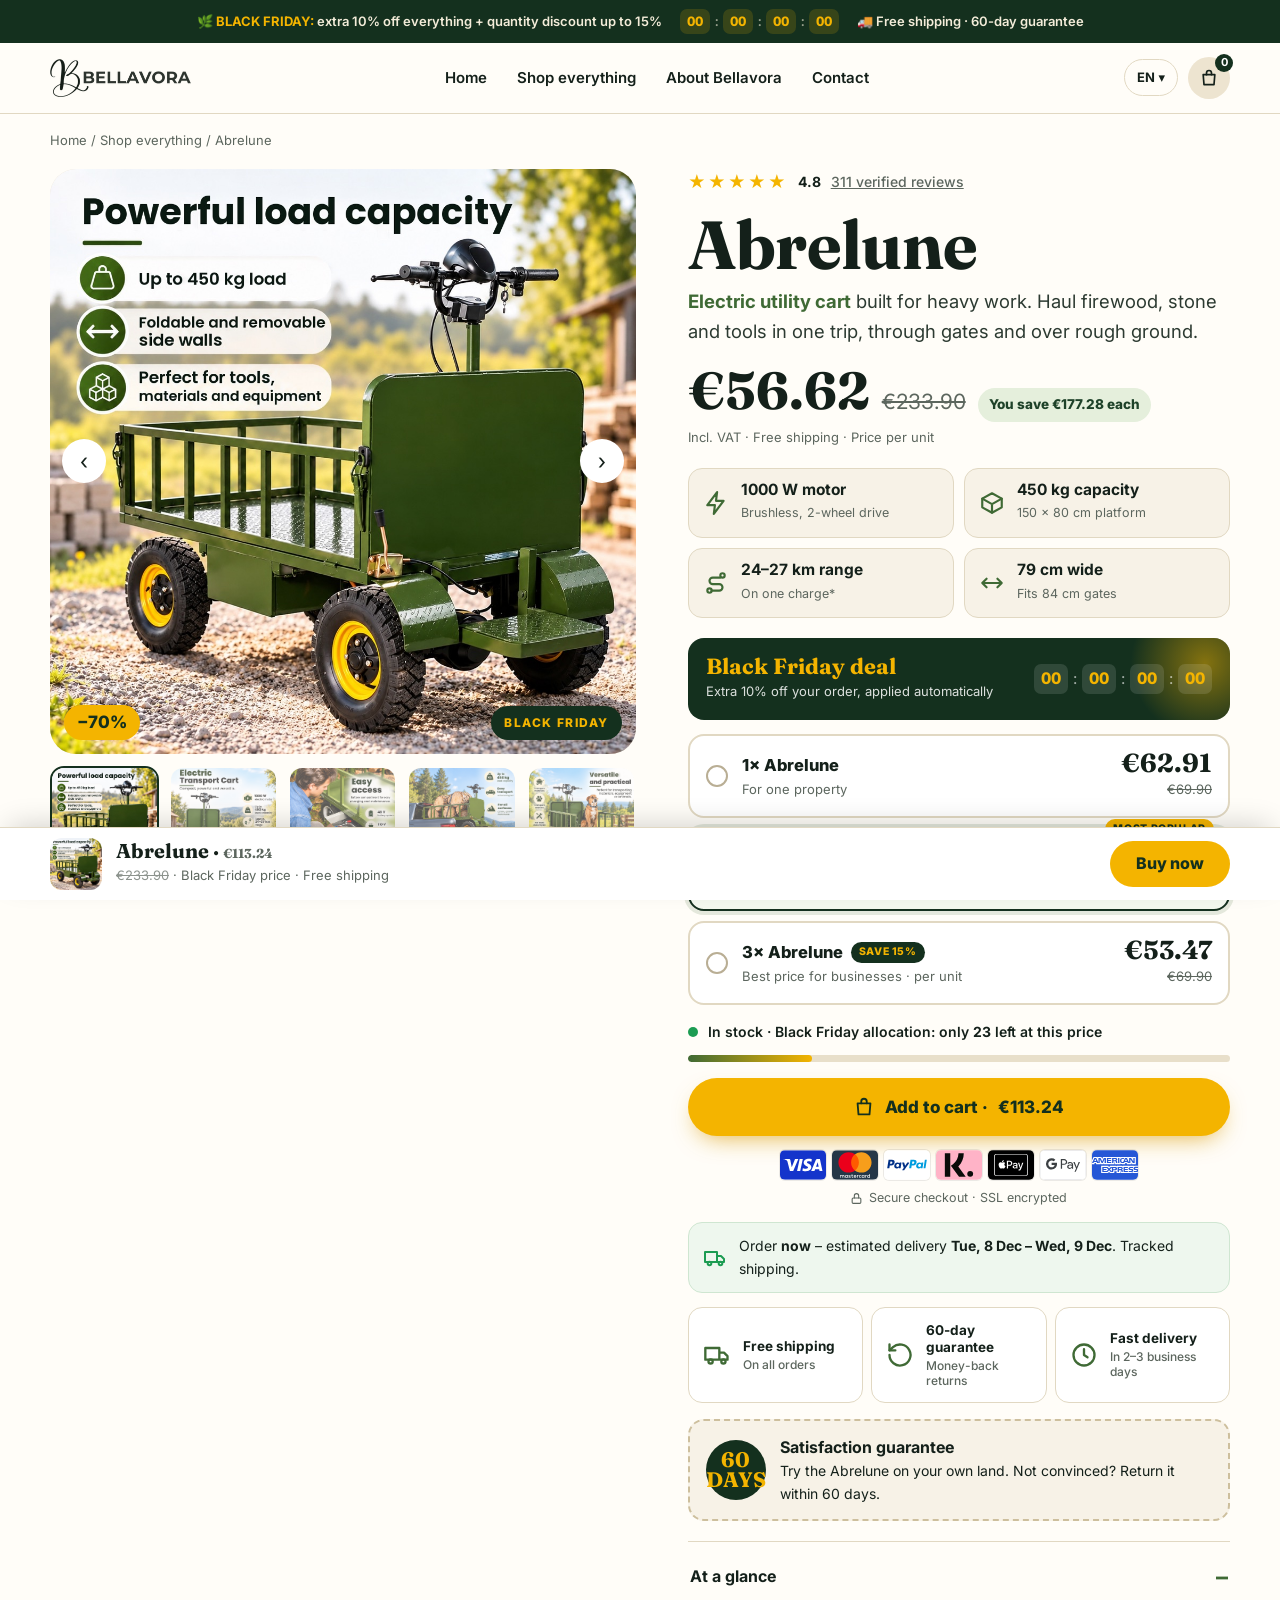
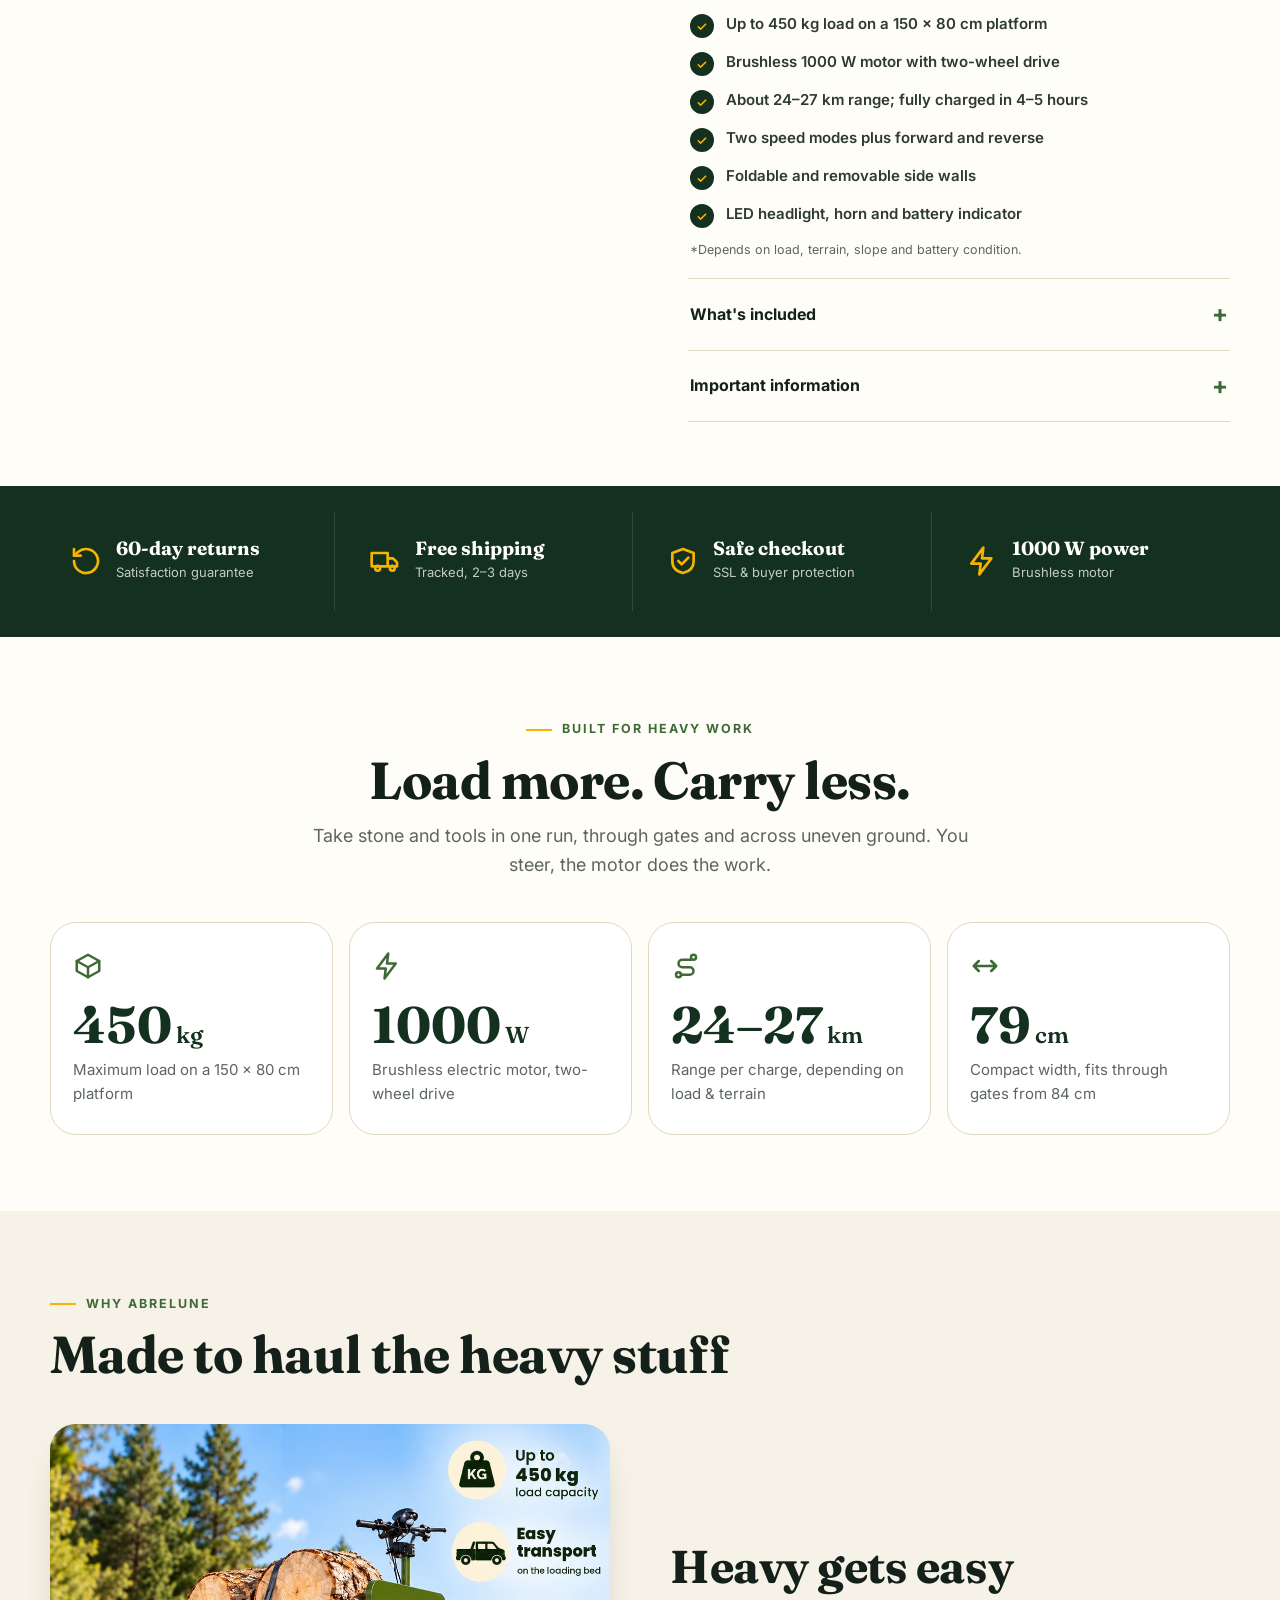
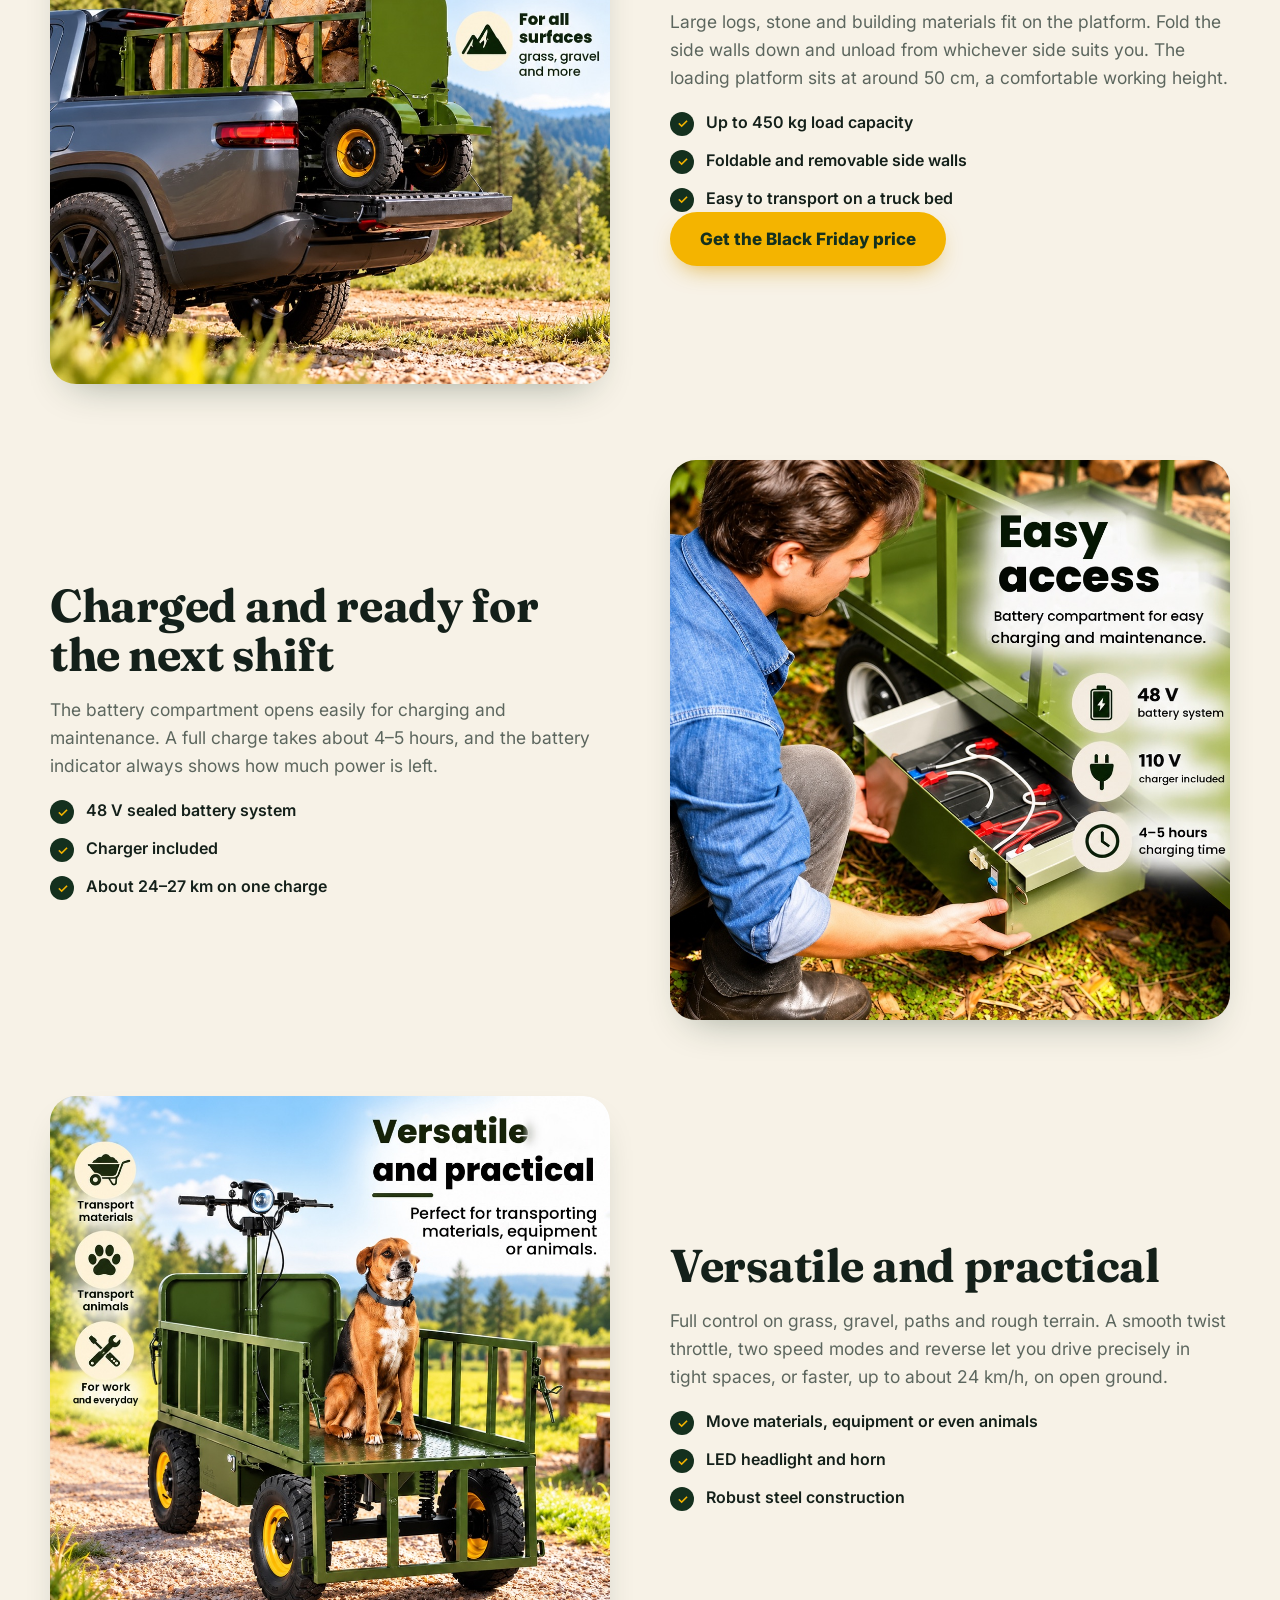
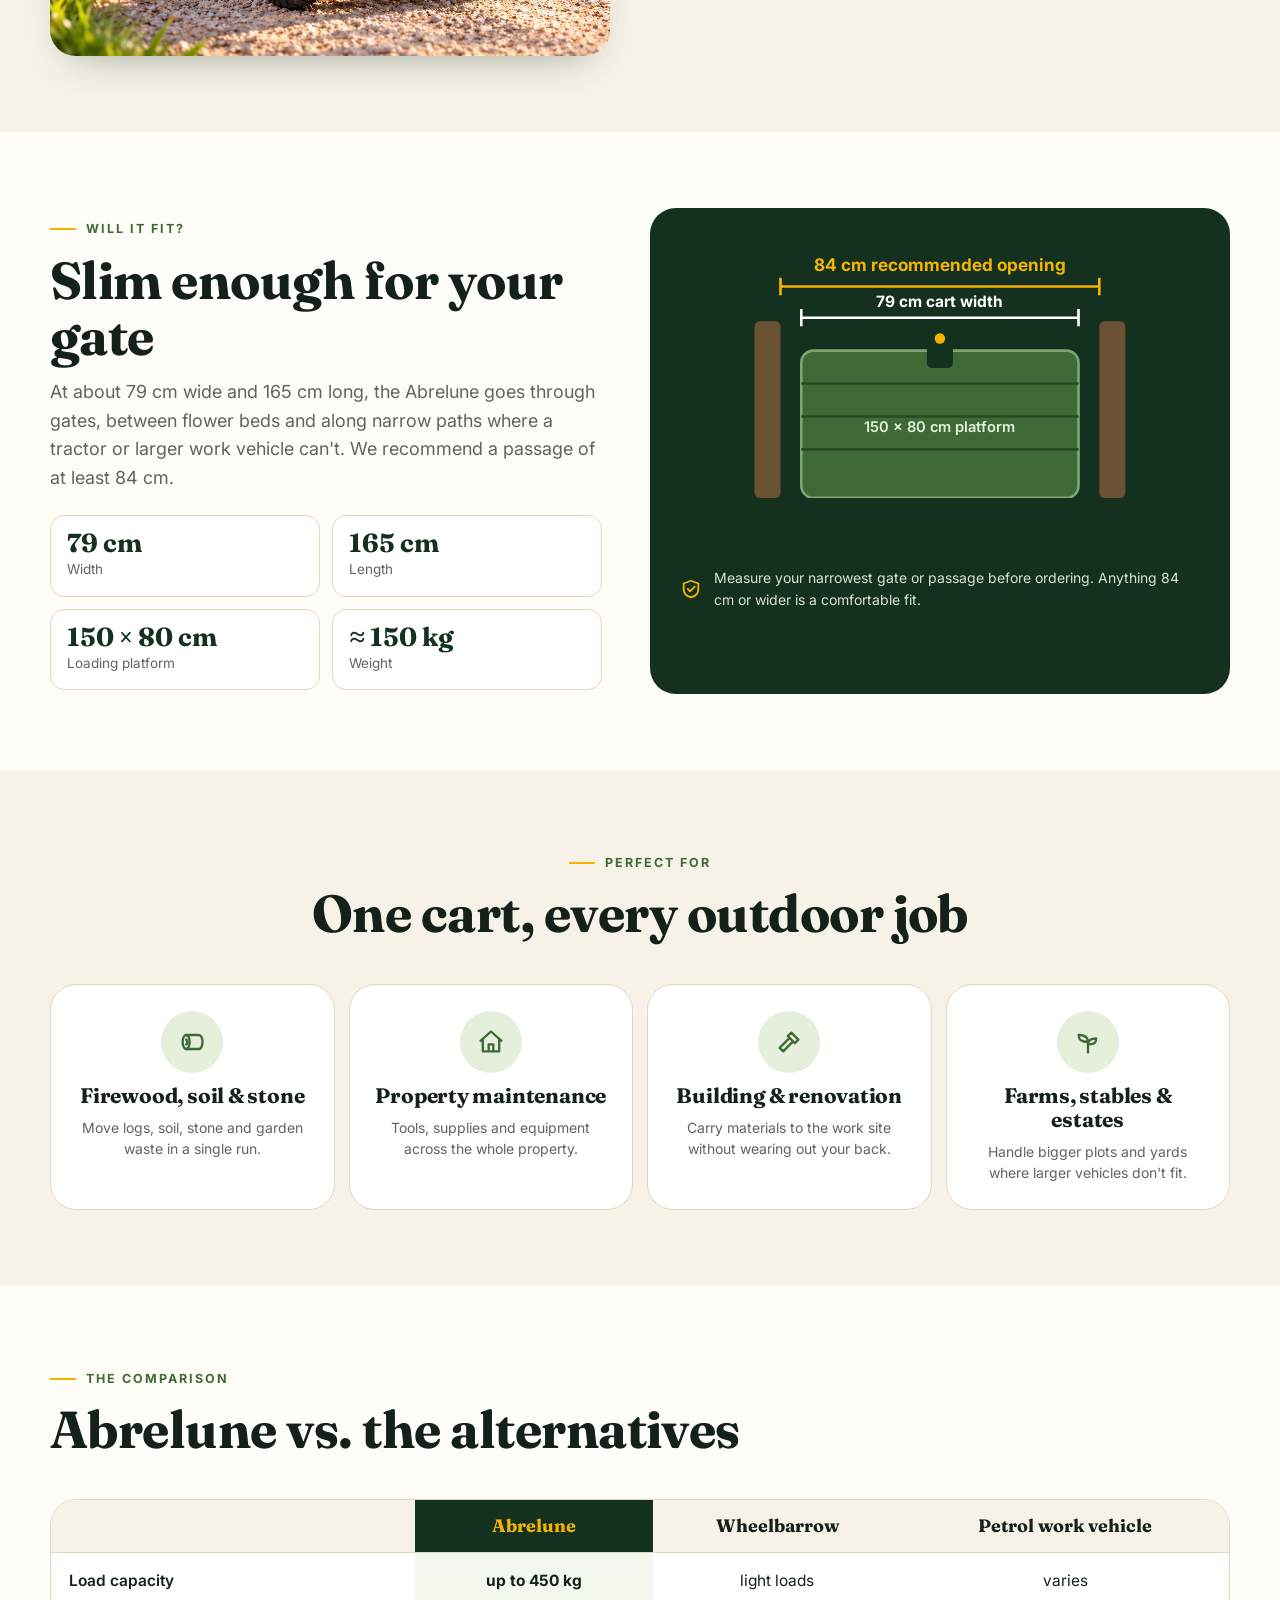
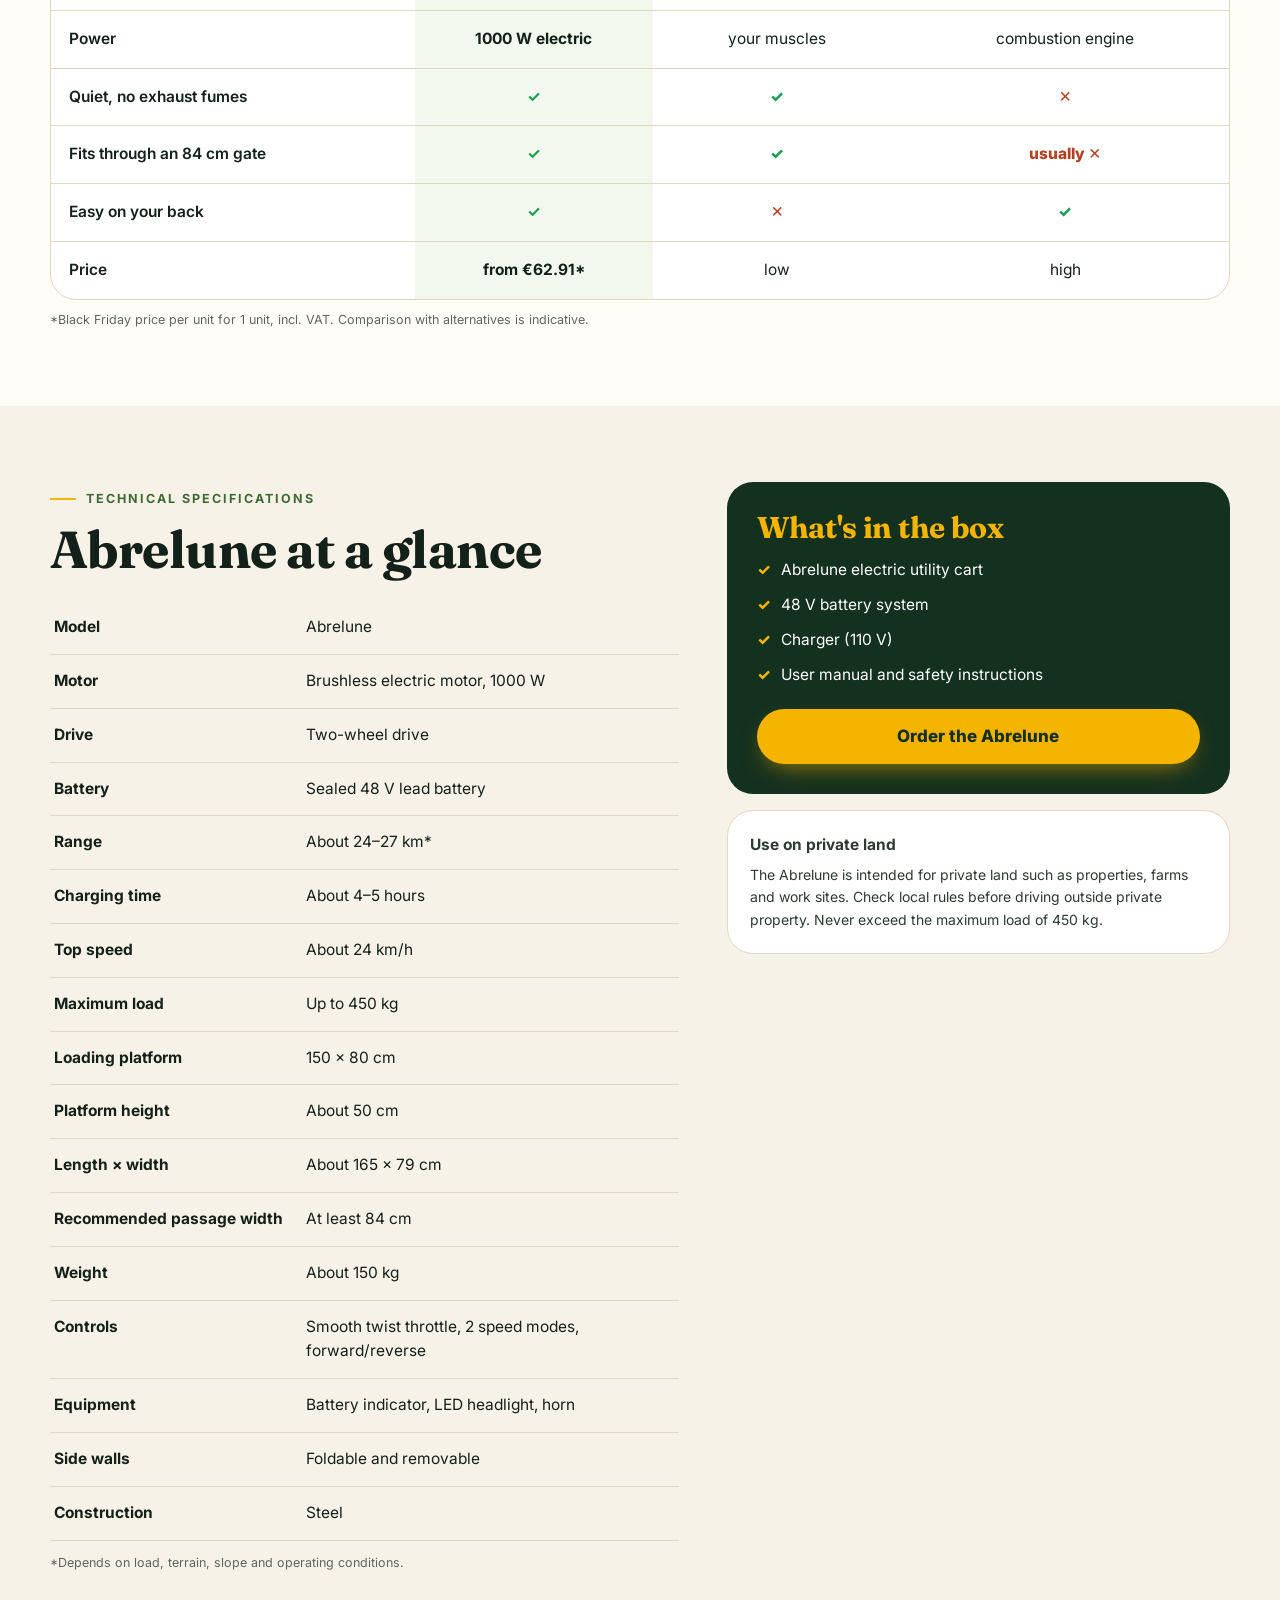
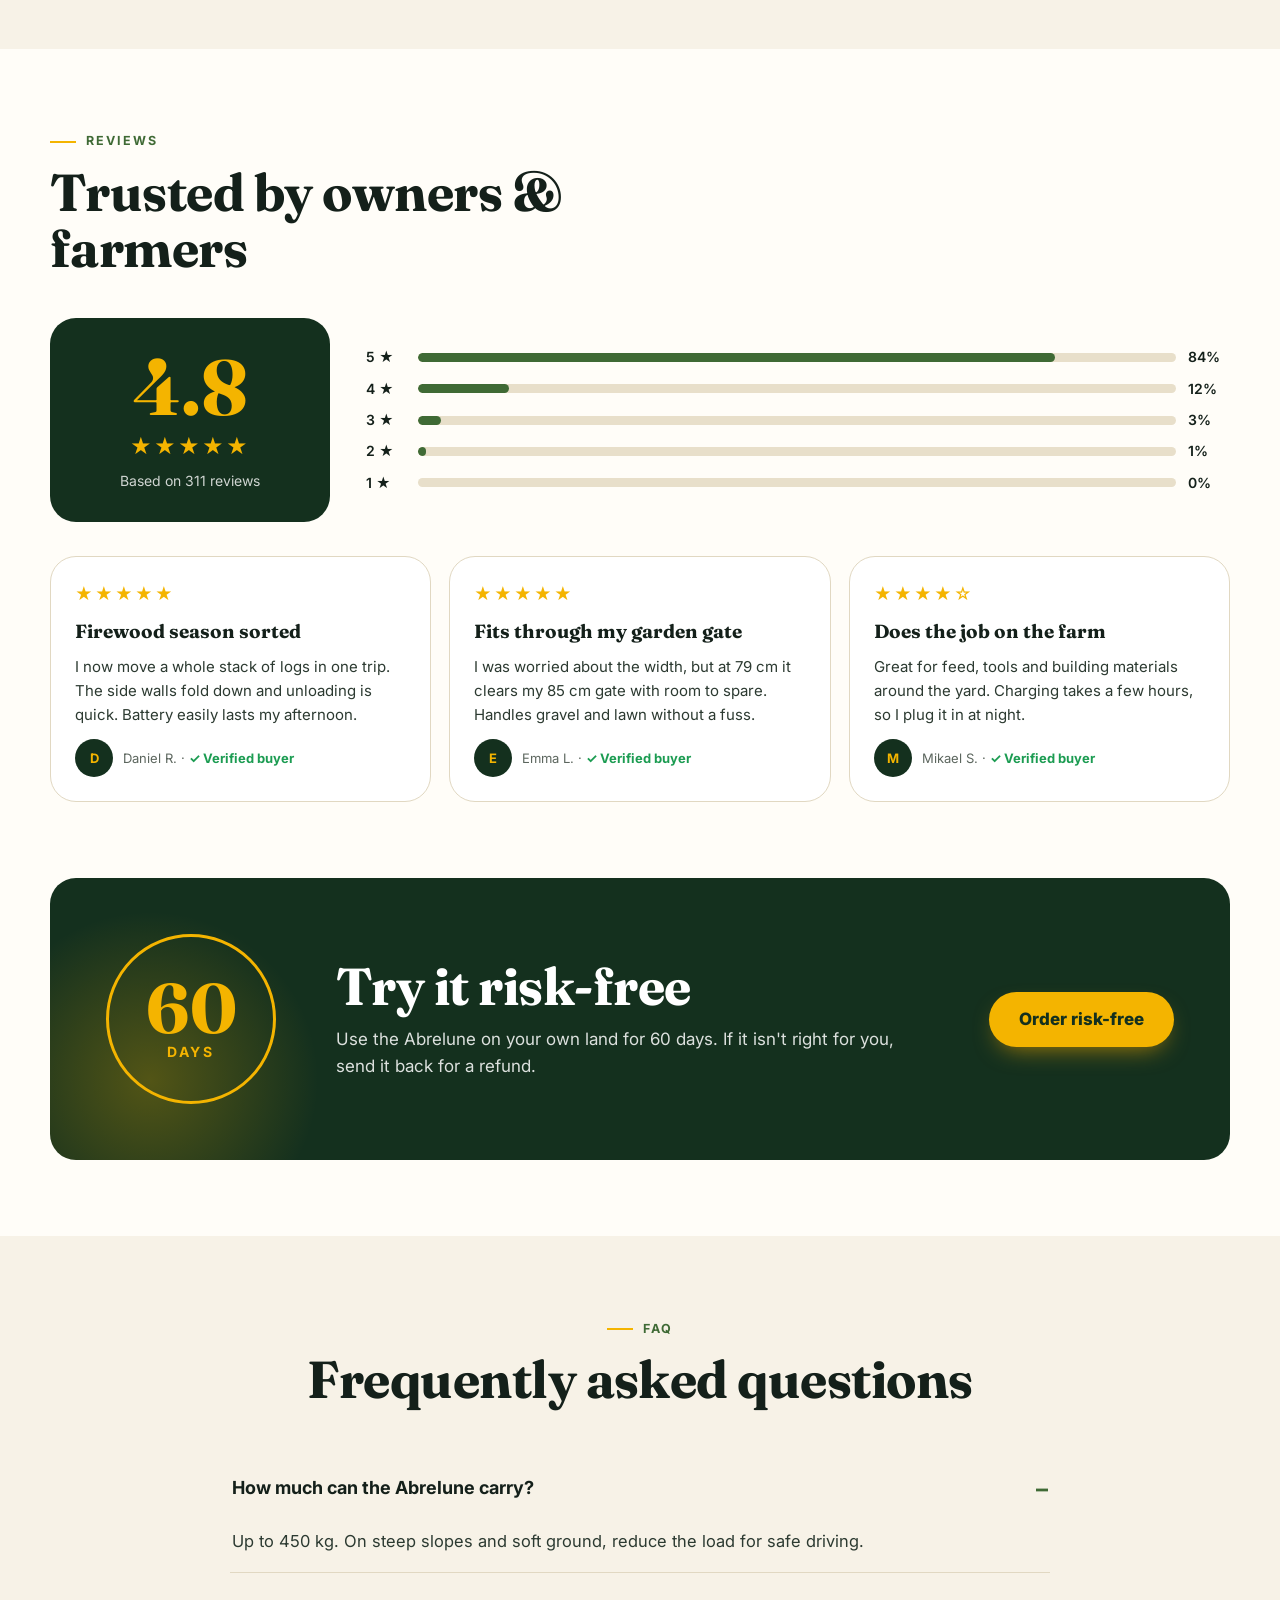
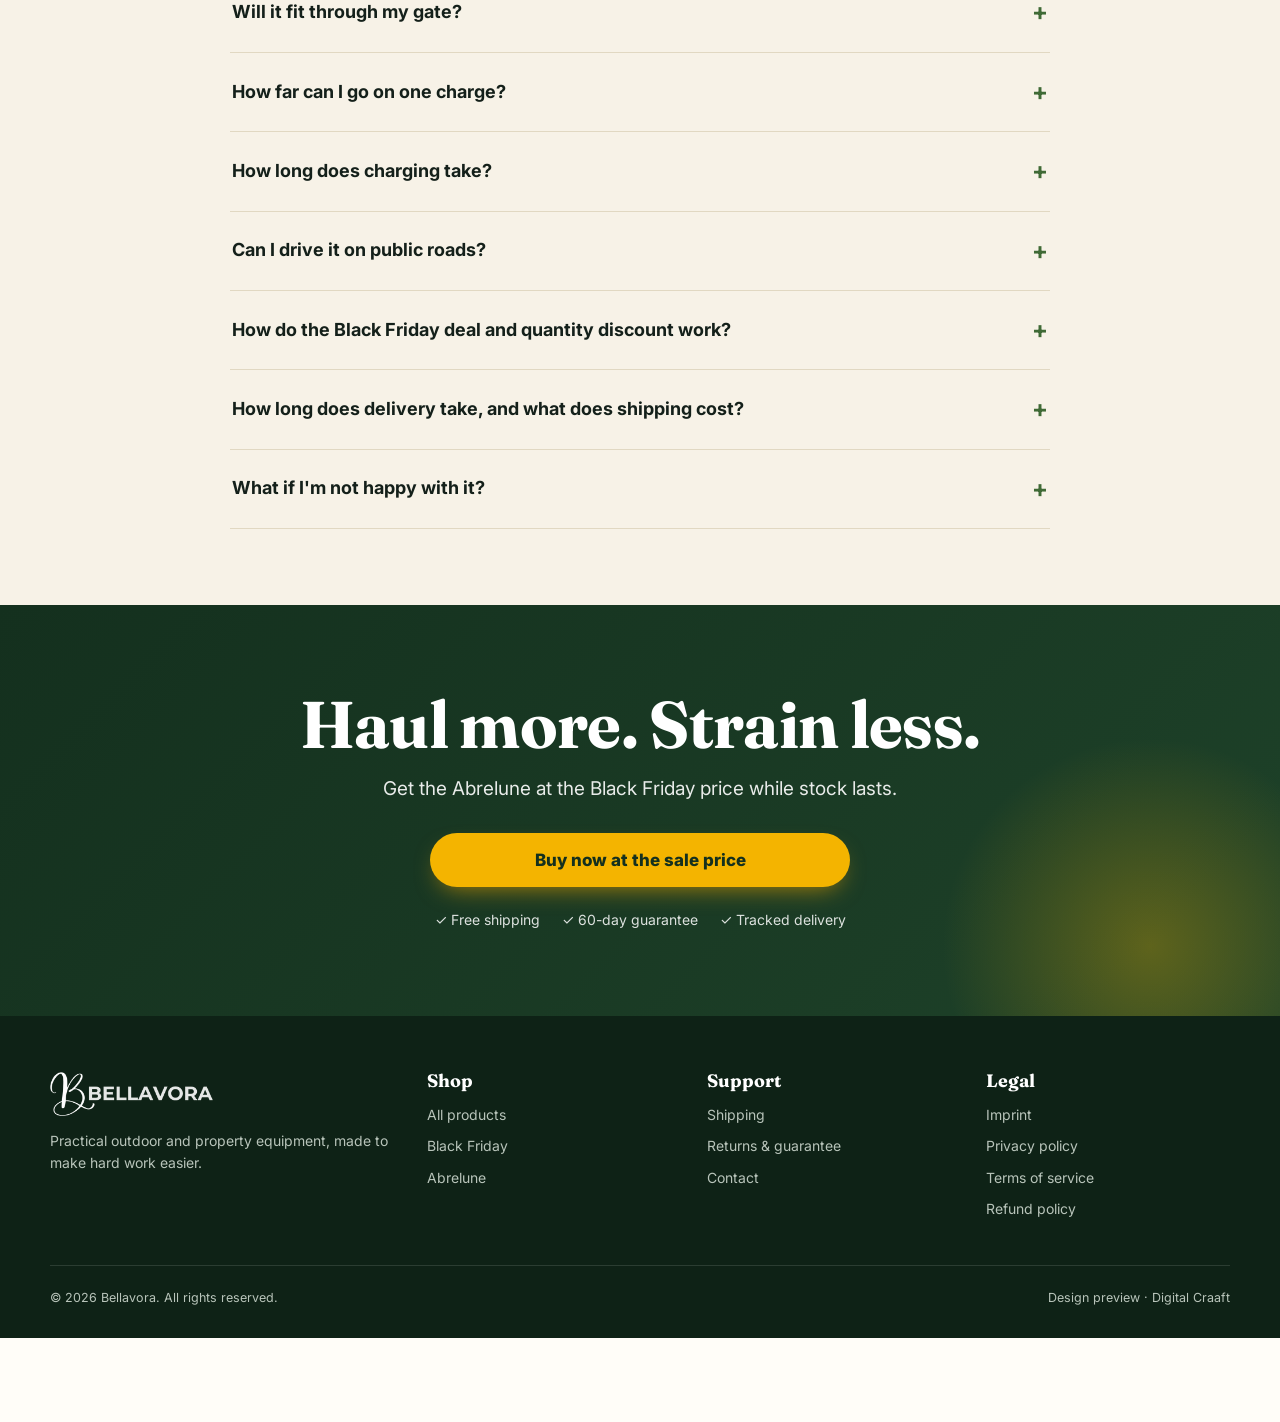
==== abrelune/index.html @ 0debe02e "Add Abrelune PDP (EN) with translated images Co-Authored-By: Claude Sonnet 5.5 <noreply@anthropic.co" ====
<!doctype html>
<html lang="en">
<head>
<meta charset="utf-8">
<meta name="viewport" content="width=device-width,initial-scale=1">
<title>Abrelune Electric Utility Cart · 450 kg Load, 1000 W Motor | Bellavora</title>
<meta name="description" content="Abrelune electric utility cart: carries up to 450 kg, 1000 W brushless motor, 24–27 km range, only 79 cm wide. Black Friday: up to 15% quantity discount + extra 10% off. Free shipping, 60-day guarantee.">
<link rel="canonical" href="https://bellavorait.com/en/products/abrelune">
<link rel="alternate" hreflang="en" href="https://bellavorait.com/en/products/abrelune">
<link rel="alternate" hreflang="sv" href="https://bellavorait.com/sv/products/abrelune">
<link rel="alternate" hreflang="x-default" href="https://bellavorait.com/en/products/abrelune">
<meta name="theme-color" content="#14301e">
<meta property="og:type" content="product">
<meta property="og:title" content="Abrelune Electric Utility Cart – 450 kg, 1000 W, 79 cm wide">
<meta property="og:description" content="Haul firewood, stone and tools without lifting a finger. Black Friday deal live now.">
<meta property="og:image" content="assets/abrelune-1.jpg">
<meta name="twitter:card" content="summary_large_image">
<link rel="preconnect" href="https://fonts.googleapis.com"><link rel="preconnect" href="https://fonts.gstatic.com" crossorigin>
<link href="https://fonts.googleapis.com/css2?family=Fraunces:opsz,wght@9..144,600;9..144,700;9..144,800&family=Inter:wght@400;500;600;700;800&display=swap" rel="stylesheet">
<link rel="stylesheet" href="styles.css">
<script type="application/ld+json">
{"@context":"https://schema.org","@graph":[
{"@type":"Product","name":"Abrelune Electric Utility Cart","description":"Compact electric utility cart for property maintenance, gardening and outdoor work. Carries up to 450 kg on a 150 × 80 cm platform, 1000 W brushless motor, about 24–27 km range.","image":["assets/abrelune-1.jpg","assets/abrelune-2.jpg","assets/abrelune-3.jpg","assets/abrelune-4.jpg","assets/abrelune-5.jpg"],"brand":{"@type":"Brand","name":"Bellavora"},"sku":"ABRELUNE-450","aggregateRating":{"@type":"AggregateRating","ratingValue":"4.8","reviewCount":"311"},"offers":{"@type":"Offer","url":"https://bellavorait.com/en/products/abrelune","priceCurrency":"EUR","price":"62.91","priceValidUntil":"2026-11-30","availability":"https://schema.org/InStock","itemCondition":"https://schema.org/NewCondition","shippingDetails":{"@type":"OfferShippingDetails","shippingRate":{"@type":"MonetaryAmount","value":"0","currency":"EUR"},"deliveryTime":{"@type":"ShippingDeliveryTime","transitTime":{"@type":"QuantitativeValue","minValue":2,"maxValue":3,"unitCode":"DAY"}}},"hasMerchantReturnPolicy":{"@type":"MerchantReturnPolicy","merchantReturnDays":60,"returnPolicyCategory":"https://schema.org/MerchantReturnFiniteReturnWindow"}}},
{"@type":"BreadcrumbList","itemListElement":[{"@type":"ListItem","position":1,"name":"Home","item":"https://bellavorait.com/en"},{"@type":"ListItem","position":2,"name":"Shop everything","item":"https://bellavorait.com/en/collections/all"},{"@type":"ListItem","position":3,"name":"Abrelune"}]},
{"@type":"FAQPage","mainEntity":[
{"@type":"Question","name":"How much can the Abrelune carry?","acceptedAnswer":{"@type":"Answer","text":"Up to 450 kg. On steep slopes and soft ground, reduce the load for safe driving."}},
{"@type":"Question","name":"Will it fit through my gate?","acceptedAnswer":{"@type":"Answer","text":"The Abrelune is about 79 cm wide. We recommend a passage width of at least 84 cm."}},
{"@type":"Question","name":"How far can I go on one charge?","acceptedAnswer":{"@type":"Answer","text":"About 24–27 km, depending on load, terrain, slope and battery condition."}},
{"@type":"Question","name":"How long does charging take?","acceptedAnswer":{"@type":"Answer","text":"A full charge takes about 4–5 hours."}},
{"@type":"Question","name":"Can I drive it on public roads?","acceptedAnswer":{"@type":"Answer","text":"The Abrelune is intended for private land such as properties, farms and work sites. With a top speed of about 24 km/h, special vehicle-classification rules may apply. Always check local rules before driving outside private property."}}
]}]}
</script>
</head>
<body>

<svg width="0" height="0" style="position:absolute" aria-hidden="true">
  <symbol id="i-bolt" viewBox="0 0 24 24" fill="none" stroke="currentColor" stroke-width="2" stroke-linecap="round" stroke-linejoin="round"><path d="M13 2L4 14h7l-1 8 9-12h-7z"/></symbol>
  <symbol id="i-box" viewBox="0 0 24 24" fill="none" stroke="currentColor" stroke-width="2" stroke-linecap="round" stroke-linejoin="round"><path d="M21 8l-9-5-9 5v8l9 5 9-5z"/><path d="M3 8l9 5 9-5M12 13v8"/></symbol>
  <symbol id="i-route" viewBox="0 0 24 24" fill="none" stroke="currentColor" stroke-width="2" stroke-linecap="round" stroke-linejoin="round"><circle cx="6" cy="19" r="2"/><circle cx="18" cy="5" r="2"/><path d="M8 19h7a3 3 0 0 0 0-6H9a3 3 0 0 1 0-6h7"/></symbol>
  <symbol id="i-width" viewBox="0 0 24 24" fill="none" stroke="currentColor" stroke-width="2" stroke-linecap="round" stroke-linejoin="round"><path d="M3 12h18M7 8l-4 4 4 4M17 8l4 4-4 4"/></symbol>
  <symbol id="i-battery" viewBox="0 0 24 24" fill="none" stroke="currentColor" stroke-width="2" stroke-linecap="round" stroke-linejoin="round"><rect x="3" y="7" width="16" height="10" rx="2"/><path d="M22 11v2M11 9l-2 3h4l-2 3"/></symbol>
  <symbol id="i-truck" viewBox="0 0 24 24" fill="none" stroke="currentColor" stroke-width="2" stroke-linecap="round" stroke-linejoin="round"><path d="M2 6h12v10H2zM14 10h4l3 3v3h-7z"/><circle cx="6.5" cy="17.5" r="1.8"/><circle cx="17.5" cy="17.5" r="1.8"/></symbol>
  <symbol id="i-return" viewBox="0 0 24 24" fill="none" stroke="currentColor" stroke-width="2" stroke-linecap="round" stroke-linejoin="round"><path d="M3 12a9 9 0 1 0 3-6.7L3 8"/><path d="M3 3v5h5"/></symbol>
  <symbol id="i-clock" viewBox="0 0 24 24" fill="none" stroke="currentColor" stroke-width="2" stroke-linecap="round" stroke-linejoin="round"><circle cx="12" cy="12" r="9"/><path d="M12 7v5l3 2"/></symbol>
  <symbol id="i-lock" viewBox="0 0 24 24" fill="none" stroke="currentColor" stroke-width="2" stroke-linecap="round" stroke-linejoin="round"><rect x="4" y="11" width="16" height="10" rx="2"/><path d="M8 11V7a4 4 0 0 1 8 0v4"/></symbol>
  <symbol id="i-shield" viewBox="0 0 24 24" fill="none" stroke="currentColor" stroke-width="2" stroke-linecap="round" stroke-linejoin="round"><path d="M12 3l8 3v6c0 5-3.5 8-8 9-4.5-1-8-4-8-9V6z"/><path d="M8.5 12l2.5 2.5L16 9.5"/></symbol>
  <symbol id="i-bag" viewBox="0 0 24 24" fill="none" stroke="currentColor" stroke-width="2" stroke-linecap="round" stroke-linejoin="round"><path d="M5 8h14l-1 12H6z"/><path d="M9 8V6a3 3 0 0 1 6 0v2"/></symbol>
  <symbol id="i-log" viewBox="0 0 24 24" fill="none" stroke="currentColor" stroke-width="2" stroke-linecap="round" stroke-linejoin="round"><ellipse cx="7" cy="12" rx="3" ry="6"/><path d="M7 6h11a3 6 0 0 1 0 12H7"/><path d="M7 10a1 2 0 0 1 0 4"/></symbol>
  <symbol id="i-hammer" viewBox="0 0 24 24" fill="none" stroke="currentColor" stroke-width="2" stroke-linecap="round" stroke-linejoin="round"><path d="M14 4l6 6-3 3-6-6zM12.5 8.5L4 17l3 3 8.5-8.5"/></symbol>
  <symbol id="i-home" viewBox="0 0 24 24" fill="none" stroke="currentColor" stroke-width="2" stroke-linecap="round" stroke-linejoin="round"><path d="M3 11l9-8 9 8"/><path d="M5 10v10h14V10M10 20v-6h4v6"/></symbol>
  <symbol id="i-sprout" viewBox="0 0 24 24" fill="none" stroke="currentColor" stroke-width="2" stroke-linecap="round" stroke-linejoin="round"><path d="M12 21v-9"/><path d="M12 12C12 8 9 6 4 6c0 4 2 6 8 6zM12 14c0-3 2-5 7-5 0 4-2 5-7 5z"/></symbol>
  <symbol id="i-paw" viewBox="0 0 24 24" fill="none" stroke="currentColor" stroke-width="2" stroke-linecap="round" stroke-linejoin="round"><circle cx="6" cy="10" r="1.7"/><circle cx="10" cy="6" r="1.7"/><circle cx="15" cy="6" r="1.7"/><circle cx="19" cy="10" r="1.7"/><path d="M12 12c-3 0-5 3-5 5 0 2 2 2 5 1 3 1 5 1 5-1 0-2-2-5-5-5z"/></symbol>
  <symbol id="i-gauge" viewBox="0 0 24 24" fill="none" stroke="currentColor" stroke-width="2" stroke-linecap="round" stroke-linejoin="round"><path d="M4 18a9 9 0 1 1 16 0"/><path d="M12 13l4-4"/></symbol>
</svg>

<div class="announce">
  <div class="wrap">
    <span>🌿 <b>BLACK FRIDAY:</b> extra 10% off everything + quantity discount up to 15%</span>
    <span class="cd" data-countdown><span data-d>00</span><i>:</i><span data-h>00</span><i>:</i><span data-m>00</span><i>:</i><span data-s>00</span></span>
    <span>🚚 Free shipping · 60-day guarantee</span>
  </div>
</div>

<header class="top">
  <div class="wrap">
    <a class="logo" href="#" aria-label="Bellavora home"><img src="assets/logo-dark.png" alt="Bellavora" width="140" height="38"></a>
    <nav class="main" aria-label="Main navigation"><a href="#">Home</a><a href="#">Shop everything</a><a href="#">About Bellavora</a><a href="#">Contact</a></nav>
    <div class="hdr-r">
      <span class="lang">EN ▾</span>
      <button class="cart" data-open-cart aria-label="Open cart"><svg width="20" height="20"><use href="#i-bag"/></svg><i data-cart-count>0</i></button>
    </div>
  </div>
</header>

<main>
<div class="wrap">
  <nav class="crumbs" aria-label="Breadcrumb"><a href="#">Home</a> / <a href="#">Shop everything</a> / Abrelune</nav>

  <section class="pdp" id="product">
    <!-- GALLERY -->
    <div class="gallery">
      <div class="g-main">
        <span class="badge-sale">−70%</span>
        <span class="badge-bf">BLACK FRIDAY</span>
        <button class="g-nav g-prev" aria-label="Previous image">‹</button>
        <button class="g-nav g-next" aria-label="Next image">›</button>
        <div class="g-track" id="gTrack">
          <img src="assets/abrelune-1.jpg" alt="Abrelune electric utility cart with foldable side walls, up to 450 kg load" width="1100" height="1100" fetchpriority="high">
          <img src="assets/abrelune-2.jpg" alt="Abrelune electric transport cart: 1000 W motor, 450 kg capacity, 24–27 km range" width="1100" height="1100" loading="lazy">
          <img src="assets/abrelune-3.jpg" alt="Easy-access battery compartment: 48 V system, 110 V charger included, 4–5 hours charging" width="1100" height="1100" loading="lazy">
          <img src="assets/abrelune-4.jpg" alt="Abrelune loaded with logs on a pickup truck bed for easy transport" width="1100" height="1100" loading="lazy">
          <img src="assets/abrelune-5.jpg" alt="Versatile and practical: transport materials, animals, work and everyday use" width="1100" height="1100" loading="lazy">
        </div>
      </div>
      <div class="g-dots" id="gDots"><i class="on"></i><i></i><i></i><i></i><i></i></div>
      <div class="g-thumbs" id="gThumbs">
        <button class="on" aria-label="Image 1"><img src="assets/abrelune-1.jpg" alt=""></button>
        <button aria-label="Image 2"><img src="assets/abrelune-2.jpg" alt=""></button>
        <button aria-label="Image 3"><img src="assets/abrelune-3.jpg" alt=""></button>
        <button aria-label="Image 4"><img src="assets/abrelune-4.jpg" alt=""></button>
        <button aria-label="Image 5"><img src="assets/abrelune-5.jpg" alt=""></button>
      </div>
    </div>

    <!-- BUY BOX -->
    <div class="buy">
      <div class="buy-head">
        <div class="rate"><span class="stars" aria-hidden="true">★★★★★</span><strong>4.8</strong><a href="#reviews">311 verified reviews</a></div>
      </div>
      <div class="buy-title">
        <h1>Abrelune</h1>
        <p class="sub"><b>Electric utility cart</b> built for heavy work. Haul firewood, stone and tools in one trip, through gates and over rough ground.</p>
      </div>
      <div class="buy-body">
        <div class="price-row">
          <span class="price" data-price>€62.91</span>
          <span class="was">€233.90</span>
          <span class="save" data-save>You save €171.00 each</span>
        </div>
        <p class="vat">Incl. VAT · Free shipping · Price per unit</p>

        <div class="chips">
          <div class="chip"><svg><use href="#i-bolt"/></svg><span><b>1000 W motor</b><small>Brushless, 2-wheel drive</small></span></div>
          <div class="chip"><svg><use href="#i-box"/></svg><span><b>450 kg capacity</b><small>150 × 80 cm platform</small></span></div>
          <div class="chip"><svg><use href="#i-route"/></svg><span><b>24–27 km range</b><small>On one charge*</small></span></div>
          <div class="chip"><svg><use href="#i-width"/></svg><span><b>79 cm wide</b><small>Fits 84 cm gates</small></span></div>
        </div>

        <div class="bf-box">
          <div><strong>Black Friday deal</strong><small>Extra 10% off your order, applied automatically</small></div>
          <span class="cd" data-countdown><span data-d>00</span><i>:</i><span data-h>00</span><i>:</i><span data-m>00</span><i>:</i><span data-s>00</span></span>
        </div>

        <div class="tiers" id="tiers" role="radiogroup" aria-label="Choose quantity">
          <label class="tier" data-qty="1"><input type="radio" name="q" value="1"><span class="dot"></span>
            <span><span class="t1">1× Abrelune</span><span class="t2">For one property</span></span>
            <span class="tp"><b data-tp>€62.91</b><s data-ts>€69.90</s></span></label>
          <label class="tier on" data-qty="2"><input type="radio" name="q" value="2" checked><span class="dot"></span>
            <span class="tier-pop pill">Most popular</span>
            <span><span class="t1">2× Abrelune <span class="pill dark">Save 10%</span></span><span class="t2">Farm, estate or shared use · per unit</span></span>
            <span class="tp"><b data-tp>€56.62</b><s data-ts>€69.90</s></span></label>
          <label class="tier" data-qty="3"><input type="radio" name="q" value="3"><span class="dot"></span>
            <span><span class="t1">3× Abrelune <span class="pill dark">Save 15%</span></span><span class="t2">Best price for businesses · per unit</span></span>
            <span class="tp"><b data-tp>€53.47</b><s data-ts>€69.90</s></span></label>
        </div>

        <div class="stock"><i></i><span>In stock · Black Friday allocation: only <b>23</b> left at this price</span></div>
        <div class="bar"><span></span></div>

        <button class="btn btn-block" data-add><svg width="22" height="22"><use href="#i-bag"/></svg> Add to cart · <span data-total>€113.24</span></button>
        <div class="pay" aria-label="Payment methods">
          <img src="assets/pay/visa.svg" alt="Visa" width="46" height="30"><img src="assets/pay/mastercard.svg" alt="Mastercard" width="46" height="30"><img src="assets/pay/paypal.svg" alt="PayPal" width="46" height="30"><img src="assets/pay/klarna.svg" alt="Klarna" width="46" height="30"><img src="assets/pay/applepay.svg" alt="Apple Pay" width="46" height="30"><img src="assets/pay/googlepay.svg" alt="Google Pay" width="46" height="30"><img src="assets/pay/amex.svg" alt="American Express" width="46" height="30">
        </div>
        <p class="secure"><svg width="13" height="13"><use href="#i-lock"/></svg> Secure checkout · SSL encrypted</p>

        <div class="deliv"><svg width="24" height="24"><use href="#i-truck"/></svg>
          <span>Order <b>now</b> – estimated delivery <b data-eta>in 2–3 business days</b>. Tracked shipping.</span></div>

        <div class="ship">
          <div><svg><use href="#i-truck"/></svg><span>Free shipping<small>On all orders</small></span></div>
          <div><svg><use href="#i-return"/></svg><span>60-day guarantee<small>Money-back returns</small></span></div>
          <div><svg><use href="#i-clock"/></svg><span>Fast delivery<small>In 2–3 business days</small></span></div>
        </div>

        <div class="guar"><div class="seal">60<br>DAYS</div>
          <p><b>Satisfaction guarantee</b>Try the Abrelune on your own land. Not convinced? Return it within 60 days.</p></div>

        <div class="acc-wrap">
          <details class="acc" open><summary>At a glance</summary><div class="acc-b"><ul class="ticks" style="font-weight:500">
            <li>Up to 450 kg load on a 150 × 80 cm platform</li>
            <li>Brushless 1000 W motor with two-wheel drive</li>
            <li>About 24–27 km range; fully charged in 4–5 hours</li>
            <li>Two speed modes plus forward and reverse</li>
            <li>Foldable and removable side walls</li>
            <li>LED headlight, horn and battery indicator</li></ul>
            <p style="font-size:12.5px;color:var(--mute);margin-top:12px">*Depends on load, terrain, slope and battery condition.</p></div></details>
          <details class="acc"><summary>What's included</summary><div class="acc-b">Abrelune electric utility cart, 48 V battery system, charger (110 V), user manual and safety instructions.</div></details>
          <details class="acc"><summary>Important information</summary><div class="acc-b">Range, speed and load capacity are affected by terrain, slope, battery condition and operating conditions. Never exceed the stated maximum load and always drive safely.</div></details>
        </div>
      </div>
    </div>
  </section>
</div>

<section class="strip" aria-label="Benefits">
  <div class="wrap">
    <div><svg><use href="#i-return"/></svg><p><b>60-day returns</b><span>Satisfaction guarantee</span></p></div>
    <div><svg><use href="#i-truck"/></svg><p><b>Free shipping</b><span>Tracked, 2–3 days</span></p></div>
    <div><svg><use href="#i-shield"/></svg><p><b>Safe checkout</b><span>SSL &amp; buyer protection</span></p></div>
    <div><svg><use href="#i-bolt"/></svg><p><b>1000 W power</b><span>Brushless motor</span></p></div>
  </div>
</section>

<!-- STATS -->
<section class="sec">
  <div class="wrap">
    <div class="sec-head center rv-in"><span class="eyebrow">Built for heavy work</span><h2>Load more. Carry less.</h2>
      <p>Take stone and tools in one run, through gates and across uneven ground. You steer, the motor does the work.</p></div>
    <div class="stats rv-in">
      <div class="stat"><svg><use href="#i-box"/></svg><b>450<small>kg</small></b><span>Maximum load on a 150 × 80 cm platform</span></div>
      <div class="stat"><svg><use href="#i-bolt"/></svg><b>1000<small>W</small></b><span>Brushless electric motor, two-wheel drive</span></div>
      <div class="stat"><svg><use href="#i-route"/></svg><b>24–27<small>km</small></b><span>Range per charge, depending on load &amp; terrain</span></div>
      <div class="stat"><svg><use href="#i-width"/></svg><b>79<small>cm</small></b><span>Compact width, fits through gates from 84 cm</span></div>
    </div>
  </div>
</section>

<!-- FEATURES -->
<section class="sec cream" id="details">
  <div class="wrap">
    <div class="sec-head rv-in"><span class="eyebrow">Why Abrelune</span><h2>Made to haul the heavy stuff</h2></div>

    <div class="feat rv-in">
      <div class="f-img"><img src="assets/abrelune-4.jpg" alt="Abrelune carrying heavy logs, loaded on a pickup" loading="lazy" width="1100" height="1100"></div>
      <div><h3>Heavy gets easy</h3>
        <p>Large logs, stone and building materials fit on the platform. Fold the side walls down and unload from whichever side suits you. The loading platform sits at around 50 cm, a comfortable working height.</p>
        <ul class="ticks"><li>Up to 450 kg load capacity</li><li>Foldable and removable side walls</li><li>Easy to transport on a truck bed</li></ul>
        <a class="btn" href="#product">Get the Black Friday price</a></div>
    </div>

    <div class="feat rev rv-in">
      <div class="f-img"><img src="assets/abrelune-3.jpg" alt="Easy-access battery compartment on the Abrelune" loading="lazy" width="1100" height="1100"></div>
      <div><h3>Charged and ready for the next shift</h3>
        <p>The battery compartment opens easily for charging and maintenance. A full charge takes about 4–5 hours, and the battery indicator always shows how much power is left.</p>
        <ul class="ticks"><li>48 V sealed battery system</li><li>Charger included</li><li>About 24–27 km on one charge</li></ul></div>
    </div>

    <div class="feat rv-in">
      <div class="f-img"><img src="assets/abrelune-5.jpg" alt="Abrelune carrying a dog across a gravel path on a farm" loading="lazy" width="1100" height="1100"></div>
      <div><h3>Versatile and practical</h3>
        <p>Full control on grass, gravel, paths and rough terrain. A smooth twist throttle, two speed modes and reverse let you drive precisely in tight spaces, or faster, up to about 24 km/h, on open ground.</p>
        <ul class="ticks"><li>Move materials, equipment or even animals</li><li>LED headlight and horn</li><li>Robust steel construction</li></ul></div>
    </div>
  </div>
</section>

<!-- GATE FIT -->
<section class="sec">
  <div class="wrap">
    <div class="fit">
      <div class="rv-in"><span class="eyebrow">Will it fit?</span><h2>Slim enough for your gate</h2>
        <p style="color:var(--mute);font-size:18px;margin-top:14px">At about 79 cm wide and 165 cm long, the Abrelune goes through gates, between flower beds and along narrow paths where a tractor or larger work vehicle can't. We recommend a passage of at least 84 cm.</p>
        <div class="dims"><div><b>79 cm</b><span>Width</span></div><div><b>165 cm</b><span>Length</span></div><div><b>150 × 80 cm</b><span>Loading platform</span></div><div><b>≈ 150 kg</b><span>Weight</span></div></div></div>
      <div class="fit-card rv-in">
        <svg viewBox="0 0 600 300" role="img" aria-label="Top view: a 79 cm wide cart passing through an 84 cm gate opening">
          <rect x="86" y="96" width="30" height="204" rx="6" fill="#6b5233"/><rect x="484" y="96" width="30" height="204" rx="6" fill="#6b5233"/>
          <rect x="140" y="130" width="320" height="170" rx="14" fill="#3f6a35" stroke="#7fa670" stroke-width="3"/>
          <g stroke="#2a4a24" stroke-width="3"><path d="M140 168h320M140 206h320M140 244h320"/></g>
          <rect x="285" y="104" width="30" height="46" rx="6" fill="#14301e"/><circle cx="300" cy="116" r="6" fill="#f4b400"/>
          <path d="M116 56h368" stroke="#f4b400" stroke-width="3"/><path d="M116 46v20M484 46v20" stroke="#f4b400" stroke-width="3"/>
          <text x="300" y="38" text-anchor="middle" fill="#f4b400" font-family="Inter,sans-serif" font-weight="700" font-size="20">84 cm recommended opening</text>
          <path d="M140 92h320" stroke="#fff" stroke-width="3"/><path d="M140 82v20M460 82v20" stroke="#fff" stroke-width="3"/>
          <text x="300" y="80" text-anchor="middle" fill="#fff" font-family="Inter,sans-serif" font-weight="700" font-size="18">79 cm cart width</text>
          <text x="300" y="224" text-anchor="middle" fill="#e5efdc" font-family="Inter,sans-serif" font-weight="600" font-size="17">150 × 80 cm platform</text>
        </svg>
        <div class="fit-note"><svg><use href="#i-shield"/></svg><span>Measure your narrowest gate or passage before ordering. Anything 84 cm or wider is a comfortable fit.</span></div>
      </div>
    </div>
  </div>
</section>

<!-- USE CASES -->
<section class="sec cream">
  <div class="wrap">
    <div class="sec-head center rv-in"><span class="eyebrow">Perfect for</span><h2>One cart, every outdoor job</h2></div>
    <div class="cases rv-in">
      <div class="case"><span class="ic"><svg width="28" height="28"><use href="#i-log"/></svg></span><h3>Firewood, soil &amp; stone</h3><p>Move logs, soil, stone and garden waste in a single run.</p></div>
      <div class="case"><span class="ic"><svg width="28" height="28"><use href="#i-home"/></svg></span><h3>Property maintenance</h3><p>Tools, supplies and equipment across the whole property.</p></div>
      <div class="case"><span class="ic"><svg width="28" height="28"><use href="#i-hammer"/></svg></span><h3>Building &amp; renovation</h3><p>Carry materials to the work site without wearing out your back.</p></div>
      <div class="case"><span class="ic"><svg width="28" height="28"><use href="#i-sprout"/></svg></span><h3>Farms, stables &amp; estates</h3><p>Handle bigger plots and yards where larger vehicles don't fit.</p></div>
    </div>
  </div>
</section>

<!-- COMPARISON -->
<section class="sec">
  <div class="wrap">
    <div class="sec-head rv-in"><span class="eyebrow">The comparison</span><h2>Abrelune vs. the alternatives</h2></div>
    <div class="cmp-wrap rv-in">
    <table class="cmp">
      <thead><tr><th></th><th class="us">Abrelune</th><th>Wheelbarrow</th><th>Petrol work vehicle</th></tr></thead>
      <tbody>
        <tr><td>Load capacity</td><td class="us">up to 450 kg</td><td>light loads</td><td>varies</td></tr>
        <tr><td>Power</td><td class="us">1000 W electric</td><td>your muscles</td><td>combustion engine</td></tr>
        <tr><td>Quiet, no exhaust fumes</td><td class="us y">✓</td><td class="y">✓</td><td class="n">✕</td></tr>
        <tr><td>Fits through an 84 cm gate</td><td class="us y">✓</td><td class="y">✓</td><td class="n">usually ✕</td></tr>
        <tr><td>Easy on your back</td><td class="us y">✓</td><td class="n">✕</td><td class="y">✓</td></tr>
        <tr><td>Price</td><td class="us">from €62.91*</td><td>low</td><td>high</td></tr>
      </tbody>
    </table></div>
    <p style="font-size:12.5px;color:var(--mute);margin-top:10px">*Black Friday price per unit for 1 unit, incl. VAT. Comparison with alternatives is indicative.</p>
  </div>
</section>

<!-- SPECS -->
<section class="sec cream" id="specs">
  <div class="wrap">
    <div class="specs">
      <div class="rv-in"><span class="eyebrow">Technical specifications</span><h2 style="margin-bottom:24px">Abrelune at a glance</h2>
        <table class="spec-t">
          <tr><td>Model</td><td>Abrelune</td></tr>
          <tr><td>Motor</td><td>Brushless electric motor, 1000 W</td></tr>
          <tr><td>Drive</td><td>Two-wheel drive</td></tr>
          <tr><td>Battery</td><td>Sealed 48 V lead battery</td></tr>
          <tr><td>Range</td><td>About 24–27 km*</td></tr>
          <tr><td>Charging time</td><td>About 4–5 hours</td></tr>
          <tr><td>Top speed</td><td>About 24 km/h</td></tr>
          <tr><td>Maximum load</td><td>Up to 450 kg</td></tr>
          <tr><td>Loading platform</td><td>150 × 80 cm</td></tr>
          <tr><td>Platform height</td><td>About 50 cm</td></tr>
          <tr><td>Length × width</td><td>About 165 × 79 cm</td></tr>
          <tr><td>Recommended passage width</td><td>At least 84 cm</td></tr>
          <tr><td>Weight</td><td>About 150 kg</td></tr>
          <tr><td>Controls</td><td>Smooth twist throttle, 2 speed modes, forward/reverse</td></tr>
          <tr><td>Equipment</td><td>Battery indicator, LED headlight, horn</td></tr>
          <tr><td>Side walls</td><td>Foldable and removable</td></tr>
          <tr><td>Construction</td><td>Steel</td></tr>
        </table>
        <p style="font-size:12.5px;color:var(--mute);margin-top:12px">*Depends on load, terrain, slope and operating conditions.</p></div>
      <div class="side rv-in">
        <div class="box"><h3>What's in the box</h3>
          <ul><li>Abrelune electric utility cart</li><li>48 V battery system</li><li>Charger (110 V)</li><li>User manual and safety instructions</li></ul>
          <a class="btn btn-block" href="#product">Order the Abrelune</a></div>
        <div class="note"><b>Use on private land</b>The Abrelune is intended for private land such as properties, farms and work sites. Check local rules before driving outside private property. Never exceed the maximum load of 450 kg.</div>
      </div>
    </div>
  </div>
</section>

<!-- REVIEWS (placeholder copy – replace with real reviews) -->
<section class="sec" id="reviews">
  <div class="wrap">
    <div class="sec-head rv-in"><span class="eyebrow">Reviews</span><h2>Trusted by owners &amp; farmers</h2></div>
    <div class="rev-top rv-in">
      <div class="score"><b>4.8</b><div class="stars">★★★★★</div><p>Based on 311 reviews</p></div>
      <div class="dist">
        <div>5 ★<i><span style="width:84%"></span></i>84%</div>
        <div>4 ★<i><span style="width:12%"></span></i>12%</div>
        <div>3 ★<i><span style="width:3%"></span></i>3%</div>
        <div>2 ★<i><span style="width:1%"></span></i>1%</div>
        <div>1 ★<i><span style="width:0%"></span></i>0%</div>
      </div>
    </div>
    <div class="reviews rv-in">
      <article class="rv"><div class="stars">★★★★★</div><h4>Firewood season sorted</h4><p>I now move a whole stack of logs in one trip. The side walls fold down and unloading is quick. Battery easily lasts my afternoon.</p><div class="who"><span class="av">D</span><span>Daniel R. · <span class="ver">✓ Verified buyer</span></span></div></article>
      <article class="rv"><div class="stars">★★★★★</div><h4>Fits through my garden gate</h4><p>I was worried about the width, but at 79 cm it clears my 85 cm gate with room to spare. Handles gravel and lawn without a fuss.</p><div class="who"><span class="av">E</span><span>Emma L. · <span class="ver">✓ Verified buyer</span></span></div></article>
      <article class="rv"><div class="stars">★★★★☆</div><h4>Does the job on the farm</h4><p>Great for feed, tools and building materials around the yard. Charging takes a few hours, so I plug it in at night.</p><div class="who"><span class="av">M</span><span>Mikael S. · <span class="ver">✓ Verified buyer</span></span></div></article>
    </div>
  </div>
</section>

<!-- GUARANTEE -->
<section class="sec" style="padding-top:0">
  <div class="wrap">
    <div class="gbig rv-in">
      <div class="seal"><div>60<small>DAYS</small></div></div>
      <div><h2>Try it risk-free</h2><p>Use the Abrelune on your own land for 60 days. If it isn't right for you, send it back for a refund.</p></div>
      <a class="btn" href="#product">Order risk-free</a>
    </div>
  </div>
</section>

<!-- FAQ -->
<section class="sec cream" id="faq">
  <div class="wrap faq">
    <div class="sec-head center rv-in"><span class="eyebrow">FAQ</span><h2>Frequently asked questions</h2></div>
    <div class="rv-in">
      <details class="acc" open><summary>How much can the Abrelune carry?</summary><div class="acc-b">Up to 450 kg. On steep slopes and soft ground, reduce the load for safe driving.</div></details>
      <details class="acc"><summary>Will it fit through my gate?</summary><div class="acc-b">The Abrelune is about 79 cm wide. We recommend a passage width of at least 84 cm.</div></details>
      <details class="acc"><summary>How far can I go on one charge?</summary><div class="acc-b">About 24–27 km, depending on load, terrain, slope and battery condition.</div></details>
      <details class="acc"><summary>How long does charging take?</summary><div class="acc-b">A full charge takes about 4–5 hours. The battery indicator shows the remaining power at all times.</div></details>
      <details class="acc"><summary>Can I drive it on public roads?</summary><div class="acc-b">The Abrelune is intended for private land such as properties, farms and work sites. With a top speed of about 24 km/h, special vehicle-classification rules may apply. Always check local rules before driving outside private property.</div></details>
      <details class="acc"><summary>How do the Black Friday deal and quantity discount work?</summary><div class="acc-b">Until the sale ends you get an extra 10% off automatically. Buy 2 and save a further 10% per unit; buy 3 and save 15% per unit. Everything is applied in your cart.</div></details>
      <details class="acc"><summary>How long does delivery take, and what does shipping cost?</summary><div class="acc-b">Shipping is free. Delivery takes 2–3 business days with tracking.</div></details>
      <details class="acc"><summary>What if I'm not happy with it?</summary><div class="acc-b">You have 60 days to return it under our satisfaction guarantee.</div></details>
    </div>
  </div>
</section>

<section class="final">
  <div class="wrap">
    <h2>Haul more. Strain less.</h2>
    <p>Get the Abrelune at the Black Friday price while stock lasts.</p>
    <a class="btn btn-block" href="#product">Buy now at the sale price</a>
    <div class="mini"><span>✓ Free shipping</span><span>✓ 60-day guarantee</span><span>✓ Tracked delivery</span></div>
  </div>
</section>
</main>

<footer>
  <div class="wrap">
    <div class="f-grid">
      <div><img class="f-logo" src="assets/logo-light.png" alt="Bellavora" width="160" height="44"><p>Practical outdoor and property equipment, made to make hard work easier.</p></div>
      <div><h5>Shop</h5><a href="#">All products</a><a href="#">Black Friday</a><a href="#">Abrelune</a></div>
      <div><h5>Support</h5><a href="#">Shipping</a><a href="#">Returns &amp; guarantee</a><a href="#">Contact</a></div>
      <div><h5>Legal</h5><a href="#">Imprint</a><a href="#">Privacy policy</a><a href="#">Terms of service</a><a href="#">Refund policy</a></div>
    </div>
    <div class="f-bot"><span>© 2026 Bellavora. All rights reserved.</span><span>Design preview · Digital Craaft</span></div>
  </div>
</footer>

<div class="sticky" id="sticky">
  <div class="wrap">
    <img src="assets/abrelune-1.jpg" alt="">
    <div class="si"><b>Abrelune · <span data-total>€113.24</span></b><span><s style="opacity:.7">€233.90</s> · Black Friday price · Free shipping</span></div>
    <a class="btn" href="#product">Buy now</a>
  </div>
</div>

<div class="toast" id="toast" role="status" aria-live="polite">
  <span class="ic"><svg width="20" height="20"><use href="#i-bag"/></svg></span>
  <span><b data-t1>Daniel from Stockholm</b><small data-t2>just bought the Abrelune · 4 min ago</small></span>
</div>

<div class="drawer-bg" data-close-cart></div>
<aside class="drawer" aria-label="Cart">
  <header><b>Your cart</b><button data-close-cart aria-label="Close" style="font-size:28px">×</button></header>
  <div class="body">
    <div class="free"><b>🎉 Free shipping unlocked</b><div class="bar"><span></span></div></div>
    <div class="line-i"><img src="assets/abrelune-1.jpg" alt="Abrelune"><div><b>Abrelune electric utility cart</b><small data-cl-qty>2 ×</small><br><small>Black Friday price</small></div></div>
  </div>
  <div class="foot">
    <div class="sum"><span>Subtotal</span><span data-c-sub>€139.80</span></div>
    <div class="sum g"><span>Quantity discount</span><span data-c-qd>−€13.98</span></div>
    <div class="sum g"><span>Black Friday −10%</span><span data-c-bf>−€12.58</span></div>
    <div class="sum t"><span>Total</span><span data-total>€113.24</span></div>
    <a class="btn btn-block" href="#">Checkout</a>
  </div>
</aside>

<script src="script.js"></script>
</body>
</html>
---- abrelune/styles.css ----
/* Bellavora — Abrelune PDP (EN) · design system */
:root{
  --forest:#14301e; --forest-2:#1e4229; --moss:#3f6a35; --leaf:#e5efdc;
  --cream:#f7f2e7; --sand:#ede4d0; --line:#e1d8c2; --paper:#fffdf8;
  --mustard:#f4b400; --mustard-d:#d99a00; --ink:#14201a; --mute:#5c665e;
  --ok:#1c9c52; --star:#f4b400; --bad:#b3401f;
  --r:16px; --r-lg:26px; --shadow:0 18px 40px -22px rgba(20,48,30,.45);
  --f-d:'Fraunces',Georgia,serif; --f-b:'Inter',system-ui,-apple-system,Segoe UI,sans-serif;
}
*{box-sizing:border-box;margin:0;padding:0}
html{scroll-behavior:smooth;-webkit-text-size-adjust:100%}
body{font-family:var(--f-b);color:var(--ink);background:var(--paper);line-height:1.6;font-size:16px;-webkit-font-smoothing:antialiased;padding-bottom:84px;overflow-x:hidden}
img{max-width:100%;display:block}svg{display:block}
a{color:inherit}button{font:inherit;cursor:pointer;border:0;background:none;color:inherit}
.wrap{width:100%;max-width:1220px;margin:0 auto;padding:0 20px}
h1,h2,h3{font-family:var(--f-d);font-weight:700;line-height:1.08;letter-spacing:-.01em}
h2{font-size:clamp(32px,4.6vw,52px)}
.eyebrow{display:inline-flex;align-items:center;gap:10px;font:700 12.5px/1 var(--f-b);letter-spacing:.16em;text-transform:uppercase;color:var(--moss);margin-bottom:16px}
.eyebrow::before{content:"";width:26px;height:2px;background:var(--mustard)}
.sec{padding:76px 0}
.sec-head{max-width:700px;margin-bottom:42px}
.sec-head p{color:var(--mute);margin-top:14px;font-size:18px}
.center{text-align:center;margin-left:auto;margin-right:auto}.center .eyebrow{justify-content:center}
.btn{display:inline-flex;align-items:center;justify-content:center;gap:10px;background:var(--mustard);color:var(--forest);font:800 17px/1.1 var(--f-b);padding:18px 30px;border-radius:999px;text-decoration:none;transition:.2s;box-shadow:0 10px 24px -10px rgba(217,154,0,.8)}
.btn:hover{transform:translateY(-2px);background:#ffc21a}
.btn:active{transform:translateY(1px)}
.btn-block{width:100%}
.btn-dark{background:var(--forest);color:#fff;box-shadow:0 10px 24px -12px rgba(20,48,30,.7)}.btn-dark:hover{background:var(--forest-2)}
.btn-line{background:transparent;color:var(--forest);box-shadow:inset 0 0 0 2px var(--forest)}.btn-line:hover{background:var(--forest);color:#fff}

/* announcement */
.announce{background:var(--forest);color:#f3ecd9;font-size:13px;font-weight:600}
.announce .wrap{display:flex;gap:6px 18px;justify-content:center;align-items:center;padding:9px 20px;flex-wrap:wrap;text-align:center}
.announce b{color:var(--mustard)}
.cd{display:inline-flex;gap:5px;align-items:center;font-variant-numeric:tabular-nums}
.cd span{background:rgba(244,180,0,.16);color:var(--mustard);border-radius:7px;padding:2px 7px;font-weight:800;min-width:30px;text-align:center}
.cd i{font-style:normal;opacity:.6}

/* header */
header.top{position:sticky;top:0;z-index:50;background:rgba(255,253,248,.94);backdrop-filter:blur(10px);border-bottom:1px solid var(--line)}
header.top .wrap{display:flex;align-items:center;justify-content:space-between;height:70px;gap:20px}
.logo img{height:38px;width:auto}
nav.main{display:flex;gap:30px;font-weight:600;font-size:15px}
nav.main a{text-decoration:none}nav.main a:hover{color:var(--moss)}
.hdr-r{display:flex;gap:10px;align-items:center}
.lang{font-size:13px;font-weight:700;border:1px solid var(--line);padding:7px 12px;border-radius:99px}
.cart{position:relative;width:42px;height:42px;border-radius:50%;display:grid;place-items:center;background:var(--sand)}
.cart i{position:absolute;top:-3px;right:-3px;background:var(--forest);color:#fff;font:700 11px/1 var(--f-b);width:18px;height:18px;border-radius:50%;display:grid;place-items:center;font-style:normal}
.crumbs{font-size:13px;color:var(--mute);padding:16px 0 8px}.crumbs a{text-decoration:none}.crumbs a:hover{color:var(--moss)}

/* PDP */
.pdp{display:grid;grid-template-columns:minmax(0,1.08fr) minmax(0,1fr);gap:52px;padding:10px 0 64px;align-items:start}
.gallery{position:sticky;top:92px}
.g-main{position:relative;border-radius:var(--r-lg);overflow:hidden;background:var(--sand);aspect-ratio:1/1}
.g-track{display:flex;height:100%;overflow-x:auto;scroll-snap-type:x mandatory;scrollbar-width:none}
.g-track::-webkit-scrollbar{display:none}
.g-track img{flex:0 0 100%;width:100%;height:100%;object-fit:cover;scroll-snap-align:center}
.badge-sale{position:absolute;bottom:14px;left:14px;background:var(--mustard);color:var(--forest);font:800 17px/1 var(--f-b);padding:9px 13px;border-radius:999px;z-index:2}
.badge-bf{position:absolute;bottom:14px;right:14px;background:var(--forest);color:var(--mustard);font:800 12px/1 var(--f-b);letter-spacing:.12em;padding:11px 13px;border-radius:999px;z-index:2}
.g-nav{position:absolute;top:50%;transform:translateY(-50%);width:44px;height:44px;border-radius:50%;background:#fff;box-shadow:var(--shadow);display:grid;place-items:center;z-index:2;font-size:22px}
.g-prev{left:12px}.g-next{right:12px}
.g-thumbs{display:grid;grid-template-columns:repeat(5,minmax(0,1fr));gap:10px;margin-top:12px}
.g-thumbs button{aspect-ratio:1;border-radius:14px;overflow:hidden;border:2px solid transparent;opacity:.65;transition:.2s}
.g-thumbs button.on{border-color:var(--forest);opacity:1}
.g-thumbs img{width:100%;height:100%;object-fit:cover}
.g-dots{display:none;justify-content:center;gap:6px;margin-top:10px}
.g-dots i{width:7px;height:7px;border-radius:50%;background:#cdc4ad}.g-dots i.on{background:var(--forest);width:20px;border-radius:5px}

.rate{display:flex;align-items:center;gap:10px;font-size:14px;font-weight:600;flex-wrap:wrap}
.stars{color:var(--star);letter-spacing:2px;font-size:17px}
.rate a{color:var(--mute);font-weight:500}
.buy h1{font-size:clamp(46px,6vw,68px);margin:12px 0 6px}
.sub{font-size:18.5px;color:#2c3a31;margin-bottom:18px}.sub b{color:var(--moss)}
.price-row{display:flex;align-items:baseline;gap:12px;flex-wrap:wrap}
.price{font:700 52px/1 var(--f-d)}
.was{font-size:21px;color:var(--mute);text-decoration:line-through}
.save{background:var(--leaf);color:var(--forest-2);font-weight:800;font-size:13.5px;padding:6px 11px;border-radius:999px}
.vat{font-size:13px;color:var(--mute);margin-top:5px}
.chips{display:grid;grid-template-columns:repeat(2,minmax(0,1fr));gap:10px;margin:20px 0}
.chip{display:flex;gap:12px;align-items:center;background:var(--cream);border:1px solid var(--line);border-radius:14px;padding:12px 14px}
.chip svg{flex:0 0 26px;width:26px;height:26px;color:var(--moss)}
.chip b{display:block;font-size:15.5px;line-height:1.2}.chip small{font-size:12.5px;color:var(--mute)}

.bf-box{border-radius:var(--r);background:var(--forest);color:#fff;padding:16px 18px;margin:20px 0 14px;position:relative;overflow:hidden;display:flex;gap:12px;align-items:center;justify-content:space-between;flex-wrap:wrap}
.bf-box::after{content:"";position:absolute;right:-50px;top:-50px;width:150px;height:150px;border-radius:50%;background:radial-gradient(rgba(244,180,0,.5),transparent 70%)}
.bf-box strong{font:700 22px/1.1 var(--f-d);color:var(--mustard);display:block}
.bf-box small{opacity:.85;font-size:13px}
.bf-box>*{position:relative;z-index:1}
.bf-box .cd span{background:rgba(255,255,255,.12)}
.tiers{display:grid;gap:10px;margin-bottom:16px}
.tier{position:relative;display:grid;grid-template-columns:24px minmax(0,1fr) auto;gap:12px;align-items:center;border:2px solid var(--line);border-radius:var(--r);padding:14px 16px;cursor:pointer;transition:.2s;background:#fff}
.tier input{position:absolute;opacity:0}
.tier .dot{width:22px;height:22px;border-radius:50%;border:2px solid #b9ae94;display:grid;place-items:center}
.tier.on{border-color:var(--forest);background:#f3f8ee;box-shadow:0 0 0 4px rgba(63,106,53,.14)}
.tier.on .dot{border-color:var(--forest)}.tier.on .dot::after{content:"";width:10px;height:10px;border-radius:50%;background:var(--forest)}
.t1{font-weight:800;font-size:16.5px;display:flex;gap:8px;align-items:center;flex-wrap:wrap}
.t2{font-size:13px;color:var(--mute);display:block}
.tp{text-align:right}.tp b{font:700 26px/1 var(--f-d);display:block}.tp s{font-size:13px;color:var(--mute)}
.pill{font:800 10.5px/1 var(--f-b);letter-spacing:.06em;text-transform:uppercase;padding:5px 8px;border-radius:999px;background:var(--mustard);color:var(--forest)}
.pill.dark{background:var(--forest);color:var(--mustard)}
.tier-pop{position:absolute;top:-11px;right:14px}
.stock{display:flex;align-items:center;gap:10px;font-size:14px;font-weight:600;margin:4px 0 12px}
.stock i{flex:0 0 10px;width:10px;height:10px;border-radius:50%;background:var(--ok);animation:pulse 1.8s infinite}
@keyframes pulse{0%{box-shadow:0 0 0 0 rgba(28,156,82,.6)}70%{box-shadow:0 0 0 9px rgba(28,156,82,0)}100%{box-shadow:0 0 0 0 rgba(28,156,82,0)}}
.bar{height:7px;background:#e8dfca;border-radius:6px;overflow:hidden;margin:0 0 16px}
.bar span{display:block;height:100%;width:23%;background:linear-gradient(90deg,var(--moss),var(--mustard));border-radius:6px}
.pay{display:flex;gap:6px;align-items:center;justify-content:center;flex-wrap:nowrap;margin-top:14px}
.pay img{width:46px;height:30px;border-radius:5px;flex:0 1 auto;box-shadow:0 0 0 1px rgba(0,0,0,.08)}
.secure{font-size:12.5px;color:var(--mute);text-align:center;margin-top:8px;display:flex;gap:6px;justify-content:center;align-items:center}
.deliv{display:flex;gap:12px;align-items:center;background:#eef7ee;border:1px solid #cfe6d1;border-radius:14px;padding:12px 14px;font-size:14px;margin:14px 0}
.deliv svg{color:var(--ok);flex:0 0 24px}
.ship{display:grid;grid-template-columns:repeat(3,minmax(0,1fr));gap:8px;margin:14px 0}
.ship div{display:flex;align-items:center;gap:12px;border:1px solid var(--line);border-radius:14px;padding:14px;font-size:13.5px;font-weight:700;line-height:1.25;background:#fff}
.ship svg{flex:0 0 28px;width:28px;height:28px;color:var(--moss)}
.ship small{display:block;font-weight:500;font-size:12px;color:var(--mute);margin-top:2px}
.guar{display:flex;gap:14px;align-items:center;border:2px dashed #cdbf9d;border-radius:var(--r);padding:14px 16px;margin-top:16px;background:var(--cream)}
.guar .seal{flex:0 0 60px;height:60px;border-radius:50%;background:var(--forest);color:var(--mustard);display:grid;place-items:center;font:700 21px/.95 var(--f-d);text-align:center}
.guar p{font-size:14px}.guar b{display:block;font-size:16px}
.acc-wrap{margin-top:20px;border-top:1px solid var(--line)}
details.acc{border-bottom:1px solid var(--line)}
details.acc summary{list-style:none;cursor:pointer;display:flex;justify-content:space-between;align-items:center;font-weight:700;padding:16px 2px}
details.acc summary::-webkit-details-marker{display:none}
details.acc summary::after{content:"+";font-size:24px;color:var(--moss);transition:.2s}
details.acc[open] summary::after{content:"–"}
.acc-b{padding:0 2px 18px;color:#2c3a31;font-size:15px}

/* trust strip */
.strip{background:var(--forest);color:#fff}
.strip .wrap{display:grid;grid-template-columns:repeat(4,minmax(0,1fr))}
.strip div{padding:26px 20px;display:flex;gap:14px;align-items:center;border-right:1px solid rgba(255,255,255,.12)}
.strip div:last-child{border:0}
.strip svg{flex:0 0 32px;width:32px;height:32px;color:var(--mustard)}
.strip b{display:block;font:700 19px/1.1 var(--f-d)}.strip span{font-size:13px;opacity:.75}

/* stats */
.stats{display:grid;grid-template-columns:repeat(4,minmax(0,1fr));gap:16px}
.stat{background:#fff;border:1px solid var(--line);border-radius:var(--r-lg);padding:28px 22px;text-align:left}
.stat svg{width:30px;height:30px;color:var(--moss);margin-bottom:18px}
.stat b{display:block;font:700 clamp(36px,4vw,52px)/1 var(--f-d);color:var(--forest)}
.stat b small{font-size:.45em;font-weight:600;margin-left:4px}
.stat span{display:block;margin-top:8px;color:var(--mute);font-size:15px}

/* feature blocks */
.cream{background:var(--cream)}
.feat{display:grid;grid-template-columns:minmax(0,1fr) minmax(0,1fr);gap:60px;align-items:center;margin-bottom:76px}
.feat:last-child{margin-bottom:0}
.feat.rev .f-img{order:2}
.f-img{border-radius:var(--r-lg);overflow:hidden;box-shadow:var(--shadow);aspect-ratio:1/1;background:var(--sand)}
.f-img img{width:100%;height:100%;object-fit:cover}
.feat h3{font-size:clamp(32px,4vw,46px);margin-bottom:16px}
.feat p{color:var(--mute);font-size:17.5px;margin-bottom:18px}
.ticks{list-style:none;display:grid;gap:12px}
.ticks li{display:flex;gap:12px;font-weight:600}
.ticks li::before{content:"✓";flex:0 0 24px;height:24px;border-radius:50%;background:var(--forest);color:var(--mustard);font-size:13px;display:grid;place-items:center;margin-top:2px}

/* gate fit */
.fit{display:grid;grid-template-columns:minmax(0,1fr) minmax(0,1.05fr);gap:48px;align-items:center}
.fit-card{background:var(--forest);border-radius:var(--r-lg);padding:30px;color:#fff}
.fit-card svg{width:100%;height:auto}
.fit-note{display:flex;gap:12px;align-items:center;margin-top:16px;font-size:14px;color:#d9e6cf}
.fit-note svg{flex:0 0 22px;width:22px;color:var(--mustard)}
.dims{display:grid;grid-template-columns:repeat(2,minmax(0,1fr));gap:12px;margin-top:22px}
.dims div{background:#fff;border:1px solid var(--line);border-radius:14px;padding:14px 16px}
.dims b{display:block;font:700 26px/1 var(--f-d);color:var(--forest)}.dims span{font-size:13.5px;color:var(--mute)}

/* use cases */
.cases{display:grid;grid-template-columns:repeat(4,minmax(0,1fr));gap:14px}
.case{background:#fff;border:1px solid var(--line);border-radius:var(--r-lg);padding:26px 20px;display:flex;flex-direction:column;align-items:center;text-align:center;gap:10px;transition:.25s}
.case:hover{transform:translateY(-4px);box-shadow:var(--shadow);border-color:var(--moss)}
.case .ic{width:62px;height:62px;border-radius:50%;background:var(--leaf);color:var(--moss);display:grid;place-items:center;transition:.25s}
.case:hover .ic{background:var(--forest);color:var(--mustard)}
.case h3{font:700 21px/1.15 var(--f-d)}.case p{font-size:14px;color:var(--mute);line-height:1.5}

/* compare */
.cmp-wrap{overflow-x:auto;border-radius:var(--r-lg);border:1px solid var(--line);background:#fff}
.cmp{width:100%;border-collapse:collapse;font-size:15.5px;min-width:0}
.cmp th,.cmp td{padding:16px 18px;text-align:center;border-bottom:1px solid var(--line)}
.cmp th:first-child,.cmp td:first-child{text-align:left;font-weight:600}
.cmp thead th{background:var(--cream);font:700 18px/1.1 var(--f-d)}
.cmp thead th.us{background:var(--forest);color:var(--mustard)}
.cmp td.us{background:#f3f8ee;font-weight:700}
.cmp tr:last-child td{border-bottom:0}
.y{color:var(--ok);font-weight:800}.n{color:var(--bad);font-weight:800}

/* specs */
.specs{display:grid;grid-template-columns:minmax(0,1fr) minmax(0,.8fr);gap:48px;align-items:start}
.spec-t{width:100%;border-collapse:collapse}
.spec-t td{padding:14px 4px;border-bottom:1px solid var(--line);font-size:15.5px;vertical-align:top}
.spec-t td:first-child{font-weight:700;width:40%}
.side{position:sticky;top:96px;display:grid;gap:16px}
.box{background:var(--forest);color:#fff;border-radius:var(--r-lg);padding:30px}
.box h3{font-size:30px;color:var(--mustard);margin-bottom:14px}
.box ul{list-style:none;display:grid;gap:10px;margin-bottom:22px}
.box li{display:flex;gap:10px;font-size:15.5px}
.box li::before{content:"✓";color:var(--mustard);font-weight:800}
.note{background:#fff;border:1px solid var(--line);border-radius:var(--r-lg);padding:22px;font-size:14px;color:#2c3a31}
.note b{display:block;margin-bottom:6px;font-size:15.5px}

/* reviews */
.rev-top{display:grid;grid-template-columns:280px minmax(0,1fr);gap:36px;margin-bottom:34px;align-items:center}
.score{background:var(--forest);color:#fff;border-radius:var(--r-lg);padding:30px;text-align:center}
.score b{font:700 78px/1 var(--f-d);color:var(--mustard)}.score .stars{font-size:21px;margin-top:4px}
.score p{font-size:14px;opacity:.8;margin-top:6px}
.dist{display:grid;gap:9px}
.dist div{display:grid;grid-template-columns:40px minmax(0,1fr) 42px;gap:12px;align-items:center;font-size:14px;font-weight:600}
.dist i{height:9px;background:#e8dfca;border-radius:6px;overflow:hidden}.dist i span{display:block;height:100%;background:var(--moss);border-radius:6px}
.reviews{display:grid;grid-template-columns:repeat(3,minmax(0,1fr));gap:18px}
.rv{background:#fff;border:1px solid var(--line);border-radius:var(--r-lg);padding:24px;display:flex;flex-direction:column;gap:12px}
.rv h4{font:700 19px/1.2 var(--f-d)}.rv p{font-size:15px;color:#2c3a31;flex:1}
.who{display:flex;align-items:center;gap:10px;font-size:13px;color:var(--mute)}
.av{width:38px;height:38px;border-radius:50%;background:var(--forest);color:var(--mustard);display:grid;place-items:center;font-weight:700;flex:0 0 38px}
.ver{color:var(--ok);font-weight:700}

/* guarantee */
.gbig{background:var(--forest);color:#fff;border-radius:var(--r-lg);padding:56px;display:grid;grid-template-columns:190px minmax(0,1fr) auto;gap:40px;align-items:center;position:relative;overflow:hidden}
.gbig::before{content:"";position:absolute;left:-70px;bottom:-90px;width:340px;height:340px;border-radius:50%;background:radial-gradient(rgba(244,180,0,.28),transparent 70%)}
.gbig>*{position:relative}
.gbig .seal{width:170px;height:170px;border-radius:50%;border:3px solid var(--mustard);display:grid;place-items:center;text-align:center;color:var(--mustard);font:700 70px/.85 var(--f-d)}
.gbig .seal small{display:block;font:700 14px/1 var(--f-b);letter-spacing:.2em;margin-top:6px}
.gbig h2{margin-bottom:12px}.gbig p{opacity:.85;font-size:17px;max-width:560px}

/* faq */
.faq{max-width:860px;margin:0 auto}
.faq details.acc summary{font-size:18px;padding:20px 2px}.faq .acc-b{font-size:16.5px}

/* final */
.final{background:linear-gradient(135deg,var(--forest),var(--forest-2));color:#fff;text-align:center;padding:84px 0;position:relative;overflow:hidden}
.final::before{content:"";position:absolute;inset:auto -80px -140px auto;width:420px;height:420px;border-radius:50%;background:radial-gradient(rgba(244,180,0,.3),transparent 70%)}
.final .wrap{position:relative}
.final h2{font-size:clamp(38px,6vw,66px);margin-bottom:14px}
.final p{max-width:620px;margin:0 auto 28px;font-size:19px;opacity:.9}
.final .btn{max-width:420px}
.final .mini{margin-top:22px;font-size:14px;opacity:.85;display:flex;gap:10px 22px;justify-content:center;flex-wrap:wrap}

/* footer */
footer{background:#0e2216;color:#b8c4ba;padding:56px 0 30px;font-size:14px}
.f-grid{display:grid;grid-template-columns:1.4fr 1fr 1fr 1fr;gap:36px;margin-bottom:36px}
footer h5{color:#fff;font:700 18px/1 var(--f-d);margin-bottom:14px}
footer a{display:block;text-decoration:none;margin-bottom:9px}footer a:hover{color:var(--mustard)}
.f-logo{height:44px;width:auto;margin-bottom:14px}
.f-bot{border-top:1px solid rgba(255,255,255,.12);padding-top:22px;display:flex;justify-content:space-between;gap:12px;flex-wrap:wrap;font-size:12.5px}

/* sticky bar */
.sticky{position:fixed;left:0;right:0;bottom:0;z-index:60;background:#fff;border-top:1px solid var(--line);box-shadow:0 -10px 30px -10px rgba(0,0,0,.2);transform:translateY(110%);transition:.3s}
.sticky.show{transform:none}
.sticky .wrap{display:flex;align-items:center;gap:14px;padding:10px 20px}
.sticky img{width:52px;height:52px;border-radius:12px;object-fit:cover}
.si{flex:1;min-width:0}.si b{display:block;font:700 20px/1.1 var(--f-d)}.si span{font-size:13px;color:var(--mute)}
.sticky .btn{padding:14px 26px;font-size:16px;box-shadow:none}

/* toast */
.toast{position:fixed;left:16px;bottom:96px;z-index:55;background:#fff;border:1px solid var(--line);box-shadow:var(--shadow);border-radius:16px;padding:11px 14px;display:flex;gap:11px;align-items:center;font-size:13px;max-width:310px;transform:translateX(-130%);transition:.5s}
.toast.show{transform:none}
.toast .ic{width:38px;height:38px;border-radius:50%;background:var(--leaf);color:var(--moss);display:grid;place-items:center;flex:0 0 38px}
.toast b{display:block}.toast small{color:var(--mute)}

/* drawer */
.drawer-bg{position:fixed;inset:0;background:rgba(0,0,0,.5);z-index:80;opacity:0;pointer-events:none;transition:.3s}
.drawer{position:fixed;top:0;right:0;bottom:0;width:min(440px,100%);background:#fff;z-index:90;transform:translateX(105%);transition:.35s;display:flex;flex-direction:column}
body.cart-open .drawer{transform:none}body.cart-open .drawer-bg{opacity:1;pointer-events:auto}
.drawer>header{display:flex;justify-content:space-between;align-items:center;padding:18px 22px;border-bottom:1px solid var(--line)}
.drawer>header b{font:700 24px/1 var(--f-d)}
.drawer .body{padding:22px;flex:1;overflow:auto}
.drawer .free{background:var(--cream);border-radius:12px;padding:12px 14px;font-size:14px;margin-bottom:18px}
.drawer .free .bar{margin:8px 0 0}.drawer .free .bar span{width:100%}
.line-i{display:flex;gap:14px}.line-i img{width:84px;height:84px;border-radius:12px;object-fit:cover}
.line-i b{display:block}.line-i small{color:var(--mute)}
.drawer .foot{padding:20px 22px;border-top:1px solid var(--line)}
.sum{display:flex;justify-content:space-between;font-size:15px;margin-bottom:6px}
.sum.t{font-weight:800;font-size:20px;margin:10px 0 14px}.sum.g{color:var(--ok);font-weight:700}

.rv-in{opacity:0;transform:translateY(24px);transition:.7s cubic-bezier(.2,.7,.2,1)}
.rv-in.in{opacity:1;transform:none}

/* ===== tablet / mobile ===== */
.buy-head{display:block}
@media(max-width:1020px){
  nav.main{display:none}
  .pdp{grid-template-columns:minmax(0,1fr);gap:20px}.gallery{position:static;order:2}
  .buy{display:contents}.buy-head{order:1}.buy-title{order:3}.buy-title .sub{margin-bottom:0}.buy-body{order:4}
  .strip .wrap{grid-template-columns:repeat(2,minmax(0,1fr))}
  .strip div:nth-child(2){border-right:0}.strip div:nth-child(-n+2){border-bottom:1px solid rgba(255,255,255,.12)}
  .stats,.cases{grid-template-columns:repeat(2,minmax(0,1fr))}
  .feat,.fit,.specs{grid-template-columns:minmax(0,1fr);gap:28px}
  .feat{gap:16px;margin-bottom:56px}
  .feat>div:not(.f-img){display:contents}
  .feat h3{order:1;margin-bottom:4px}
  .feat .f-img,.feat.rev .f-img{order:2;margin-bottom:8px}
  .feat>div:not(.f-img)>:not(h3){order:3}
  .feat>div:not(.f-img)>.btn{justify-self:start;margin-top:10px}
  .side{position:static}
  .rev-top{grid-template-columns:minmax(0,1fr)}.reviews{grid-template-columns:minmax(0,1fr)}
  .gbig{grid-template-columns:minmax(0,1fr);text-align:center;padding:40px 24px;justify-items:center}
  .f-grid{grid-template-columns:repeat(2,minmax(0,1fr))}
}
@media(max-width:640px){
  .sec{padding:54px 0}.wrap{padding:0 16px}
  .announce .wrap{font-size:12px;gap:4px 10px}.announce .wrap>span:last-child{display:none}
  .g-thumbs{display:none}.g-dots{display:flex}.g-nav{display:none}
  .g-main{border-radius:0;margin:0 -16px;aspect-ratio:1/1}
  .price{font-size:44px}
  .chips{gap:8px}.chip{padding:11px 11px;gap:10px}.chip svg{flex-basis:22px;width:22px;height:22px}.chip b{font-size:14.5px}.chip small{font-size:12px}
  .ship{grid-template-columns:minmax(0,1fr);gap:0;border:1px solid var(--line);border-radius:14px;overflow:hidden}
  .ship div{border:0;border-radius:0;font-size:14.5px;padding:13px 14px}.ship div+div{border-top:1px solid var(--line)}
  .ship svg{flex-basis:26px;width:26px;height:26px}
  .pay{gap:4px}.pay img{width:calc((100% - 24px)/7);max-width:46px;height:auto;aspect-ratio:780/500}
  .strip div{padding:18px 12px;gap:10px}.strip svg{flex-basis:26px;width:26px;height:26px}.strip b{font-size:16px}.strip span{font-size:12px}
  .stat{padding:20px 16px}.stat svg{margin-bottom:12px}.stat span{font-size:13.5px}
  .case{padding:20px 12px}.case h3{font-size:18px}.case p{font-size:13px}.cases .case:last-child{grid-column:auto}
  .cmp{font-size:13px}.cmp th,.cmp td{padding:11px 7px}.cmp thead th{font-size:14px}
  .fit-card{padding:20px}
  .dims b{font-size:22px}
  .toast{bottom:92px;left:10px;right:10px;max-width:none}
  .sticky .si span{display:none}.sticky .btn{padding:13px 18px;font-size:15px}
  .gbig .seal{width:140px;height:140px;font-size:56px}
  .box{padding:24px}
}
@media(prefers-reduced-motion:reduce){*{animation:none!important;transition:none!important}}
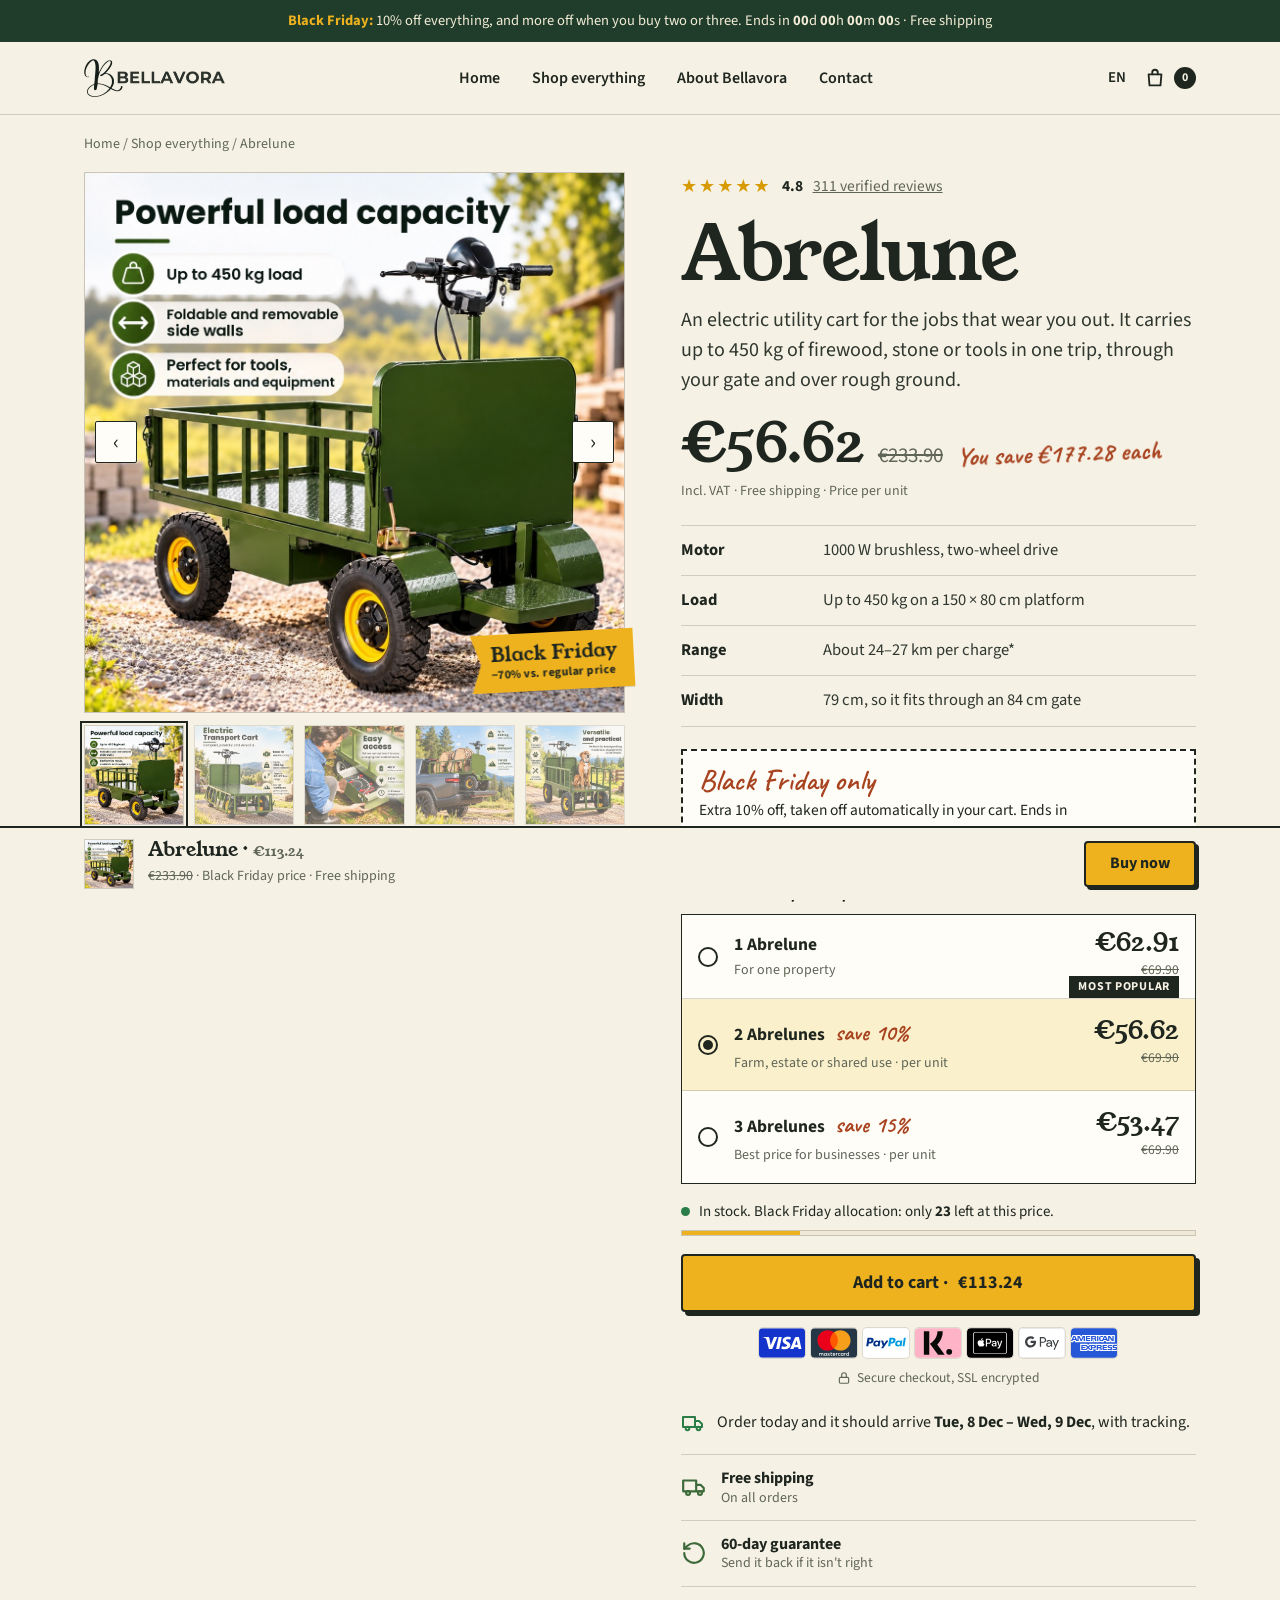
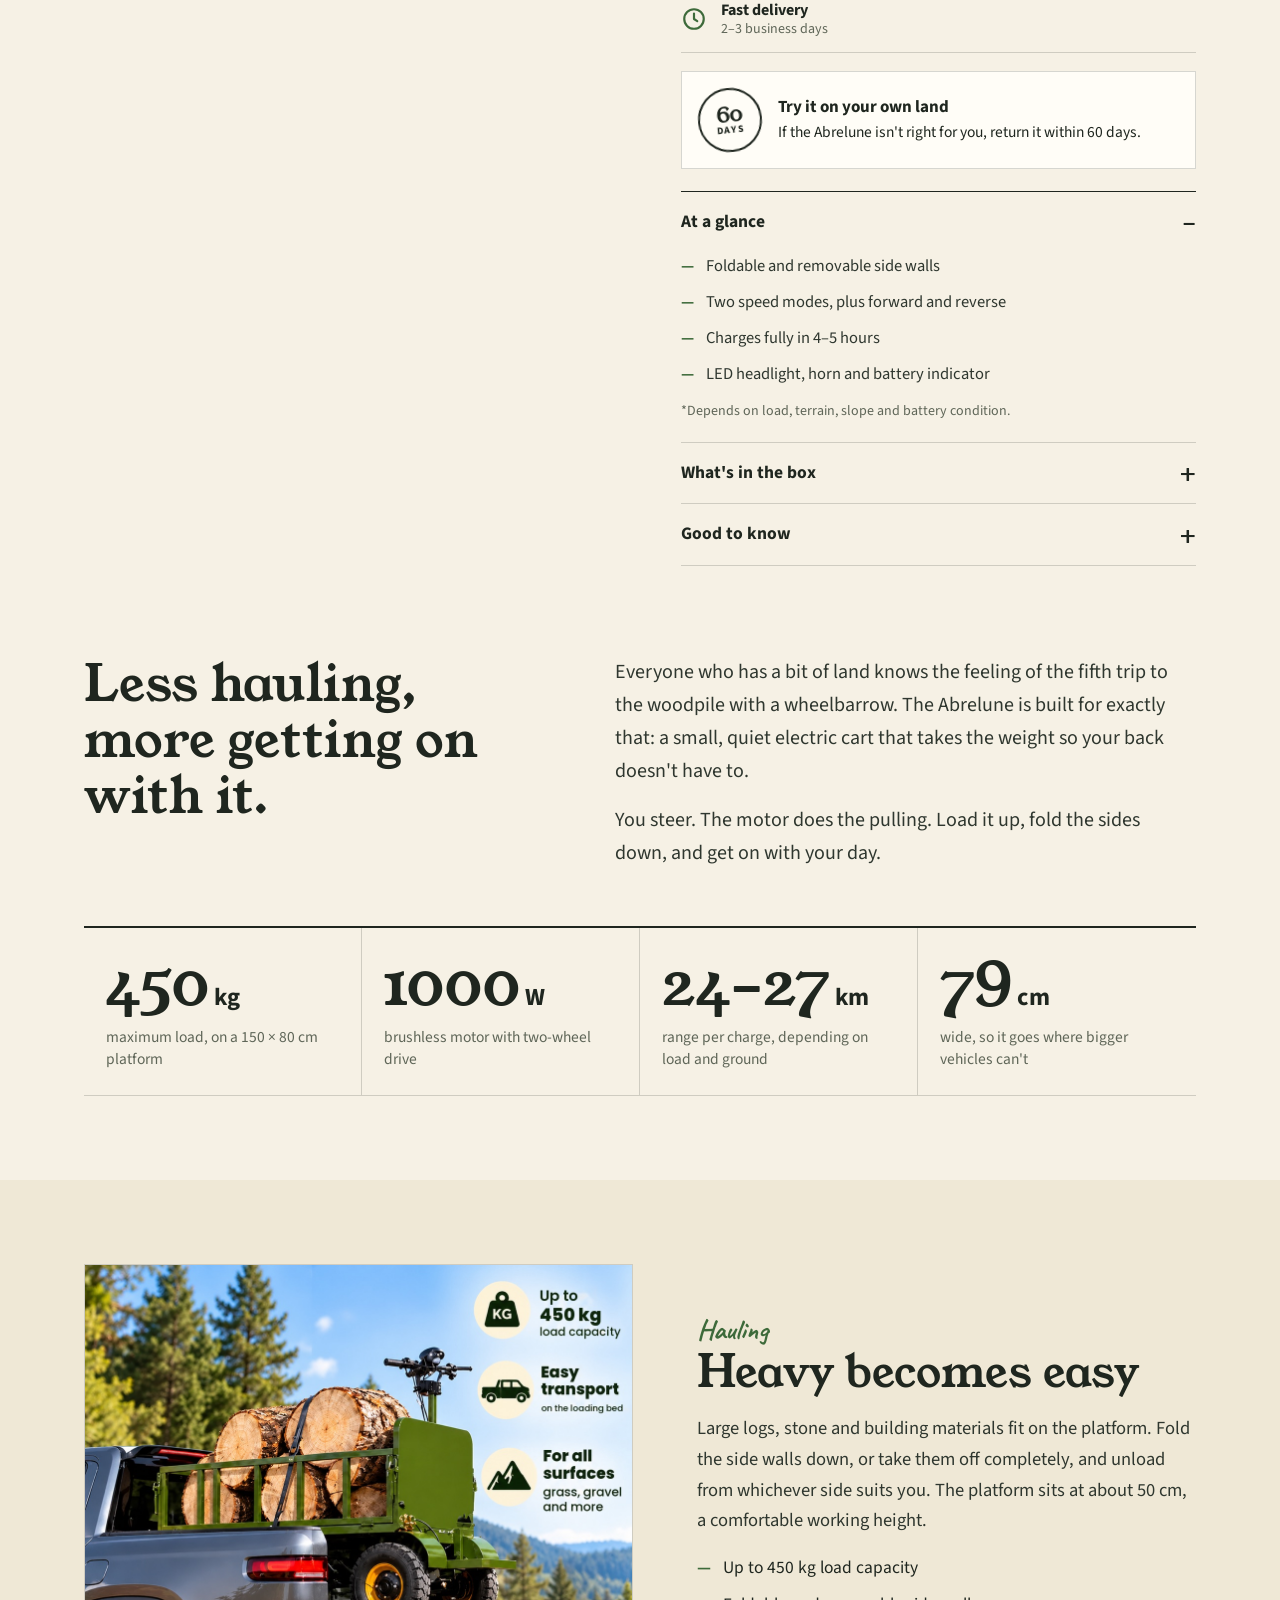
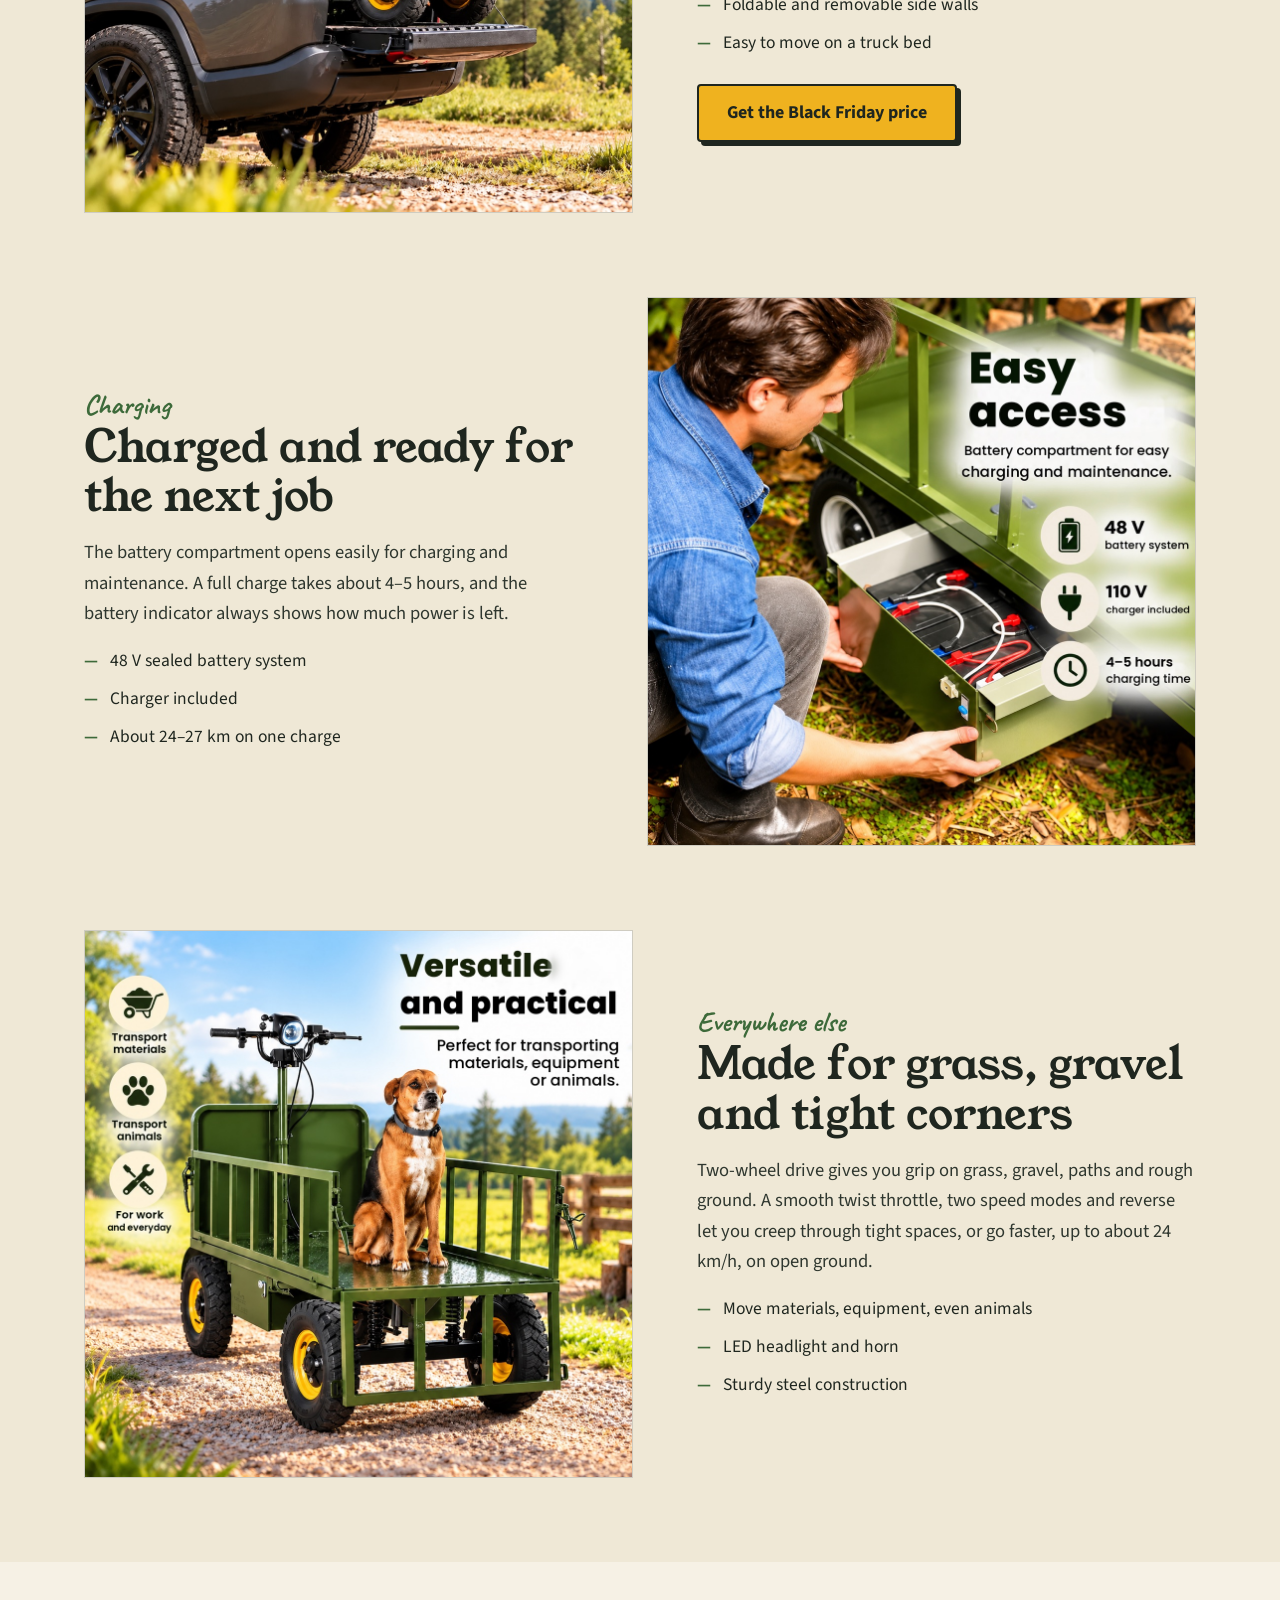
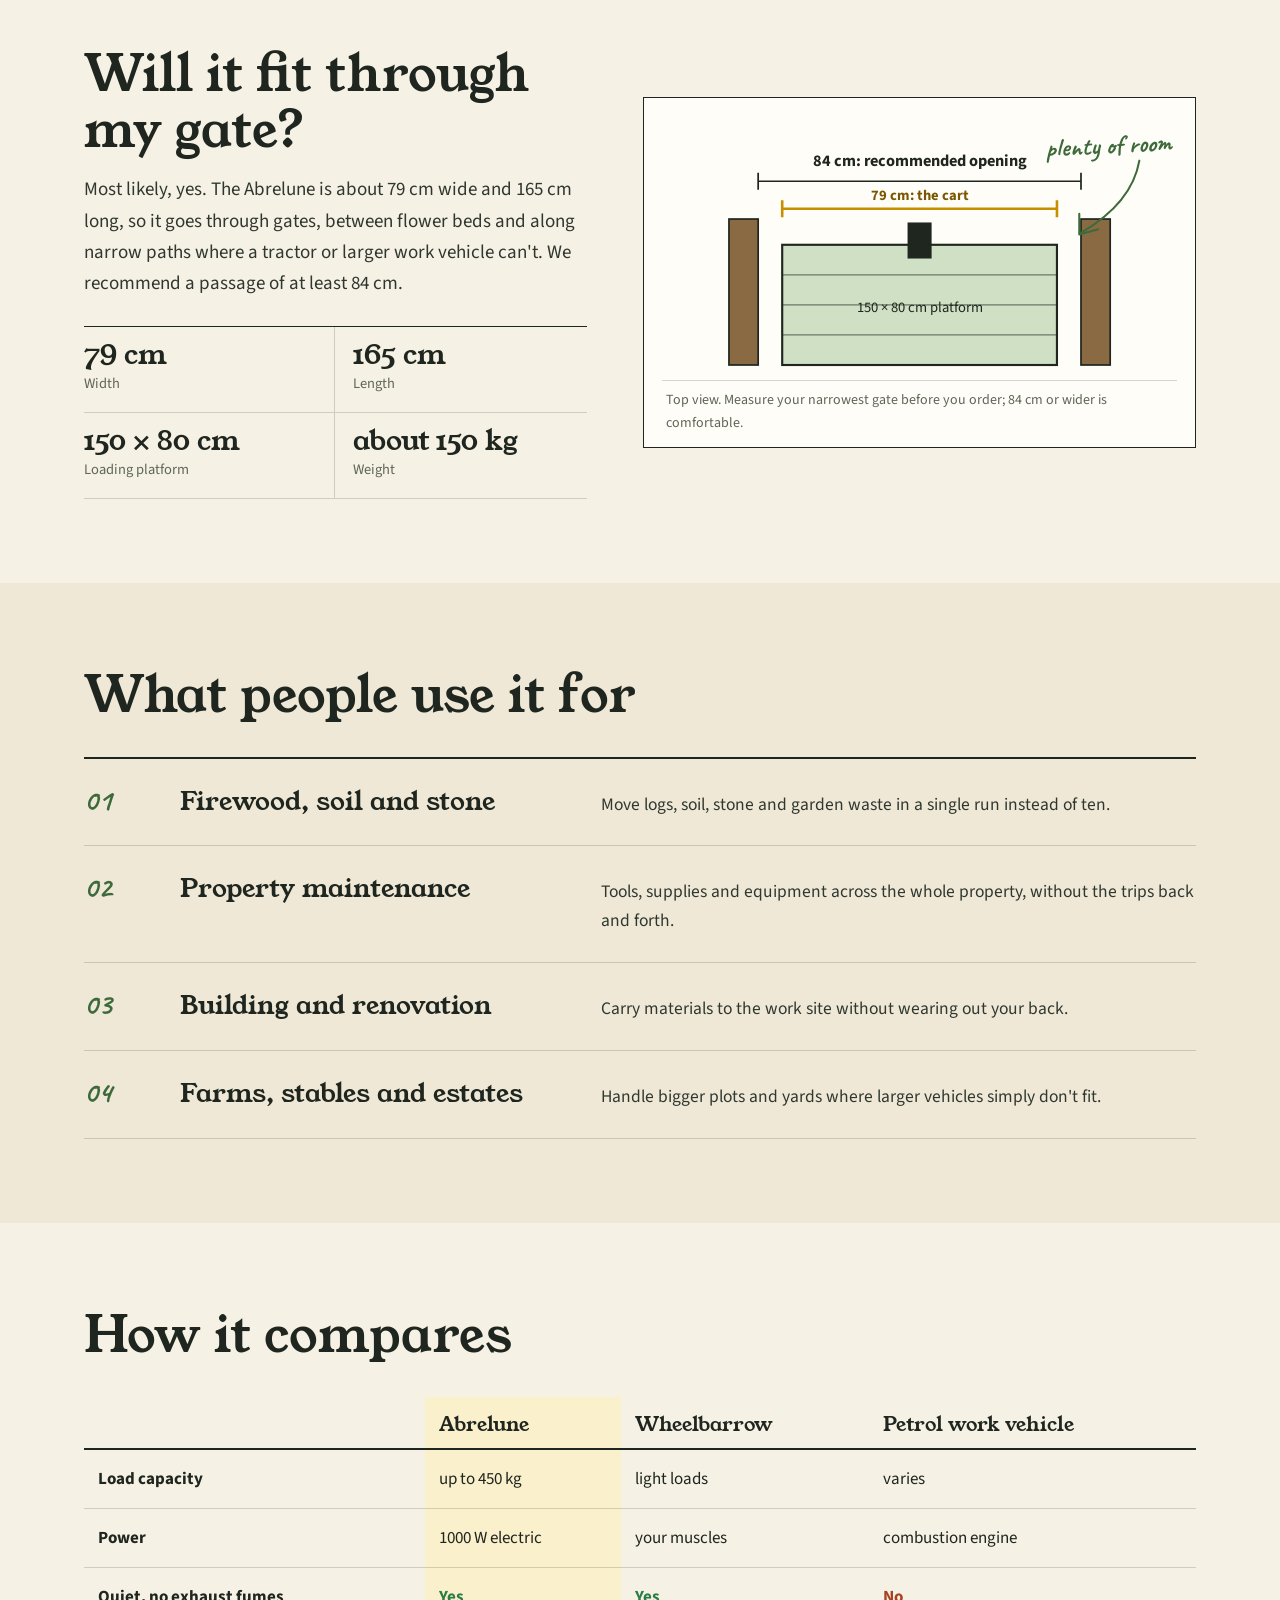
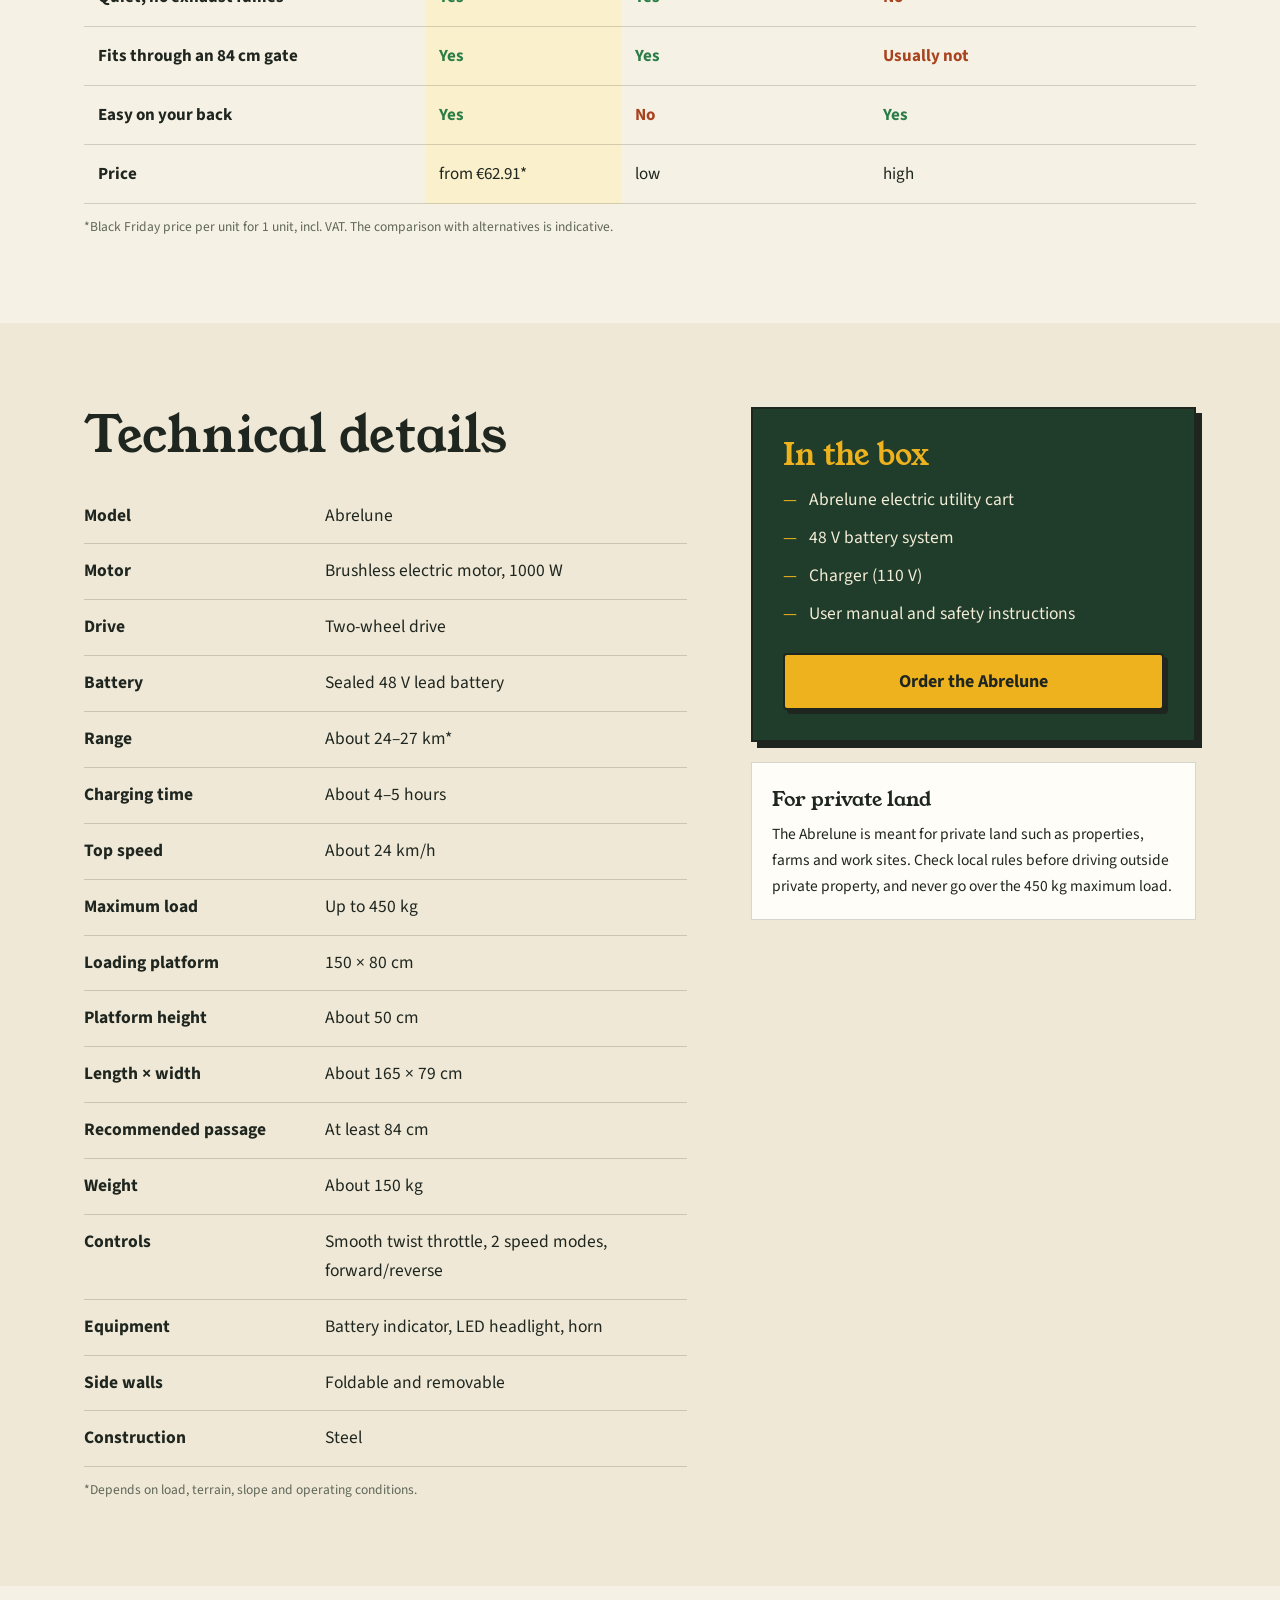
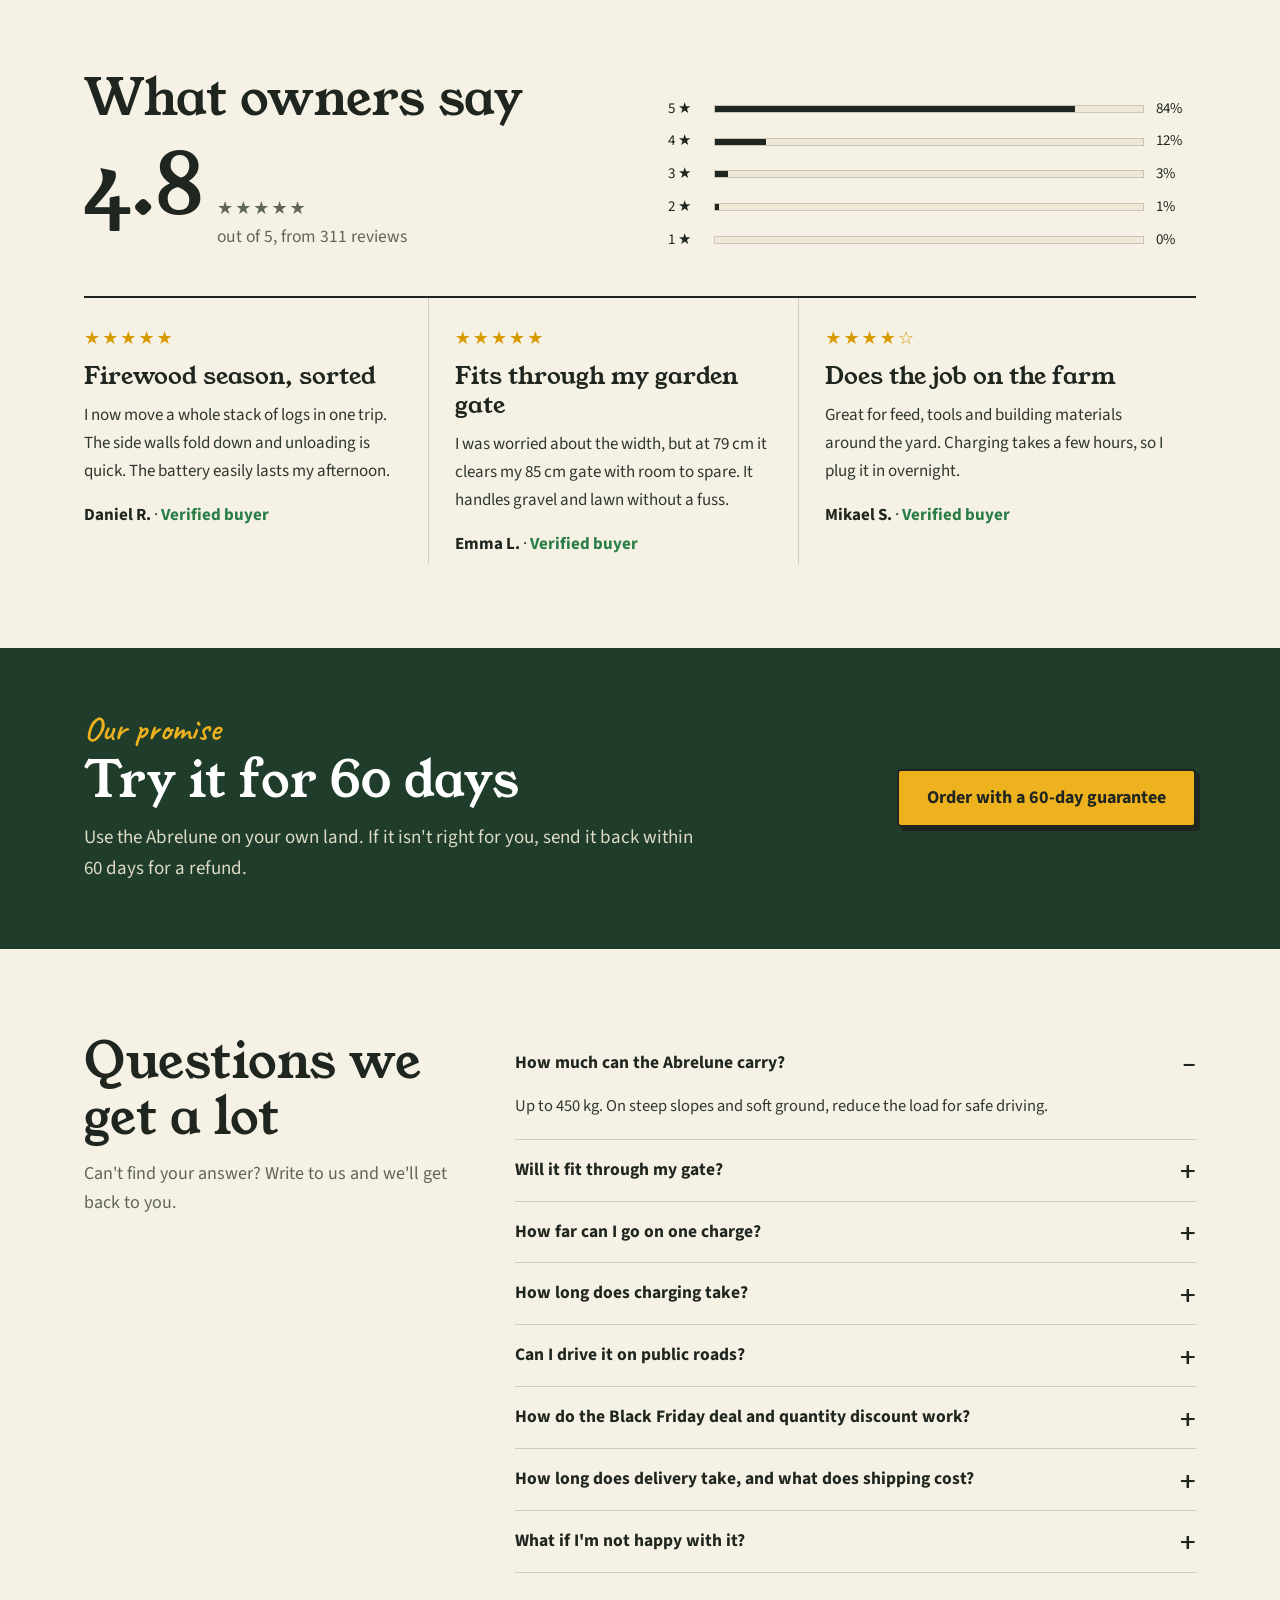
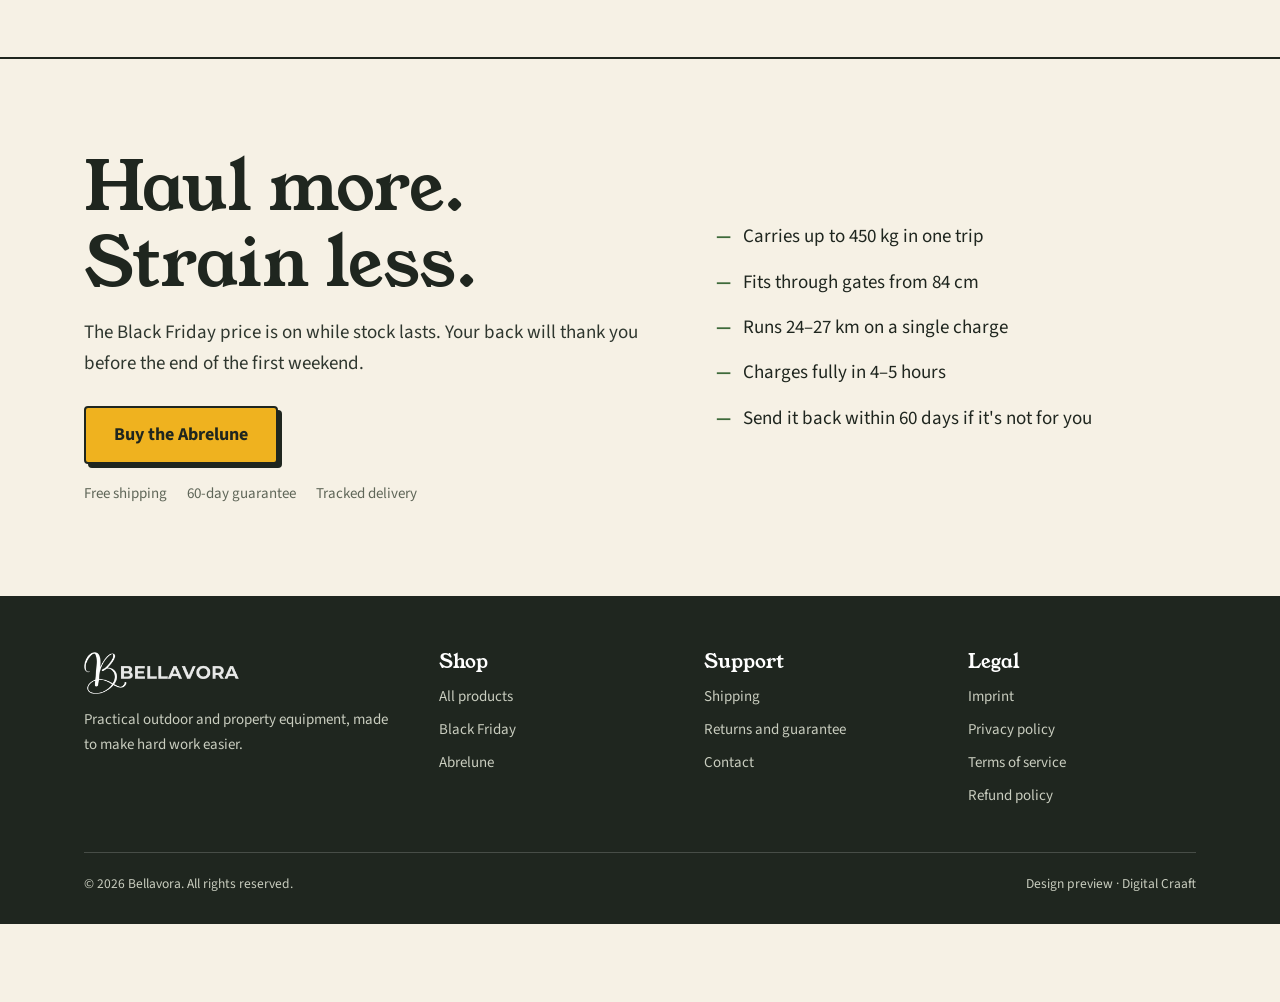
==== commit f6437d56: "Abrelune: redesign with editorial, hand-made feel (Young Serif, Source Sans 3, Caveat) Co-Authored-B" ====
--- a/abrelune/index.html
+++ b/abrelune/index.html
@@ -9,14 +9,14 @@
 <link rel="alternate" hreflang="en" href="https://bellavorait.com/en/products/abrelune">
 <link rel="alternate" hreflang="sv" href="https://bellavorait.com/sv/products/abrelune">
 <link rel="alternate" hreflang="x-default" href="https://bellavorait.com/en/products/abrelune">
-<meta name="theme-color" content="#14301e">
+<meta name="theme-color" content="#1f3d2a">
 <meta property="og:type" content="product">
 <meta property="og:title" content="Abrelune Electric Utility Cart – 450 kg, 1000 W, 79 cm wide">
 <meta property="og:description" content="Haul firewood, stone and tools without lifting a finger. Black Friday deal live now.">
 <meta property="og:image" content="assets/abrelune-1.jpg">
 <meta name="twitter:card" content="summary_large_image">
 <link rel="preconnect" href="https://fonts.googleapis.com"><link rel="preconnect" href="https://fonts.gstatic.com" crossorigin>
-<link href="https://fonts.googleapis.com/css2?family=Fraunces:opsz,wght@9..144,600;9..144,700;9..144,800&family=Inter:wght@400;500;600;700;800&display=swap" rel="stylesheet">
+<link href="https://fonts.googleapis.com/css2?family=Caveat:wght@600;700&family=Source+Sans+3:wght@400;600;700&family=Young+Serif&display=swap" rel="stylesheet">
 <link rel="stylesheet" href="styles.css">
 <script type="application/ld+json">
 {"@context":"https://schema.org","@graph":[
@@ -54,11 +54,7 @@
 </svg>
 
 <div class="announce">
-  <div class="wrap">
-    <span>🌿 <b>BLACK FRIDAY:</b> extra 10% off everything + quantity discount up to 15%</span>
-    <span class="cd" data-countdown><span data-d>00</span><i>:</i><span data-h>00</span><i>:</i><span data-m>00</span><i>:</i><span data-s>00</span></span>
-    <span>🚚 Free shipping · 60-day guarantee</span>
-  </div>
+  <b>Black Friday:</b> 10% off everything, and more off when you buy two or three. Ends in <span class="cd" data-countdown><span data-d>00</span>d <span data-h>00</span>h <span data-m>00</span>m <span data-s>00</span>s</span> · Free shipping
 </div>
 
 <header class="top">
@@ -66,8 +62,8 @@
     <a class="logo" href="#" aria-label="Bellavora home"><img src="assets/logo-dark.png" alt="Bellavora" width="140" height="38"></a>
     <nav class="main" aria-label="Main navigation"><a href="#">Home</a><a href="#">Shop everything</a><a href="#">About Bellavora</a><a href="#">Contact</a></nav>
     <div class="hdr-r">
-      <span class="lang">EN ▾</span>
-      <button class="cart" data-open-cart aria-label="Open cart"><svg width="20" height="20"><use href="#i-bag"/></svg><i data-cart-count>0</i></button>
+      <span>EN</span>
+      <button class="cart" data-open-cart aria-label="Open cart"><svg width="22" height="22"><use href="#i-bag"/></svg><i data-cart-count>0</i></button>
     </div>
   </div>
 </header>
@@ -77,11 +73,9 @@
   <nav class="crumbs" aria-label="Breadcrumb"><a href="#">Home</a> / <a href="#">Shop everything</a> / Abrelune</nav>
 
   <section class="pdp" id="product">
-    <!-- GALLERY -->
     <div class="gallery">
       <div class="g-main">
-        <span class="badge-sale">−70%</span>
-        <span class="badge-bf">BLACK FRIDAY</span>
+        <div class="tag">Black Friday<small>−70% vs. regular price</small></div>
         <button class="g-nav g-prev" aria-label="Previous image">‹</button>
         <button class="g-nav g-next" aria-label="Next image">›</button>
         <div class="g-track" id="gTrack">
@@ -102,14 +96,13 @@
       </div>
     </div>
 
-    <!-- BUY BOX -->
     <div class="buy">
       <div class="buy-head">
         <div class="rate"><span class="stars" aria-hidden="true">★★★★★</span><strong>4.8</strong><a href="#reviews">311 verified reviews</a></div>
       </div>
       <div class="buy-title">
         <h1>Abrelune</h1>
-        <p class="sub"><b>Electric utility cart</b> built for heavy work. Haul firewood, stone and tools in one trip, through gates and over rough ground.</p>
+        <p class="sub">An electric utility cart for the jobs that wear you out. It carries up to 450 kg of firewood, stone or tools in one trip, through your gate and over rough ground.</p>
       </div>
       <div class="buy-body">
         <div class="price-row">
@@ -119,117 +112,109 @@
         </div>
         <p class="vat">Incl. VAT · Free shipping · Price per unit</p>
 
-        <div class="chips">
-          <div class="chip"><svg><use href="#i-bolt"/></svg><span><b>1000 W motor</b><small>Brushless, 2-wheel drive</small></span></div>
-          <div class="chip"><svg><use href="#i-box"/></svg><span><b>450 kg capacity</b><small>150 × 80 cm platform</small></span></div>
-          <div class="chip"><svg><use href="#i-route"/></svg><span><b>24–27 km range</b><small>On one charge*</small></span></div>
-          <div class="chip"><svg><use href="#i-width"/></svg><span><b>79 cm wide</b><small>Fits 84 cm gates</small></span></div>
-        </div>
-
-        <div class="bf-box">
-          <div><strong>Black Friday deal</strong><small>Extra 10% off your order, applied automatically</small></div>
-          <span class="cd" data-countdown><span data-d>00</span><i>:</i><span data-h>00</span><i>:</i><span data-m>00</span><i>:</i><span data-s>00</span></span>
-        </div>
-
+        <dl class="facts">
+          <div><dt>Motor</dt><dd>1000 W brushless, two-wheel drive</dd></div>
+          <div><dt>Load</dt><dd>Up to 450 kg on a 150 × 80 cm platform</dd></div>
+          <div><dt>Range</dt><dd>About 24–27 km per charge*</dd></div>
+          <div><dt>Width</dt><dd>79 cm, so it fits through an 84 cm gate</dd></div>
+        </dl>
+
+        <div class="bf-note">
+          <span class="hand">Black Friday only</span>
+          <p>Extra 10% off, taken off automatically in your cart. Ends in <span class="cd" data-countdown><span data-d>00</span>d <span data-h>00</span>h <span data-m>00</span>m <span data-s>00</span>s</span>.</p>
+        </div>
+
+        <p class="q-label">How many do you need?</p>
         <div class="tiers" id="tiers" role="radiogroup" aria-label="Choose quantity">
           <label class="tier" data-qty="1"><input type="radio" name="q" value="1"><span class="dot"></span>
-            <span><span class="t1">1× Abrelune</span><span class="t2">For one property</span></span>
+            <span><span class="t1">1 Abrelune</span><span class="t2">For one property</span></span>
             <span class="tp"><b data-tp>€62.91</b><s data-ts>€69.90</s></span></label>
           <label class="tier on" data-qty="2"><input type="radio" name="q" value="2" checked><span class="dot"></span>
-            <span class="tier-pop pill">Most popular</span>
-            <span><span class="t1">2× Abrelune <span class="pill dark">Save 10%</span></span><span class="t2">Farm, estate or shared use · per unit</span></span>
+            <span class="pop">Most popular</span>
+            <span><span class="t1">2 Abrelunes <em>save 10%</em></span><span class="t2">Farm, estate or shared use · per unit</span></span>
             <span class="tp"><b data-tp>€56.62</b><s data-ts>€69.90</s></span></label>
           <label class="tier" data-qty="3"><input type="radio" name="q" value="3"><span class="dot"></span>
-            <span><span class="t1">3× Abrelune <span class="pill dark">Save 15%</span></span><span class="t2">Best price for businesses · per unit</span></span>
+            <span><span class="t1">3 Abrelunes <em>save 15%</em></span><span class="t2">Best price for businesses · per unit</span></span>
             <span class="tp"><b data-tp>€53.47</b><s data-ts>€69.90</s></span></label>
         </div>
 
-        <div class="stock"><i></i><span>In stock · Black Friday allocation: only <b>23</b> left at this price</span></div>
+        <p class="stock"><i></i><span>In stock. Black Friday allocation: only <b>23</b> left at this price.</span></p>
         <div class="bar"><span></span></div>
 
-        <button class="btn btn-block" data-add><svg width="22" height="22"><use href="#i-bag"/></svg> Add to cart · <span data-total>€113.24</span></button>
+        <button class="btn btn-block" data-add>Add to cart · <span data-total>€113.24</span></button>
         <div class="pay" aria-label="Payment methods">
           <img src="assets/pay/visa.svg" alt="Visa" width="46" height="30"><img src="assets/pay/mastercard.svg" alt="Mastercard" width="46" height="30"><img src="assets/pay/paypal.svg" alt="PayPal" width="46" height="30"><img src="assets/pay/klarna.svg" alt="Klarna" width="46" height="30"><img src="assets/pay/applepay.svg" alt="Apple Pay" width="46" height="30"><img src="assets/pay/googlepay.svg" alt="Google Pay" width="46" height="30"><img src="assets/pay/amex.svg" alt="American Express" width="46" height="30">
         </div>
-        <p class="secure"><svg width="13" height="13"><use href="#i-lock"/></svg> Secure checkout · SSL encrypted</p>
-
-        <div class="deliv"><svg width="24" height="24"><use href="#i-truck"/></svg>
-          <span>Order <b>now</b> – estimated delivery <b data-eta>in 2–3 business days</b>. Tracked shipping.</span></div>
+        <p class="secure"><svg width="14" height="14"><use href="#i-lock"/></svg> Secure checkout, SSL encrypted</p>
+
+        <p class="deliv"><svg width="24" height="24"><use href="#i-truck"/></svg><span>Order today and it should arrive <b data-eta>in 2–3 business days</b>, with tracking.</span></p>
 
         <div class="ship">
           <div><svg><use href="#i-truck"/></svg><span>Free shipping<small>On all orders</small></span></div>
-          <div><svg><use href="#i-return"/></svg><span>60-day guarantee<small>Money-back returns</small></span></div>
-          <div><svg><use href="#i-clock"/></svg><span>Fast delivery<small>In 2–3 business days</small></span></div>
-        </div>
-
-        <div class="guar"><div class="seal">60<br>DAYS</div>
-          <p><b>Satisfaction guarantee</b>Try the Abrelune on your own land. Not convinced? Return it within 60 days.</p></div>
+          <div><svg><use href="#i-return"/></svg><span>60-day guarantee<small>Send it back if it isn't right</small></span></div>
+          <div><svg><use href="#i-clock"/></svg><span>Fast delivery<small>2–3 business days</small></span></div>
+        </div>
+
+        <div class="guar"><div class="seal"><span>60<small>DAYS</small></span></div>
+          <p><b>Try it on your own land</b>If the Abrelune isn't right for you, return it within 60 days.</p></div>
 
         <div class="acc-wrap">
-          <details class="acc" open><summary>At a glance</summary><div class="acc-b"><ul class="ticks" style="font-weight:500">
-            <li>Up to 450 kg load on a 150 × 80 cm platform</li>
-            <li>Brushless 1000 W motor with two-wheel drive</li>
-            <li>About 24–27 km range; fully charged in 4–5 hours</li>
-            <li>Two speed modes plus forward and reverse</li>
+          <details class="acc" open><summary>At a glance</summary><div class="acc-b"><ul class="dash">
             <li>Foldable and removable side walls</li>
+            <li>Two speed modes, plus forward and reverse</li>
+            <li>Charges fully in 4–5 hours</li>
             <li>LED headlight, horn and battery indicator</li></ul>
-            <p style="font-size:12.5px;color:var(--mute);margin-top:12px">*Depends on load, terrain, slope and battery condition.</p></div></details>
-          <details class="acc"><summary>What's included</summary><div class="acc-b">Abrelune electric utility cart, 48 V battery system, charger (110 V), user manual and safety instructions.</div></details>
-          <details class="acc"><summary>Important information</summary><div class="acc-b">Range, speed and load capacity are affected by terrain, slope, battery condition and operating conditions. Never exceed the stated maximum load and always drive safely.</div></details>
+            <p style="font-size:14px;color:var(--mute);margin-top:12px">*Depends on load, terrain, slope and battery condition.</p></div></details>
+          <details class="acc"><summary>What's in the box</summary><div class="acc-b">Abrelune electric utility cart, 48 V battery system, charger (110 V), user manual and safety instructions.</div></details>
+          <details class="acc"><summary>Good to know</summary><div class="acc-b">Range, speed and load capacity change with terrain, slope, battery condition and how you use it. Never go over the stated maximum load, and always drive safely.</div></details>
         </div>
       </div>
     </div>
   </section>
 </div>
 
-<section class="strip" aria-label="Benefits">
-  <div class="wrap">
-    <div><svg><use href="#i-return"/></svg><p><b>60-day returns</b><span>Satisfaction guarantee</span></p></div>
-    <div><svg><use href="#i-truck"/></svg><p><b>Free shipping</b><span>Tracked, 2–3 days</span></p></div>
-    <div><svg><use href="#i-shield"/></svg><p><b>Safe checkout</b><span>SSL &amp; buyer protection</span></p></div>
-    <div><svg><use href="#i-bolt"/></svg><p><b>1000 W power</b><span>Brushless motor</span></p></div>
-  </div>
-</section>
-
-<!-- STATS -->
-<section class="sec">
-  <div class="wrap">
-    <div class="sec-head center rv-in"><span class="eyebrow">Built for heavy work</span><h2>Load more. Carry less.</h2>
-      <p>Take stone and tools in one run, through gates and across uneven ground. You steer, the motor does the work.</p></div>
-    <div class="stats rv-in">
-      <div class="stat"><svg><use href="#i-box"/></svg><b>450<small>kg</small></b><span>Maximum load on a 150 × 80 cm platform</span></div>
-      <div class="stat"><svg><use href="#i-bolt"/></svg><b>1000<small>W</small></b><span>Brushless electric motor, two-wheel drive</span></div>
-      <div class="stat"><svg><use href="#i-route"/></svg><b>24–27<small>km</small></b><span>Range per charge, depending on load &amp; terrain</span></div>
-      <div class="stat"><svg><use href="#i-width"/></svg><b>79<small>cm</small></b><span>Compact width, fits through gates from 84 cm</span></div>
+<!-- INTRO + NUMBERS -->
+<section class="sec" style="padding-top:20px">
+  <div class="wrap">
+    <div class="intro rv-in">
+      <h2>Less hauling, more getting on with it.</h2>
+      <div>
+        <p>Everyone who has a bit of land knows the feeling of the fifth trip to the woodpile with a wheelbarrow. The Abrelune is built for exactly that: a small, quiet electric cart that takes the weight so your back doesn't have to.</p>
+        <p>You steer. The motor does the pulling. Load it up, fold the sides down, and get on with your day.</p>
+      </div>
+    </div>
+    <div class="nums rv-in">
+      <div class="num"><b>450<small>kg</small></b><span>maximum load, on a 150 × 80 cm platform</span></div>
+      <div class="num"><b>1000<small>W</small></b><span>brushless motor with two-wheel drive</span></div>
+      <div class="num"><b>24–27<small>km</small></b><span>range per charge, depending on load and ground</span></div>
+      <div class="num"><b>79<small>cm</small></b><span>wide, so it goes where bigger vehicles can't</span></div>
     </div>
   </div>
 </section>
 
 <!-- FEATURES -->
-<section class="sec cream" id="details">
-  <div class="wrap">
-    <div class="sec-head rv-in"><span class="eyebrow">Why Abrelune</span><h2>Made to haul the heavy stuff</h2></div>
-
+<section class="sec paper2" id="details">
+  <div class="wrap">
     <div class="feat rv-in">
-      <div class="f-img"><img src="assets/abrelune-4.jpg" alt="Abrelune carrying heavy logs, loaded on a pickup" loading="lazy" width="1100" height="1100"></div>
-      <div><h3>Heavy gets easy</h3>
-        <p>Large logs, stone and building materials fit on the platform. Fold the side walls down and unload from whichever side suits you. The loading platform sits at around 50 cm, a comfortable working height.</p>
-        <ul class="ticks"><li>Up to 450 kg load capacity</li><li>Foldable and removable side walls</li><li>Easy to transport on a truck bed</li></ul>
-        <a class="btn" href="#product">Get the Black Friday price</a></div>
+      <figure class="f-img"><img src="assets/abrelune-4.jpg" alt="Abrelune carrying heavy logs, loaded on a pickup" loading="lazy" width="1100" height="1100"></figure>
+      <div><span class="hand num-tag">Hauling</span><h3>Heavy becomes easy</h3>
+        <p>Large logs, stone and building materials fit on the platform. Fold the side walls down, or take them off completely, and unload from whichever side suits you. The platform sits at about 50 cm, a comfortable working height.</p>
+        <ul class="dash"><li>Up to 450 kg load capacity</li><li>Foldable and removable side walls</li><li>Easy to move on a truck bed</li></ul>
+        <p style="margin-top:26px"><a class="btn" href="#product">Get the Black Friday price</a></p></div>
     </div>
 
     <div class="feat rev rv-in">
-      <div class="f-img"><img src="assets/abrelune-3.jpg" alt="Easy-access battery compartment on the Abrelune" loading="lazy" width="1100" height="1100"></div>
-      <div><h3>Charged and ready for the next shift</h3>
+      <figure class="f-img"><img src="assets/abrelune-3.jpg" alt="Easy-access battery compartment on the Abrelune" loading="lazy" width="1100" height="1100"></figure>
+      <div><span class="hand num-tag">Charging</span><h3>Charged and ready for the next job</h3>
         <p>The battery compartment opens easily for charging and maintenance. A full charge takes about 4–5 hours, and the battery indicator always shows how much power is left.</p>
-        <ul class="ticks"><li>48 V sealed battery system</li><li>Charger included</li><li>About 24–27 km on one charge</li></ul></div>
+        <ul class="dash"><li>48 V sealed battery system</li><li>Charger included</li><li>About 24–27 km on one charge</li></ul></div>
     </div>
 
     <div class="feat rv-in">
-      <div class="f-img"><img src="assets/abrelune-5.jpg" alt="Abrelune carrying a dog across a gravel path on a farm" loading="lazy" width="1100" height="1100"></div>
-      <div><h3>Versatile and practical</h3>
-        <p>Full control on grass, gravel, paths and rough terrain. A smooth twist throttle, two speed modes and reverse let you drive precisely in tight spaces, or faster, up to about 24 km/h, on open ground.</p>
-        <ul class="ticks"><li>Move materials, equipment or even animals</li><li>LED headlight and horn</li><li>Robust steel construction</li></ul></div>
+      <figure class="f-img"><img src="assets/abrelune-5.jpg" alt="Abrelune carrying a dog across a gravel path on a farm" loading="lazy" width="1100" height="1100"></figure>
+      <div><span class="hand num-tag">Everywhere else</span><h3>Made for grass, gravel and tight corners</h3>
+        <p>Two-wheel drive gives you grip on grass, gravel, paths and rough ground. A smooth twist throttle, two speed modes and reverse let you creep through tight spaces, or go faster, up to about 24 km/h, on open ground.</p>
+        <ul class="dash"><li>Move materials, equipment, even animals</li><li>LED headlight and horn</li><li>Sturdy steel construction</li></ul></div>
     </div>
   </div>
 </section>
@@ -238,36 +223,38 @@
 <section class="sec">
   <div class="wrap">
     <div class="fit">
-      <div class="rv-in"><span class="eyebrow">Will it fit?</span><h2>Slim enough for your gate</h2>
-        <p style="color:var(--mute);font-size:18px;margin-top:14px">At about 79 cm wide and 165 cm long, the Abrelune goes through gates, between flower beds and along narrow paths where a tractor or larger work vehicle can't. We recommend a passage of at least 84 cm.</p>
-        <div class="dims"><div><b>79 cm</b><span>Width</span></div><div><b>165 cm</b><span>Length</span></div><div><b>150 × 80 cm</b><span>Loading platform</span></div><div><b>≈ 150 kg</b><span>Weight</span></div></div></div>
-      <div class="fit-card rv-in">
-        <svg viewBox="0 0 600 300" role="img" aria-label="Top view: a 79 cm wide cart passing through an 84 cm gate opening">
-          <rect x="86" y="96" width="30" height="204" rx="6" fill="#6b5233"/><rect x="484" y="96" width="30" height="204" rx="6" fill="#6b5233"/>
-          <rect x="140" y="130" width="320" height="170" rx="14" fill="#3f6a35" stroke="#7fa670" stroke-width="3"/>
-          <g stroke="#2a4a24" stroke-width="3"><path d="M140 168h320M140 206h320M140 244h320"/></g>
-          <rect x="285" y="104" width="30" height="46" rx="6" fill="#14301e"/><circle cx="300" cy="116" r="6" fill="#f4b400"/>
-          <path d="M116 56h368" stroke="#f4b400" stroke-width="3"/><path d="M116 46v20M484 46v20" stroke="#f4b400" stroke-width="3"/>
-          <text x="300" y="38" text-anchor="middle" fill="#f4b400" font-family="Inter,sans-serif" font-weight="700" font-size="20">84 cm recommended opening</text>
-          <path d="M140 92h320" stroke="#fff" stroke-width="3"/><path d="M140 82v20M460 82v20" stroke="#fff" stroke-width="3"/>
-          <text x="300" y="80" text-anchor="middle" fill="#fff" font-family="Inter,sans-serif" font-weight="700" font-size="18">79 cm cart width</text>
-          <text x="300" y="224" text-anchor="middle" fill="#e5efdc" font-family="Inter,sans-serif" font-weight="600" font-size="17">150 × 80 cm platform</text>
+      <div class="rv-in"><h2>Will it fit through my gate?</h2>
+        <p style="font-size:19px;color:#2f372f;margin-top:16px">Most likely, yes. The Abrelune is about 79 cm wide and 165 cm long, so it goes through gates, between flower beds and along narrow paths where a tractor or larger work vehicle can't. We recommend a passage of at least 84 cm.</p>
+        <div class="dims"><div><b>79 cm</b><span>Width</span></div><div><b>165 cm</b><span>Length</span></div><div><b>150 × 80 cm</b><span>Loading platform</span></div><div><b>about 150 kg</b><span>Weight</span></div></div></div>
+      <figure class="fit-fig rv-in">
+        <svg viewBox="0 0 600 300" role="img" aria-label="Top view: a 79 cm wide cart passing through an 84 cm gate opening" font-family="Source Sans 3, sans-serif">
+          <rect x="78" y="120" width="34" height="170" fill="#8a6a43" stroke="#1f261f" stroke-width="2"/><rect x="488" y="120" width="34" height="170" fill="#8a6a43" stroke="#1f261f" stroke-width="2"/>
+          <rect x="140" y="150" width="320" height="140" fill="#cfe0c5" stroke="#1f261f" stroke-width="2.5"/>
+          <g stroke="#1f261f" stroke-width="1.5" opacity=".55"><path d="M140 185h320M140 220h320M140 255h320"/></g>
+          <rect x="286" y="124" width="28" height="42" fill="#1f261f"/>
+          <path d="M112 76h376" stroke="#1f261f" stroke-width="2"/><path d="M112 66v20M488 66v20" stroke="#1f261f" stroke-width="2"/>
+          <text x="300" y="58" text-anchor="middle" fill="#1f261f" font-weight="700" font-size="19">84 cm: recommended opening</text>
+          <path d="M140 108h320" stroke="#c78f00" stroke-width="3"/><path d="M140 98v20M460 98v20" stroke="#c78f00" stroke-width="3"/>
+          <text x="300" y="98" text-anchor="middle" fill="#7a5600" font-weight="700" font-size="17">79 cm: the cart</text>
+          <text x="300" y="228" text-anchor="middle" fill="#1f261f" font-size="17">150 × 80 cm platform</text>
+          <text x="594" y="40" text-anchor="end" font-family="Caveat, cursive" font-weight="700" font-size="30" fill="#3d6a3a" transform="rotate(-3 594 40)">plenty of room</text>
+          <path d="M556 52c-6 34-30 62-68 84" fill="none" stroke="#3d6a3a" stroke-width="2.4" stroke-linecap="round"/><path d="M486 114l0 24 22-6" fill="none" stroke="#3d6a3a" stroke-width="2.4" stroke-linecap="round" stroke-linejoin="round"/>
         </svg>
-        <div class="fit-note"><svg><use href="#i-shield"/></svg><span>Measure your narrowest gate or passage before ordering. Anything 84 cm or wider is a comfortable fit.</span></div>
-      </div>
-    </div>
-  </div>
-</section>
-
-<!-- USE CASES -->
-<section class="sec cream">
-  <div class="wrap">
-    <div class="sec-head center rv-in"><span class="eyebrow">Perfect for</span><h2>One cart, every outdoor job</h2></div>
-    <div class="cases rv-in">
-      <div class="case"><span class="ic"><svg width="28" height="28"><use href="#i-log"/></svg></span><h3>Firewood, soil &amp; stone</h3><p>Move logs, soil, stone and garden waste in a single run.</p></div>
-      <div class="case"><span class="ic"><svg width="28" height="28"><use href="#i-home"/></svg></span><h3>Property maintenance</h3><p>Tools, supplies and equipment across the whole property.</p></div>
-      <div class="case"><span class="ic"><svg width="28" height="28"><use href="#i-hammer"/></svg></span><h3>Building &amp; renovation</h3><p>Carry materials to the work site without wearing out your back.</p></div>
-      <div class="case"><span class="ic"><svg width="28" height="28"><use href="#i-sprout"/></svg></span><h3>Farms, stables &amp; estates</h3><p>Handle bigger plots and yards where larger vehicles don't fit.</p></div>
+        <figcaption>Top view. Measure your narrowest gate before you order; 84 cm or wider is comfortable.</figcaption>
+      </figure>
+    </div>
+  </div>
+</section>
+
+<!-- USES -->
+<section class="sec paper2">
+  <div class="wrap">
+    <h2 class="rv-in" style="margin-bottom:34px;max-width:14em">What people use it for</h2>
+    <div class="uses rv-in">
+      <div class="use"><i>01</i><h3>Firewood, soil and stone</h3><p>Move logs, soil, stone and garden waste in a single run instead of ten.</p></div>
+      <div class="use"><i>02</i><h3>Property maintenance</h3><p>Tools, supplies and equipment across the whole property, without the trips back and forth.</p></div>
+      <div class="use"><i>03</i><h3>Building and renovation</h3><p>Carry materials to the work site without wearing out your back.</p></div>
+      <div class="use"><i>04</i><h3>Farms, stables and estates</h3><p>Handle bigger plots and yards where larger vehicles simply don't fit.</p></div>
     </div>
   </div>
 </section>
@@ -275,28 +262,28 @@
 <!-- COMPARISON -->
 <section class="sec">
   <div class="wrap">
-    <div class="sec-head rv-in"><span class="eyebrow">The comparison</span><h2>Abrelune vs. the alternatives</h2></div>
+    <h2 class="rv-in" style="margin-bottom:34px;max-width:14em">How it compares</h2>
     <div class="cmp-wrap rv-in">
     <table class="cmp">
       <thead><tr><th></th><th class="us">Abrelune</th><th>Wheelbarrow</th><th>Petrol work vehicle</th></tr></thead>
       <tbody>
         <tr><td>Load capacity</td><td class="us">up to 450 kg</td><td>light loads</td><td>varies</td></tr>
         <tr><td>Power</td><td class="us">1000 W electric</td><td>your muscles</td><td>combustion engine</td></tr>
-        <tr><td>Quiet, no exhaust fumes</td><td class="us y">✓</td><td class="y">✓</td><td class="n">✕</td></tr>
-        <tr><td>Fits through an 84 cm gate</td><td class="us y">✓</td><td class="y">✓</td><td class="n">usually ✕</td></tr>
-        <tr><td>Easy on your back</td><td class="us y">✓</td><td class="n">✕</td><td class="y">✓</td></tr>
+        <tr><td>Quiet, no exhaust fumes</td><td class="us y">Yes</td><td class="y">Yes</td><td class="n">No</td></tr>
+        <tr><td>Fits through an 84 cm gate</td><td class="us y">Yes</td><td class="y">Yes</td><td class="n">Usually not</td></tr>
+        <tr><td>Easy on your back</td><td class="us y">Yes</td><td class="n">No</td><td class="y">Yes</td></tr>
         <tr><td>Price</td><td class="us">from €62.91*</td><td>low</td><td>high</td></tr>
       </tbody>
     </table></div>
-    <p style="font-size:12.5px;color:var(--mute);margin-top:10px">*Black Friday price per unit for 1 unit, incl. VAT. Comparison with alternatives is indicative.</p>
+    <p style="font-size:13.5px;color:var(--mute);margin-top:12px">*Black Friday price per unit for 1 unit, incl. VAT. The comparison with alternatives is indicative.</p>
   </div>
 </section>
 
 <!-- SPECS -->
-<section class="sec cream" id="specs">
+<section class="sec paper2" id="specs">
   <div class="wrap">
     <div class="specs">
-      <div class="rv-in"><span class="eyebrow">Technical specifications</span><h2 style="margin-bottom:24px">Abrelune at a glance</h2>
+      <div class="rv-in"><h2 style="margin-bottom:26px">Technical details</h2>
         <table class="spec-t">
           <tr><td>Model</td><td>Abrelune</td></tr>
           <tr><td>Motor</td><td>Brushless electric motor, 1000 W</td></tr>
@@ -309,19 +296,19 @@
           <tr><td>Loading platform</td><td>150 × 80 cm</td></tr>
           <tr><td>Platform height</td><td>About 50 cm</td></tr>
           <tr><td>Length × width</td><td>About 165 × 79 cm</td></tr>
-          <tr><td>Recommended passage width</td><td>At least 84 cm</td></tr>
+          <tr><td>Recommended passage</td><td>At least 84 cm</td></tr>
           <tr><td>Weight</td><td>About 150 kg</td></tr>
           <tr><td>Controls</td><td>Smooth twist throttle, 2 speed modes, forward/reverse</td></tr>
           <tr><td>Equipment</td><td>Battery indicator, LED headlight, horn</td></tr>
           <tr><td>Side walls</td><td>Foldable and removable</td></tr>
           <tr><td>Construction</td><td>Steel</td></tr>
         </table>
-        <p style="font-size:12.5px;color:var(--mute);margin-top:12px">*Depends on load, terrain, slope and operating conditions.</p></div>
+        <p style="font-size:13.5px;color:var(--mute);margin-top:12px">*Depends on load, terrain, slope and operating conditions.</p></div>
       <div class="side rv-in">
-        <div class="box"><h3>What's in the box</h3>
+        <div class="box"><h3>In the box</h3>
           <ul><li>Abrelune electric utility cart</li><li>48 V battery system</li><li>Charger (110 V)</li><li>User manual and safety instructions</li></ul>
-          <a class="btn btn-block" href="#product">Order the Abrelune</a></div>
-        <div class="note"><b>Use on private land</b>The Abrelune is intended for private land such as properties, farms and work sites. Check local rules before driving outside private property. Never exceed the maximum load of 450 kg.</div>
+          <a class="btn btn-block" href="#product" style="background:var(--brass)">Order the Abrelune</a></div>
+        <div class="note"><b>For private land</b>The Abrelune is meant for private land such as properties, farms and work sites. Check local rules before driving outside private property, and never go over the 450 kg maximum load.</div>
       </div>
     </div>
   </div>
@@ -330,9 +317,9 @@
 <!-- REVIEWS (placeholder copy – replace with real reviews) -->
 <section class="sec" id="reviews">
   <div class="wrap">
-    <div class="sec-head rv-in"><span class="eyebrow">Reviews</span><h2>Trusted by owners &amp; farmers</h2></div>
-    <div class="rev-top rv-in">
-      <div class="score"><b>4.8</b><div class="stars">★★★★★</div><p>Based on 311 reviews</p></div>
+    <div class="rev-head rv-in">
+      <div><h2 style="margin-bottom:18px">What owners say</h2>
+        <div class="score"><b>4.8</b><span><span class="stars">★★★★★</span><br>out of 5, from 311 reviews</span></div></div>
       <div class="dist">
         <div>5 ★<i><span style="width:84%"></span></i>84%</div>
         <div>4 ★<i><span style="width:12%"></span></i>12%</div>
@@ -341,29 +328,26 @@
         <div>1 ★<i><span style="width:0%"></span></i>0%</div>
       </div>
     </div>
-    <div class="reviews rv-in">
-      <article class="rv"><div class="stars">★★★★★</div><h4>Firewood season sorted</h4><p>I now move a whole stack of logs in one trip. The side walls fold down and unloading is quick. Battery easily lasts my afternoon.</p><div class="who"><span class="av">D</span><span>Daniel R. · <span class="ver">✓ Verified buyer</span></span></div></article>
-      <article class="rv"><div class="stars">★★★★★</div><h4>Fits through my garden gate</h4><p>I was worried about the width, but at 79 cm it clears my 85 cm gate with room to spare. Handles gravel and lawn without a fuss.</p><div class="who"><span class="av">E</span><span>Emma L. · <span class="ver">✓ Verified buyer</span></span></div></article>
-      <article class="rv"><div class="stars">★★★★☆</div><h4>Does the job on the farm</h4><p>Great for feed, tools and building materials around the yard. Charging takes a few hours, so I plug it in at night.</p><div class="who"><span class="av">M</span><span>Mikael S. · <span class="ver">✓ Verified buyer</span></span></div></article>
-    </div>
-  </div>
-</section>
-
-<!-- GUARANTEE -->
-<section class="sec" style="padding-top:0">
-  <div class="wrap">
-    <div class="gbig rv-in">
-      <div class="seal"><div>60<small>DAYS</small></div></div>
-      <div><h2>Try it risk-free</h2><p>Use the Abrelune on your own land for 60 days. If it isn't right for you, send it back for a refund.</p></div>
-      <a class="btn" href="#product">Order risk-free</a>
-    </div>
+    <div class="quotes rv-in">
+      <blockquote class="quote"><span class="stars">★★★★★</span><h4>Firewood season, sorted</h4><p>I now move a whole stack of logs in one trip. The side walls fold down and unloading is quick. The battery easily lasts my afternoon.</p><p class="who"><b>Daniel R.</b> · <span class="ver">Verified buyer</span></p></blockquote>
+      <blockquote class="quote"><span class="stars">★★★★★</span><h4>Fits through my garden gate</h4><p>I was worried about the width, but at 79 cm it clears my 85 cm gate with room to spare. It handles gravel and lawn without a fuss.</p><p class="who"><b>Emma L.</b> · <span class="ver">Verified buyer</span></p></blockquote>
+      <blockquote class="quote"><span class="stars">★★★★☆</span><h4>Does the job on the farm</h4><p>Great for feed, tools and building materials around the yard. Charging takes a few hours, so I plug it in overnight.</p><p class="who"><b>Mikael S.</b> · <span class="ver">Verified buyer</span></p></blockquote>
+    </div>
+  </div>
+</section>
+
+<!-- PROMISE -->
+<section class="promise">
+  <div class="wrap">
+    <div><span class="hand">Our promise</span><h2>Try it for 60 days</h2><p>Use the Abrelune on your own land. If it isn't right for you, send it back within 60 days for a refund.</p></div>
+    <a class="btn" href="#product">Order with a 60-day guarantee</a>
   </div>
 </section>
 
 <!-- FAQ -->
-<section class="sec cream" id="faq">
+<section class="sec" id="faq">
   <div class="wrap faq">
-    <div class="sec-head center rv-in"><span class="eyebrow">FAQ</span><h2>Frequently asked questions</h2></div>
+    <div><h2>Questions we get a lot</h2><p class="lead">Can't find your answer? Write to us and we'll get back to you.</p></div>
     <div class="rv-in">
       <details class="acc" open><summary>How much can the Abrelune carry?</summary><div class="acc-b">Up to 450 kg. On steep slopes and soft ground, reduce the load for safe driving.</div></details>
       <details class="acc"><summary>Will it fit through my gate?</summary><div class="acc-b">The Abrelune is about 79 cm wide. We recommend a passage width of at least 84 cm.</div></details>
@@ -371,7 +355,7 @@
       <details class="acc"><summary>How long does charging take?</summary><div class="acc-b">A full charge takes about 4–5 hours. The battery indicator shows the remaining power at all times.</div></details>
       <details class="acc"><summary>Can I drive it on public roads?</summary><div class="acc-b">The Abrelune is intended for private land such as properties, farms and work sites. With a top speed of about 24 km/h, special vehicle-classification rules may apply. Always check local rules before driving outside private property.</div></details>
       <details class="acc"><summary>How do the Black Friday deal and quantity discount work?</summary><div class="acc-b">Until the sale ends you get an extra 10% off automatically. Buy 2 and save a further 10% per unit; buy 3 and save 15% per unit. Everything is applied in your cart.</div></details>
-      <details class="acc"><summary>How long does delivery take, and what does shipping cost?</summary><div class="acc-b">Shipping is free. Delivery takes 2–3 business days with tracking.</div></details>
+      <details class="acc"><summary>How long does delivery take, and what does shipping cost?</summary><div class="acc-b">Shipping is free. Delivery takes 2–3 business days, with tracking.</div></details>
       <details class="acc"><summary>What if I'm not happy with it?</summary><div class="acc-b">You have 60 days to return it under our satisfaction guarantee.</div></details>
     </div>
   </div>
@@ -379,10 +363,19 @@
 
 <section class="final">
   <div class="wrap">
-    <h2>Haul more. Strain less.</h2>
-    <p>Get the Abrelune at the Black Friday price while stock lasts.</p>
-    <a class="btn btn-block" href="#product">Buy now at the sale price</a>
-    <div class="mini"><span>✓ Free shipping</span><span>✓ 60-day guarantee</span><span>✓ Tracked delivery</span></div>
+    <div class="rv-in">
+      <h2>Haul more. Strain less.</h2>
+      <p>The Black Friday price is on while stock lasts. Your back will thank you before the end of the first weekend.</p>
+      <a class="btn" href="#product">Buy the Abrelune</a>
+      <div class="mini"><span>Free shipping</span><span>60-day guarantee</span><span>Tracked delivery</span></div>
+    </div>
+    <ul class="dash rv-in" style="font-size:19px;gap:14px">
+      <li>Carries up to 450 kg in one trip</li>
+      <li>Fits through gates from 84 cm</li>
+      <li>Runs 24–27 km on a single charge</li>
+      <li>Charges fully in 4–5 hours</li>
+      <li>Send it back within 60 days if it's not for you</li>
+    </ul>
   </div>
 </section>
 </main>
@@ -392,7 +385,7 @@
     <div class="f-grid">
       <div><img class="f-logo" src="assets/logo-light.png" alt="Bellavora" width="160" height="44"><p>Practical outdoor and property equipment, made to make hard work easier.</p></div>
       <div><h5>Shop</h5><a href="#">All products</a><a href="#">Black Friday</a><a href="#">Abrelune</a></div>
-      <div><h5>Support</h5><a href="#">Shipping</a><a href="#">Returns &amp; guarantee</a><a href="#">Contact</a></div>
+      <div><h5>Support</h5><a href="#">Shipping</a><a href="#">Returns and guarantee</a><a href="#">Contact</a></div>
       <div><h5>Legal</h5><a href="#">Imprint</a><a href="#">Privacy policy</a><a href="#">Terms of service</a><a href="#">Refund policy</a></div>
     </div>
     <div class="f-bot"><span>© 2026 Bellavora. All rights reserved.</span><span>Design preview · Digital Craaft</span></div>
@@ -402,21 +395,21 @@
 <div class="sticky" id="sticky">
   <div class="wrap">
     <img src="assets/abrelune-1.jpg" alt="">
-    <div class="si"><b>Abrelune · <span data-total>€113.24</span></b><span><s style="opacity:.7">€233.90</s> · Black Friday price · Free shipping</span></div>
+    <div class="si"><b>Abrelune · <span data-total>€113.24</span></b><span><s>€233.90</s> · Black Friday price · Free shipping</span></div>
     <a class="btn" href="#product">Buy now</a>
   </div>
 </div>
 
 <div class="toast" id="toast" role="status" aria-live="polite">
-  <span class="ic"><svg width="20" height="20"><use href="#i-bag"/></svg></span>
+  <span class="ic"><svg width="18" height="18"><use href="#i-bag"/></svg></span>
   <span><b data-t1>Daniel from Stockholm</b><small data-t2>just bought the Abrelune · 4 min ago</small></span>
 </div>
 
 <div class="drawer-bg" data-close-cart></div>
 <aside class="drawer" aria-label="Cart">
-  <header><b>Your cart</b><button data-close-cart aria-label="Close" style="font-size:28px">×</button></header>
+  <header><b>Your cart</b><button data-close-cart aria-label="Close" style="font-size:30px;line-height:1">×</button></header>
   <div class="body">
-    <div class="free"><b>🎉 Free shipping unlocked</b><div class="bar"><span></span></div></div>
+    <div class="free"><b>Free shipping unlocked</b><div class="bar"><span></span></div></div>
     <div class="line-i"><img src="assets/abrelune-1.jpg" alt="Abrelune"><div><b>Abrelune electric utility cart</b><small data-cl-qty>2 ×</small><br><small>Black Friday price</small></div></div>
   </div>
   <div class="foot">
--- a/abrelune/styles.css
+++ b/abrelune/styles.css
@@ -1,318 +1,293 @@
-/* Bellavora — Abrelune PDP (EN) · design system */
+/* Bellavora — Abrelune PDP (EN) · v2, editorial / hand-made feel */
 :root{
-  --forest:#14301e; --forest-2:#1e4229; --moss:#3f6a35; --leaf:#e5efdc;
-  --cream:#f7f2e7; --sand:#ede4d0; --line:#e1d8c2; --paper:#fffdf8;
-  --mustard:#f4b400; --mustard-d:#d99a00; --ink:#14201a; --mute:#5c665e;
-  --ok:#1c9c52; --star:#f4b400; --bad:#b3401f;
-  --r:16px; --r-lg:26px; --shadow:0 18px 40px -22px rgba(20,48,30,.45);
-  --f-d:'Fraunces',Georgia,serif; --f-b:'Inter',system-ui,-apple-system,Segoe UI,sans-serif;
+  --paper:#f6f1e5; --paper-2:#efe8d6; --white:#fffdf7;
+  --ink:#1f261f; --mute:#5f6658; --rule:rgba(31,38,31,.18);
+  --forest:#1f3d2a; --moss:#3d6a3a; --brass:#efb21f; --brass-d:#c78f00;
+  --ok:#2a7d46; --bad:#a8431f;
+  --f-d:'Young Serif',Georgia,serif; --f-b:'Source Sans 3','Segoe UI',system-ui,sans-serif; --f-h:'Caveat','Bradley Hand',cursive;
 }
 *{box-sizing:border-box;margin:0;padding:0}
 html{scroll-behavior:smooth;-webkit-text-size-adjust:100%}
-body{font-family:var(--f-b);color:var(--ink);background:var(--paper);line-height:1.6;font-size:16px;-webkit-font-smoothing:antialiased;padding-bottom:84px;overflow-x:hidden}
+body{font-family:var(--f-b);font-size:17.5px;line-height:1.65;color:var(--ink);background:var(--paper);padding-bottom:78px;overflow-x:hidden}
 img{max-width:100%;display:block}svg{display:block}
 a{color:inherit}button{font:inherit;cursor:pointer;border:0;background:none;color:inherit}
-.wrap{width:100%;max-width:1220px;margin:0 auto;padding:0 20px}
-h1,h2,h3{font-family:var(--f-d);font-weight:700;line-height:1.08;letter-spacing:-.01em}
-h2{font-size:clamp(32px,4.6vw,52px)}
-.eyebrow{display:inline-flex;align-items:center;gap:10px;font:700 12.5px/1 var(--f-b);letter-spacing:.16em;text-transform:uppercase;color:var(--moss);margin-bottom:16px}
-.eyebrow::before{content:"";width:26px;height:2px;background:var(--mustard)}
-.sec{padding:76px 0}
-.sec-head{max-width:700px;margin-bottom:42px}
-.sec-head p{color:var(--mute);margin-top:14px;font-size:18px}
-.center{text-align:center;margin-left:auto;margin-right:auto}.center .eyebrow{justify-content:center}
-.btn{display:inline-flex;align-items:center;justify-content:center;gap:10px;background:var(--mustard);color:var(--forest);font:800 17px/1.1 var(--f-b);padding:18px 30px;border-radius:999px;text-decoration:none;transition:.2s;box-shadow:0 10px 24px -10px rgba(217,154,0,.8)}
-.btn:hover{transform:translateY(-2px);background:#ffc21a}
-.btn:active{transform:translateY(1px)}
+.wrap{width:100%;max-width:1160px;margin:0 auto;padding:0 24px}
+h1,h2,h3{font-family:var(--f-d);font-weight:400;line-height:1.12}
+h2{font-size:clamp(32px,4.4vw,50px)}
+.hand{font-family:var(--f-h);font-weight:600;font-size:1.35em;line-height:1;color:var(--moss)}
+.sec{padding:84px 0}
+.rule{border:0;border-top:1px solid var(--rule)}
+.btn{display:inline-flex;align-items:center;justify-content:center;gap:10px;background:var(--brass);color:var(--ink);font:700 18px/1.1 var(--f-b);padding:17px 28px;border-radius:4px;text-decoration:none;border:2px solid var(--ink);box-shadow:4px 4px 0 var(--ink);transition:transform .15s,box-shadow .15s}
+.btn:hover{transform:translate(-2px,-2px);box-shadow:6px 6px 0 var(--ink)}
+.btn:active{transform:translate(3px,3px);box-shadow:1px 1px 0 var(--ink)}
 .btn-block{width:100%}
-.btn-dark{background:var(--forest);color:#fff;box-shadow:0 10px 24px -12px rgba(20,48,30,.7)}.btn-dark:hover{background:var(--forest-2)}
-.btn-line{background:transparent;color:var(--forest);box-shadow:inset 0 0 0 2px var(--forest)}.btn-line:hover{background:var(--forest);color:#fff}
+.link{font-weight:700;text-decoration:underline;text-underline-offset:4px;text-decoration-thickness:2px;text-decoration-color:var(--brass)}
 
 /* announcement */
-.announce{background:var(--forest);color:#f3ecd9;font-size:13px;font-weight:600}
-.announce .wrap{display:flex;gap:6px 18px;justify-content:center;align-items:center;padding:9px 20px;flex-wrap:wrap;text-align:center}
-.announce b{color:var(--mustard)}
-.cd{display:inline-flex;gap:5px;align-items:center;font-variant-numeric:tabular-nums}
-.cd span{background:rgba(244,180,0,.16);color:var(--mustard);border-radius:7px;padding:2px 7px;font-weight:800;min-width:30px;text-align:center}
-.cd i{font-style:normal;opacity:.6}
+.announce{background:var(--forest);color:#f3ecd7;font-size:14.5px;text-align:center;padding:9px 16px}
+.announce b{color:var(--brass)}
+.cd{font-variant-numeric:tabular-nums;white-space:nowrap}
+.cd span{font-weight:700}
 
 /* header */
-header.top{position:sticky;top:0;z-index:50;background:rgba(255,253,248,.94);backdrop-filter:blur(10px);border-bottom:1px solid var(--line)}
-header.top .wrap{display:flex;align-items:center;justify-content:space-between;height:70px;gap:20px}
+header.top{position:sticky;top:0;z-index:50;background:var(--paper);border-bottom:1px solid var(--rule)}
+header.top .wrap{display:flex;align-items:center;justify-content:space-between;height:72px;gap:20px}
 .logo img{height:38px;width:auto}
-nav.main{display:flex;gap:30px;font-weight:600;font-size:15px}
-nav.main a{text-decoration:none}nav.main a:hover{color:var(--moss)}
-.hdr-r{display:flex;gap:10px;align-items:center}
-.lang{font-size:13px;font-weight:700;border:1px solid var(--line);padding:7px 12px;border-radius:99px}
-.cart{position:relative;width:42px;height:42px;border-radius:50%;display:grid;place-items:center;background:var(--sand)}
-.cart i{position:absolute;top:-3px;right:-3px;background:var(--forest);color:#fff;font:700 11px/1 var(--f-b);width:18px;height:18px;border-radius:50%;display:grid;place-items:center;font-style:normal}
-.crumbs{font-size:13px;color:var(--mute);padding:16px 0 8px}.crumbs a{text-decoration:none}.crumbs a:hover{color:var(--moss)}
+nav.main{display:flex;gap:32px;font-size:16px;font-weight:600}
+nav.main a{text-decoration:none}nav.main a:hover{text-decoration:underline;text-underline-offset:5px;text-decoration-color:var(--brass);text-decoration-thickness:2px}
+.hdr-r{display:flex;gap:18px;align-items:center;font-weight:600;font-size:15px}
+.cart{position:relative;display:flex;align-items:center;gap:8px;font-weight:700}
+.cart i{font-style:normal;background:var(--ink);color:var(--paper);min-width:22px;height:22px;border-radius:11px;display:grid;place-items:center;font-size:12px;padding:0 6px}
+.crumbs{font-size:14px;color:var(--mute);padding:18px 0 10px}.crumbs a{text-decoration:none}.crumbs a:hover{text-decoration:underline}
 
 /* PDP */
-.pdp{display:grid;grid-template-columns:minmax(0,1.08fr) minmax(0,1fr);gap:52px;padding:10px 0 64px;align-items:start}
+.pdp{display:grid;grid-template-columns:minmax(0,1.05fr) minmax(0,1fr);gap:56px;padding:6px 0 70px;align-items:start}
 .gallery{position:sticky;top:92px}
-.g-main{position:relative;border-radius:var(--r-lg);overflow:hidden;background:var(--sand);aspect-ratio:1/1}
+.g-main{position:relative;background:var(--paper-2);aspect-ratio:1/1;border:1px solid var(--rule)}
 .g-track{display:flex;height:100%;overflow-x:auto;scroll-snap-type:x mandatory;scrollbar-width:none}
 .g-track::-webkit-scrollbar{display:none}
 .g-track img{flex:0 0 100%;width:100%;height:100%;object-fit:cover;scroll-snap-align:center}
-.badge-sale{position:absolute;bottom:14px;left:14px;background:var(--mustard);color:var(--forest);font:800 17px/1 var(--f-b);padding:9px 13px;border-radius:999px;z-index:2}
-.badge-bf{position:absolute;bottom:14px;right:14px;background:var(--forest);color:var(--mustard);font:800 12px/1 var(--f-b);letter-spacing:.12em;padding:11px 13px;border-radius:999px;z-index:2}
-.g-nav{position:absolute;top:50%;transform:translateY(-50%);width:44px;height:44px;border-radius:50%;background:#fff;box-shadow:var(--shadow);display:grid;place-items:center;z-index:2;font-size:22px}
-.g-prev{left:12px}.g-next{right:12px}
+.tag{position:absolute;right:-10px;bottom:22px;z-index:2;background:var(--brass);color:var(--ink);padding:10px 16px 10px 20px;font:400 20px/1.05 var(--f-d);transform:rotate(-3deg);box-shadow:2px 3px 0 rgba(31,38,31,.35);clip-path:polygon(0 0,100% 0,100% 100%,0 100%,10px 50%)}
+.tag small{display:block;font:700 12px/1.2 var(--f-b);letter-spacing:.04em;margin-top:3px}
+.g-nav{position:absolute;top:50%;transform:translateY(-50%);width:42px;height:42px;background:var(--white);border:1px solid var(--ink);display:grid;place-items:center;z-index:2;font-size:22px;border-radius:2px}
+.g-prev{left:10px}.g-next{right:10px}
 .g-thumbs{display:grid;grid-template-columns:repeat(5,minmax(0,1fr));gap:10px;margin-top:12px}
-.g-thumbs button{aspect-ratio:1;border-radius:14px;overflow:hidden;border:2px solid transparent;opacity:.65;transition:.2s}
-.g-thumbs button.on{border-color:var(--forest);opacity:1}
+.g-thumbs button{aspect-ratio:1;border:1px solid var(--rule);opacity:.6;padding:0;overflow:hidden}
+.g-thumbs button.on{opacity:1;outline:2px solid var(--ink);outline-offset:2px}
 .g-thumbs img{width:100%;height:100%;object-fit:cover}
-.g-dots{display:none;justify-content:center;gap:6px;margin-top:10px}
-.g-dots i{width:7px;height:7px;border-radius:50%;background:#cdc4ad}.g-dots i.on{background:var(--forest);width:20px;border-radius:5px}
-
-.rate{display:flex;align-items:center;gap:10px;font-size:14px;font-weight:600;flex-wrap:wrap}
-.stars{color:var(--star);letter-spacing:2px;font-size:17px}
-.rate a{color:var(--mute);font-weight:500}
-.buy h1{font-size:clamp(46px,6vw,68px);margin:12px 0 6px}
-.sub{font-size:18.5px;color:#2c3a31;margin-bottom:18px}.sub b{color:var(--moss)}
-.price-row{display:flex;align-items:baseline;gap:12px;flex-wrap:wrap}
-.price{font:700 52px/1 var(--f-d)}
+.g-dots{display:none;justify-content:center;gap:7px;margin-top:12px}
+.g-dots i{width:8px;height:8px;border-radius:50%;border:1.5px solid var(--ink)}.g-dots i.on{background:var(--ink)}
+
+.rate{display:flex;align-items:center;gap:10px;font-size:15.5px;flex-wrap:wrap}
+.stars{color:#d79a00;letter-spacing:2px;font-size:18px}
+.rate a{color:var(--mute)}
+.buy h1{font-size:clamp(50px,6.5vw,76px);margin:10px 0 8px;letter-spacing:-.01em}
+.sub{font-size:20px;line-height:1.5;color:#2f372f}
+.price-row{display:flex;align-items:baseline;gap:14px;flex-wrap:wrap;margin-top:22px}
+.price{font:400 54px/1 var(--f-d)}
 .was{font-size:21px;color:var(--mute);text-decoration:line-through}
-.save{background:var(--leaf);color:var(--forest-2);font-weight:800;font-size:13.5px;padding:6px 11px;border-radius:999px}
-.vat{font-size:13px;color:var(--mute);margin-top:5px}
-.chips{display:grid;grid-template-columns:repeat(2,minmax(0,1fr));gap:10px;margin:20px 0}
-.chip{display:flex;gap:12px;align-items:center;background:var(--cream);border:1px solid var(--line);border-radius:14px;padding:12px 14px}
-.chip svg{flex:0 0 26px;width:26px;height:26px;color:var(--moss)}
-.chip b{display:block;font-size:15.5px;line-height:1.2}.chip small{font-size:12.5px;color:var(--mute)}
-
-.bf-box{border-radius:var(--r);background:var(--forest);color:#fff;padding:16px 18px;margin:20px 0 14px;position:relative;overflow:hidden;display:flex;gap:12px;align-items:center;justify-content:space-between;flex-wrap:wrap}
-.bf-box::after{content:"";position:absolute;right:-50px;top:-50px;width:150px;height:150px;border-radius:50%;background:radial-gradient(rgba(244,180,0,.5),transparent 70%)}
-.bf-box strong{font:700 22px/1.1 var(--f-d);color:var(--mustard);display:block}
-.bf-box small{opacity:.85;font-size:13px}
-.bf-box>*{position:relative;z-index:1}
-.bf-box .cd span{background:rgba(255,255,255,.12)}
-.tiers{display:grid;gap:10px;margin-bottom:16px}
-.tier{position:relative;display:grid;grid-template-columns:24px minmax(0,1fr) auto;gap:12px;align-items:center;border:2px solid var(--line);border-radius:var(--r);padding:14px 16px;cursor:pointer;transition:.2s;background:#fff}
+.save{font-family:var(--f-h);font-weight:700;font-size:26px;color:var(--bad);transform:rotate(-2deg);display:inline-block}
+.vat{font-size:14px;color:var(--mute);margin-top:4px}
+.facts{margin:22px 0;border-top:1px solid var(--rule)}
+.facts div{display:grid;grid-template-columns:128px minmax(0,1fr);gap:14px;padding:11px 0;border-bottom:1px solid var(--rule);font-size:16.5px}
+.facts dt{font-weight:700}.facts dd{color:#2f372f}
+
+.bf-note{border:2px dashed var(--ink);padding:14px 16px;margin:22px 0 16px;background:var(--white)}
+.bf-note .hand{display:block;font-size:30px;color:var(--bad);margin-bottom:4px}
+.bf-note p{font-size:15.5px;line-height:1.5}
+.bf-note .cd{font-weight:700}
+.q-label{font:400 22px/1.2 var(--f-d);margin:0 0 10px}
+.tiers{display:grid;gap:0;border:1px solid var(--ink);margin-bottom:16px;background:var(--white)}
+.tier{position:relative;display:grid;grid-template-columns:22px minmax(0,1fr) auto;gap:14px;align-items:center;padding:15px 16px;cursor:pointer;border-bottom:1px solid var(--rule);transition:background .15s}
+.tier:last-child{border-bottom:0}
 .tier input{position:absolute;opacity:0}
-.tier .dot{width:22px;height:22px;border-radius:50%;border:2px solid #b9ae94;display:grid;place-items:center}
-.tier.on{border-color:var(--forest);background:#f3f8ee;box-shadow:0 0 0 4px rgba(63,106,53,.14)}
-.tier.on .dot{border-color:var(--forest)}.tier.on .dot::after{content:"";width:10px;height:10px;border-radius:50%;background:var(--forest)}
-.t1{font-weight:800;font-size:16.5px;display:flex;gap:8px;align-items:center;flex-wrap:wrap}
-.t2{font-size:13px;color:var(--mute);display:block}
-.tp{text-align:right}.tp b{font:700 26px/1 var(--f-d);display:block}.tp s{font-size:13px;color:var(--mute)}
-.pill{font:800 10.5px/1 var(--f-b);letter-spacing:.06em;text-transform:uppercase;padding:5px 8px;border-radius:999px;background:var(--mustard);color:var(--forest)}
-.pill.dark{background:var(--forest);color:var(--mustard)}
-.tier-pop{position:absolute;top:-11px;right:14px}
-.stock{display:flex;align-items:center;gap:10px;font-size:14px;font-weight:600;margin:4px 0 12px}
-.stock i{flex:0 0 10px;width:10px;height:10px;border-radius:50%;background:var(--ok);animation:pulse 1.8s infinite}
-@keyframes pulse{0%{box-shadow:0 0 0 0 rgba(28,156,82,.6)}70%{box-shadow:0 0 0 9px rgba(28,156,82,0)}100%{box-shadow:0 0 0 0 rgba(28,156,82,0)}}
-.bar{height:7px;background:#e8dfca;border-radius:6px;overflow:hidden;margin:0 0 16px}
-.bar span{display:block;height:100%;width:23%;background:linear-gradient(90deg,var(--moss),var(--mustard));border-radius:6px}
-.pay{display:flex;gap:6px;align-items:center;justify-content:center;flex-wrap:nowrap;margin-top:14px}
-.pay img{width:46px;height:30px;border-radius:5px;flex:0 1 auto;box-shadow:0 0 0 1px rgba(0,0,0,.08)}
-.secure{font-size:12.5px;color:var(--mute);text-align:center;margin-top:8px;display:flex;gap:6px;justify-content:center;align-items:center}
-.deliv{display:flex;gap:12px;align-items:center;background:#eef7ee;border:1px solid #cfe6d1;border-radius:14px;padding:12px 14px;font-size:14px;margin:14px 0}
-.deliv svg{color:var(--ok);flex:0 0 24px}
-.ship{display:grid;grid-template-columns:repeat(3,minmax(0,1fr));gap:8px;margin:14px 0}
-.ship div{display:flex;align-items:center;gap:12px;border:1px solid var(--line);border-radius:14px;padding:14px;font-size:13.5px;font-weight:700;line-height:1.25;background:#fff}
-.ship svg{flex:0 0 28px;width:28px;height:28px;color:var(--moss)}
-.ship small{display:block;font-weight:500;font-size:12px;color:var(--mute);margin-top:2px}
-.guar{display:flex;gap:14px;align-items:center;border:2px dashed #cdbf9d;border-radius:var(--r);padding:14px 16px;margin-top:16px;background:var(--cream)}
-.guar .seal{flex:0 0 60px;height:60px;border-radius:50%;background:var(--forest);color:var(--mustard);display:grid;place-items:center;font:700 21px/.95 var(--f-d);text-align:center}
-.guar p{font-size:14px}.guar b{display:block;font-size:16px}
-.acc-wrap{margin-top:20px;border-top:1px solid var(--line)}
-details.acc{border-bottom:1px solid var(--line)}
-details.acc summary{list-style:none;cursor:pointer;display:flex;justify-content:space-between;align-items:center;font-weight:700;padding:16px 2px}
+.tier .dot{width:20px;height:20px;border-radius:50%;border:2px solid var(--ink);display:grid;place-items:center}
+.tier.on{background:#fbf0cc}
+.tier.on .dot::after{content:"";width:10px;height:10px;border-radius:50%;background:var(--ink)}
+.t1{font-weight:700;font-size:17.5px;display:block}
+.t1 em{font-style:normal;font-family:var(--f-h);font-size:23px;color:var(--bad);font-weight:700;margin-left:6px}
+.t2{font-size:14px;color:var(--mute);display:block}
+.tp{text-align:right}.tp b{font:400 25px/1 var(--f-d);display:block}.tp s{font-size:13.5px;color:var(--mute)}
+.pop{position:absolute;top:-1px;right:16px;transform:translateY(-100%);font:700 12px/1 var(--f-b);letter-spacing:.06em;text-transform:uppercase;background:var(--ink);color:var(--paper);padding:5px 9px}
+.stock{font-size:15px;margin:2px 0 6px;display:flex;gap:9px;align-items:center}
+.stock i{flex:0 0 9px;width:9px;height:9px;border-radius:50%;background:var(--ok)}
+.bar{height:6px;background:var(--paper-2);border:1px solid var(--rule);margin:0 0 18px}
+.bar span{display:block;height:100%;width:23%;background:var(--brass)}
+.pay{display:flex;gap:6px;align-items:center;justify-content:center;flex-wrap:nowrap;margin-top:16px}
+.pay img{width:46px;height:30px;border-radius:4px;flex:0 1 auto;box-shadow:0 0 0 1px rgba(0,0,0,.1)}
+.secure{font-size:13.5px;color:var(--mute);text-align:center;margin-top:9px;display:flex;gap:6px;justify-content:center;align-items:center}
+.deliv{display:flex;gap:12px;align-items:flex-start;margin:20px 0 0;font-size:16px}
+.deliv svg{flex:0 0 24px;color:var(--ok);margin-top:2px}
+.ship{margin:18px 0;border-top:1px solid var(--rule)}
+.ship div{display:flex;align-items:center;gap:14px;padding:13px 0;border-bottom:1px solid var(--rule);font-weight:700;font-size:16px;line-height:1.3}
+.ship svg{flex:0 0 26px;width:26px;height:26px;color:var(--moss)}
+.ship small{display:block;font-weight:400;font-size:14px;color:var(--mute)}
+.guar{display:flex;gap:16px;align-items:center;padding:16px;background:var(--white);border:1px solid var(--rule)}
+.guar .seal{flex:0 0 64px;height:64px;border-radius:50%;border:2px solid var(--ink);display:grid;place-items:center;font:400 22px/.95 var(--f-d);text-align:center;transform:rotate(-6deg)}
+.guar .seal small{display:block;font:700 10px/1 var(--f-b);letter-spacing:.14em}
+.guar p{font-size:15.5px;line-height:1.5}.guar b{display:block;font-size:17px}
+.acc-wrap{margin-top:22px;border-top:1px solid var(--ink)}
+details.acc{border-bottom:1px solid var(--rule)}
+details.acc summary{list-style:none;cursor:pointer;display:flex;justify-content:space-between;align-items:center;font-weight:700;padding:16px 0;font-size:17.5px}
 details.acc summary::-webkit-details-marker{display:none}
-details.acc summary::after{content:"+";font-size:24px;color:var(--moss);transition:.2s}
+details.acc summary::after{content:"+";font:400 26px/1 var(--f-d)}
 details.acc[open] summary::after{content:"–"}
-.acc-b{padding:0 2px 18px;color:#2c3a31;font-size:15px}
-
-/* trust strip */
-.strip{background:var(--forest);color:#fff}
-.strip .wrap{display:grid;grid-template-columns:repeat(4,minmax(0,1fr))}
-.strip div{padding:26px 20px;display:flex;gap:14px;align-items:center;border-right:1px solid rgba(255,255,255,.12)}
-.strip div:last-child{border:0}
-.strip svg{flex:0 0 32px;width:32px;height:32px;color:var(--mustard)}
-.strip b{display:block;font:700 19px/1.1 var(--f-d)}.strip span{font-size:13px;opacity:.75}
-
-/* stats */
-.stats{display:grid;grid-template-columns:repeat(4,minmax(0,1fr));gap:16px}
-.stat{background:#fff;border:1px solid var(--line);border-radius:var(--r-lg);padding:28px 22px;text-align:left}
-.stat svg{width:30px;height:30px;color:var(--moss);margin-bottom:18px}
-.stat b{display:block;font:700 clamp(36px,4vw,52px)/1 var(--f-d);color:var(--forest)}
-.stat b small{font-size:.45em;font-weight:600;margin-left:4px}
-.stat span{display:block;margin-top:8px;color:var(--mute);font-size:15px}
-
-/* feature blocks */
-.cream{background:var(--cream)}
-.feat{display:grid;grid-template-columns:minmax(0,1fr) minmax(0,1fr);gap:60px;align-items:center;margin-bottom:76px}
+.acc-b{padding:0 0 18px;font-size:16.5px;color:#2f372f}
+.dash{list-style:none;display:grid;gap:9px}
+.dash li{display:flex;gap:12px}.dash li::before{content:"—";color:var(--moss);font-weight:700}
+
+/* intro + numbers */
+.intro{display:grid;grid-template-columns:minmax(0,.9fr) minmax(0,1.1fr);gap:56px;align-items:start;padding-bottom:56px}
+.intro h2{max-width:11em}
+.intro p{font-size:20px;line-height:1.65;color:#2f372f}
+.intro p+p{margin-top:16px}
+.nums{display:grid;grid-template-columns:repeat(4,minmax(0,1fr));border-top:2px solid var(--ink);border-bottom:1px solid var(--rule)}
+.num{padding:26px 22px 24px;border-right:1px solid var(--rule)}.num:last-child{border-right:0}
+.num b{display:block;font:400 clamp(40px,4.8vw,62px)/1 var(--f-d)}
+.num b small{font-size:.4em;margin-left:5px;font-family:var(--f-b);font-weight:700}
+.num span{display:block;margin-top:10px;font-size:15.5px;color:var(--mute);line-height:1.45}
+
+/* features */
+.paper2{background:var(--paper-2)}
+.feat{display:grid;grid-template-columns:minmax(0,1.1fr) minmax(0,1fr);gap:64px;align-items:center;margin-bottom:84px}
 .feat:last-child{margin-bottom:0}
+.feat.rev{grid-template-columns:minmax(0,1fr) minmax(0,1.1fr)}
 .feat.rev .f-img{order:2}
-.f-img{border-radius:var(--r-lg);overflow:hidden;box-shadow:var(--shadow);aspect-ratio:1/1;background:var(--sand)}
+.f-img{border:1px solid var(--rule);background:var(--paper);aspect-ratio:1/1;overflow:hidden;position:relative}
 .f-img img{width:100%;height:100%;object-fit:cover}
-.feat h3{font-size:clamp(32px,4vw,46px);margin-bottom:16px}
-.feat p{color:var(--mute);font-size:17.5px;margin-bottom:18px}
-.ticks{list-style:none;display:grid;gap:12px}
-.ticks li{display:flex;gap:12px;font-weight:600}
-.ticks li::before{content:"✓";flex:0 0 24px;height:24px;border-radius:50%;background:var(--forest);color:var(--mustard);font-size:13px;display:grid;place-items:center;margin-top:2px}
-
-/* gate fit */
-.fit{display:grid;grid-template-columns:minmax(0,1fr) minmax(0,1.05fr);gap:48px;align-items:center}
-.fit-card{background:var(--forest);border-radius:var(--r-lg);padding:30px;color:#fff}
-.fit-card svg{width:100%;height:auto}
-.fit-note{display:flex;gap:12px;align-items:center;margin-top:16px;font-size:14px;color:#d9e6cf}
-.fit-note svg{flex:0 0 22px;width:22px;color:var(--mustard)}
-.dims{display:grid;grid-template-columns:repeat(2,minmax(0,1fr));gap:12px;margin-top:22px}
-.dims div{background:#fff;border:1px solid var(--line);border-radius:14px;padding:14px 16px}
-.dims b{display:block;font:700 26px/1 var(--f-d);color:var(--forest)}.dims span{font-size:13.5px;color:var(--mute)}
-
-/* use cases */
-.cases{display:grid;grid-template-columns:repeat(4,minmax(0,1fr));gap:14px}
-.case{background:#fff;border:1px solid var(--line);border-radius:var(--r-lg);padding:26px 20px;display:flex;flex-direction:column;align-items:center;text-align:center;gap:10px;transition:.25s}
-.case:hover{transform:translateY(-4px);box-shadow:var(--shadow);border-color:var(--moss)}
-.case .ic{width:62px;height:62px;border-radius:50%;background:var(--leaf);color:var(--moss);display:grid;place-items:center;transition:.25s}
-.case:hover .ic{background:var(--forest);color:var(--mustard)}
-.case h3{font:700 21px/1.15 var(--f-d)}.case p{font-size:14px;color:var(--mute);line-height:1.5}
+.feat h3{font-size:clamp(30px,3.8vw,44px);margin-bottom:16px}
+.feat p{font-size:18.5px;color:#2f372f;margin-bottom:18px}
+.num-tag{font-family:var(--f-h);font-weight:700;font-size:28px;color:var(--moss);display:block;margin-bottom:4px}
+
+/* gate */
+.fit{display:grid;grid-template-columns:minmax(0,1fr) minmax(0,1.1fr);gap:56px;align-items:center}
+.fit-fig{background:var(--white);border:1px solid var(--ink);padding:18px 18px 12px}
+.fit-fig svg{width:100%;height:auto}
+.fit-fig figcaption{font-size:14px;color:var(--mute);padding:8px 4px 0;border-top:1px solid var(--rule);margin-top:6px}
+.dims{display:grid;grid-template-columns:repeat(2,minmax(0,1fr));margin-top:26px;border-top:1px solid var(--ink)}
+.dims div{padding:14px 0;border-bottom:1px solid var(--rule)}
+.dims div:nth-child(odd){padding-right:16px;border-right:1px solid var(--rule)}.dims div:nth-child(even){padding-left:18px}
+.dims b{display:block;font:400 28px/1 var(--f-d)}.dims span{font-size:14.5px;color:var(--mute)}
+
+/* uses */
+.uses{border-top:2px solid var(--ink)}
+.use{display:grid;grid-template-columns:72px minmax(0,.8fr) minmax(0,1.2fr);gap:24px;padding:26px 0;border-bottom:1px solid var(--rule);align-items:baseline}
+.use i{font:700 30px/1 var(--f-h);font-style:normal;color:var(--moss)}
+.use h3{font-size:26px}.use p{color:#2f372f}
 
 /* compare */
-.cmp-wrap{overflow-x:auto;border-radius:var(--r-lg);border:1px solid var(--line);background:#fff}
-.cmp{width:100%;border-collapse:collapse;font-size:15.5px;min-width:0}
-.cmp th,.cmp td{padding:16px 18px;text-align:center;border-bottom:1px solid var(--line)}
-.cmp th:first-child,.cmp td:first-child{text-align:left;font-weight:600}
-.cmp thead th{background:var(--cream);font:700 18px/1.1 var(--f-d)}
-.cmp thead th.us{background:var(--forest);color:var(--mustard)}
-.cmp td.us{background:#f3f8ee;font-weight:700}
-.cmp tr:last-child td{border-bottom:0}
-.y{color:var(--ok);font-weight:800}.n{color:var(--bad);font-weight:800}
+.cmp-wrap{overflow-x:auto}
+.cmp{width:100%;border-collapse:collapse;font-size:17px}
+.cmp th,.cmp td{padding:15px 14px;text-align:left;border-bottom:1px solid var(--rule)}
+.cmp thead th{font:400 20px/1.2 var(--f-d);border-bottom:2px solid var(--ink);padding-bottom:12px}
+.cmp td:first-child{font-weight:700}
+.cmp .us{background:#fbf0cc}
+.y{color:var(--ok);font-weight:700}.n{color:var(--bad);font-weight:700}
 
 /* specs */
-.specs{display:grid;grid-template-columns:minmax(0,1fr) minmax(0,.8fr);gap:48px;align-items:start}
+.specs{display:grid;grid-template-columns:minmax(0,1.15fr) minmax(0,.85fr);gap:64px;align-items:start}
 .spec-t{width:100%;border-collapse:collapse}
-.spec-t td{padding:14px 4px;border-bottom:1px solid var(--line);font-size:15.5px;vertical-align:top}
-.spec-t td:first-child{font-weight:700;width:40%}
-.side{position:sticky;top:96px;display:grid;gap:16px}
-.box{background:var(--forest);color:#fff;border-radius:var(--r-lg);padding:30px}
-.box h3{font-size:30px;color:var(--mustard);margin-bottom:14px}
-.box ul{list-style:none;display:grid;gap:10px;margin-bottom:22px}
-.box li{display:flex;gap:10px;font-size:15.5px}
-.box li::before{content:"✓";color:var(--mustard);font-weight:800}
-.note{background:#fff;border:1px solid var(--line);border-radius:var(--r-lg);padding:22px;font-size:14px;color:#2c3a31}
-.note b{display:block;margin-bottom:6px;font-size:15.5px}
+.spec-t td{padding:13px 0;border-bottom:1px solid var(--rule);vertical-align:top}
+.spec-t td:first-child{font-weight:700;width:40%;padding-right:12px}
+.side{position:sticky;top:96px;display:grid;gap:20px}
+.box{background:var(--forest);color:#f3ecd7;padding:30px;border:2px solid var(--ink);box-shadow:6px 6px 0 var(--ink)}
+.box h3{font-size:30px;color:var(--brass);margin-bottom:14px}
+.box ul{list-style:none;display:grid;gap:9px;margin-bottom:24px}
+.box li{display:flex;gap:12px}.box li::before{content:"—";color:var(--brass)}
+.note{border:1px solid var(--rule);padding:20px;font-size:15.5px;background:var(--white)}
+.note b{display:block;font-family:var(--f-d);font-weight:400;font-size:20px;margin-bottom:6px}
 
 /* reviews */
-.rev-top{display:grid;grid-template-columns:280px minmax(0,1fr);gap:36px;margin-bottom:34px;align-items:center}
-.score{background:var(--forest);color:#fff;border-radius:var(--r-lg);padding:30px;text-align:center}
-.score b{font:700 78px/1 var(--f-d);color:var(--mustard)}.score .stars{font-size:21px;margin-top:4px}
-.score p{font-size:14px;opacity:.8;margin-top:6px}
-.dist{display:grid;gap:9px}
-.dist div{display:grid;grid-template-columns:40px minmax(0,1fr) 42px;gap:12px;align-items:center;font-size:14px;font-weight:600}
-.dist i{height:9px;background:#e8dfca;border-radius:6px;overflow:hidden}.dist i span{display:block;height:100%;background:var(--moss);border-radius:6px}
-.reviews{display:grid;grid-template-columns:repeat(3,minmax(0,1fr));gap:18px}
-.rv{background:#fff;border:1px solid var(--line);border-radius:var(--r-lg);padding:24px;display:flex;flex-direction:column;gap:12px}
-.rv h4{font:700 19px/1.2 var(--f-d)}.rv p{font-size:15px;color:#2c3a31;flex:1}
-.who{display:flex;align-items:center;gap:10px;font-size:13px;color:var(--mute)}
-.av{width:38px;height:38px;border-radius:50%;background:var(--forest);color:var(--mustard);display:grid;place-items:center;font-weight:700;flex:0 0 38px}
+.rev-head{display:grid;grid-template-columns:minmax(0,1fr) minmax(0,1fr);gap:56px;align-items:end;margin-bottom:44px}
+.score{display:flex;align-items:baseline;gap:14px;flex-wrap:wrap}
+.score b{font:400 84px/1 var(--f-d)}.score span{color:var(--mute)}
+.dist{display:grid;gap:8px}
+.dist div{display:grid;grid-template-columns:34px minmax(0,1fr) 40px;gap:12px;align-items:center;font-size:15px}
+.dist i{height:8px;background:var(--paper-2);border:1px solid var(--rule)}.dist i span{display:block;height:100%;background:var(--ink)}
+.quotes{display:grid;grid-template-columns:repeat(3,minmax(0,1fr));border-top:2px solid var(--ink)}
+.quote{padding:26px 26px 6px 0;margin-right:26px;border-right:1px solid var(--rule)}
+.quote:last-child{border-right:0;margin-right:0}
+.quote h4{font:400 24px/1.2 var(--f-d);margin:8px 0 10px}
+.quote p{font-size:17px;color:#2f372f}
+.who{margin-top:16px;font-size:14.5px;color:var(--mute)}.who b{color:var(--ink)}
 .ver{color:var(--ok);font-weight:700}
 
 /* guarantee */
-.gbig{background:var(--forest);color:#fff;border-radius:var(--r-lg);padding:56px;display:grid;grid-template-columns:190px minmax(0,1fr) auto;gap:40px;align-items:center;position:relative;overflow:hidden}
-.gbig::before{content:"";position:absolute;left:-70px;bottom:-90px;width:340px;height:340px;border-radius:50%;background:radial-gradient(rgba(244,180,0,.28),transparent 70%)}
-.gbig>*{position:relative}
-.gbig .seal{width:170px;height:170px;border-radius:50%;border:3px solid var(--mustard);display:grid;place-items:center;text-align:center;color:var(--mustard);font:700 70px/.85 var(--f-d)}
-.gbig .seal small{display:block;font:700 14px/1 var(--f-b);letter-spacing:.2em;margin-top:6px}
-.gbig h2{margin-bottom:12px}.gbig p{opacity:.85;font-size:17px;max-width:560px}
+.promise{background:var(--forest);color:#f3ecd7;padding:64px 0}
+.promise .wrap{display:grid;grid-template-columns:minmax(0,1fr) auto;gap:48px;align-items:center}
+.promise h2{margin-bottom:14px;color:#fff}.promise p{font-size:19px;max-width:620px;opacity:.9}
+.promise .hand{color:var(--brass);display:block;margin-bottom:6px;font-size:34px}
 
 /* faq */
-.faq{max-width:860px;margin:0 auto}
-.faq details.acc summary{font-size:18px;padding:20px 2px}.faq .acc-b{font-size:16.5px}
+.faq{display:grid;grid-template-columns:minmax(0,.7fr) minmax(0,1.3fr);gap:64px;align-items:start}
+.faq h2{position:sticky;top:96px}
+.faq p.lead{color:var(--mute);margin-top:14px;font-size:18px}
 
 /* final */
-.final{background:linear-gradient(135deg,var(--forest),var(--forest-2));color:#fff;text-align:center;padding:84px 0;position:relative;overflow:hidden}
-.final::before{content:"";position:absolute;inset:auto -80px -140px auto;width:420px;height:420px;border-radius:50%;background:radial-gradient(rgba(244,180,0,.3),transparent 70%)}
-.final .wrap{position:relative}
-.final h2{font-size:clamp(38px,6vw,66px);margin-bottom:14px}
-.final p{max-width:620px;margin:0 auto 28px;font-size:19px;opacity:.9}
-.final .btn{max-width:420px}
-.final .mini{margin-top:22px;font-size:14px;opacity:.85;display:flex;gap:10px 22px;justify-content:center;flex-wrap:wrap}
+.final{padding:90px 0;border-top:2px solid var(--ink)}
+.final .wrap{display:grid;grid-template-columns:minmax(0,1.2fr) minmax(0,1fr);gap:56px;align-items:center}
+.final h2{font-size:clamp(40px,5.4vw,68px)}
+.final p{font-size:19px;color:#2f372f;margin:16px 0 26px}
+.final .mini{margin-top:18px;font-size:15px;color:var(--mute);display:flex;gap:6px 20px;flex-wrap:wrap}
+.final img{border:1px solid var(--rule);aspect-ratio:4/3;object-fit:cover;width:100%}
 
 /* footer */
-footer{background:#0e2216;color:#b8c4ba;padding:56px 0 30px;font-size:14px}
+footer{background:var(--ink);color:#c9cdbf;padding:56px 0 28px;font-size:15px}
 .f-grid{display:grid;grid-template-columns:1.4fr 1fr 1fr 1fr;gap:36px;margin-bottom:36px}
-footer h5{color:#fff;font:700 18px/1 var(--f-d);margin-bottom:14px}
-footer a{display:block;text-decoration:none;margin-bottom:9px}footer a:hover{color:var(--mustard)}
-.f-logo{height:44px;width:auto;margin-bottom:14px}
-.f-bot{border-top:1px solid rgba(255,255,255,.12);padding-top:22px;display:flex;justify-content:space-between;gap:12px;flex-wrap:wrap;font-size:12.5px}
+footer h5{color:#fff;font:400 19px/1 var(--f-d);margin-bottom:14px}
+footer a{display:block;text-decoration:none;margin-bottom:8px}footer a:hover{color:var(--brass);text-decoration:underline}
+.f-logo{height:42px;width:auto;margin-bottom:14px}
+.f-bot{border-top:1px solid rgba(255,255,255,.18);padding-top:20px;display:flex;justify-content:space-between;gap:12px;flex-wrap:wrap;font-size:13.5px}
 
 /* sticky bar */
-.sticky{position:fixed;left:0;right:0;bottom:0;z-index:60;background:#fff;border-top:1px solid var(--line);box-shadow:0 -10px 30px -10px rgba(0,0,0,.2);transform:translateY(110%);transition:.3s}
+.sticky{position:fixed;left:0;right:0;bottom:0;z-index:60;background:var(--paper);border-top:2px solid var(--ink);transform:translateY(110%);transition:transform .3s}
 .sticky.show{transform:none}
-.sticky .wrap{display:flex;align-items:center;gap:14px;padding:10px 20px}
-.sticky img{width:52px;height:52px;border-radius:12px;object-fit:cover}
-.si{flex:1;min-width:0}.si b{display:block;font:700 20px/1.1 var(--f-d)}.si span{font-size:13px;color:var(--mute)}
-.sticky .btn{padding:14px 26px;font-size:16px;box-shadow:none}
+.sticky .wrap{display:flex;align-items:center;gap:14px;padding:10px 24px}
+.sticky img{width:50px;height:50px;object-fit:cover;border:1px solid var(--rule)}
+.si{flex:1;min-width:0}.si b{display:block;font:400 20px/1.15 var(--f-d)}.si span{font-size:14px;color:var(--mute)}
+.sticky .btn{padding:12px 24px;font-size:16px;box-shadow:3px 3px 0 var(--ink)}
 
 /* toast */
-.toast{position:fixed;left:16px;bottom:96px;z-index:55;background:#fff;border:1px solid var(--line);box-shadow:var(--shadow);border-radius:16px;padding:11px 14px;display:flex;gap:11px;align-items:center;font-size:13px;max-width:310px;transform:translateX(-130%);transition:.5s}
+.toast{position:fixed;left:16px;bottom:92px;z-index:55;background:var(--white);border:1.5px solid var(--ink);box-shadow:4px 4px 0 var(--ink);padding:11px 14px;display:flex;gap:11px;align-items:center;font-size:14px;max-width:310px;transform:translateX(-130%);transition:transform .5s}
 .toast.show{transform:none}
-.toast .ic{width:38px;height:38px;border-radius:50%;background:var(--leaf);color:var(--moss);display:grid;place-items:center;flex:0 0 38px}
-.toast b{display:block}.toast small{color:var(--mute)}
+.toast .ic{flex:0 0 34px;height:34px;border-radius:50%;background:var(--brass);display:grid;place-items:center}
+.toast b{display:block}.toast small{color:var(--mute);font-size:13px}
 
 /* drawer */
-.drawer-bg{position:fixed;inset:0;background:rgba(0,0,0,.5);z-index:80;opacity:0;pointer-events:none;transition:.3s}
-.drawer{position:fixed;top:0;right:0;bottom:0;width:min(440px,100%);background:#fff;z-index:90;transform:translateX(105%);transition:.35s;display:flex;flex-direction:column}
+.drawer-bg{position:fixed;inset:0;background:rgba(20,24,20,.55);z-index:80;opacity:0;pointer-events:none;transition:.3s}
+.drawer{position:fixed;top:0;right:0;bottom:0;width:min(440px,100%);background:var(--paper);z-index:90;transform:translateX(105%);transition:.35s;display:flex;flex-direction:column;border-left:2px solid var(--ink)}
 body.cart-open .drawer{transform:none}body.cart-open .drawer-bg{opacity:1;pointer-events:auto}
-.drawer>header{display:flex;justify-content:space-between;align-items:center;padding:18px 22px;border-bottom:1px solid var(--line)}
-.drawer>header b{font:700 24px/1 var(--f-d)}
+.drawer>header{display:flex;justify-content:space-between;align-items:center;padding:18px 22px;border-bottom:1px solid var(--rule)}
+.drawer>header b{font:400 26px/1 var(--f-d)}
 .drawer .body{padding:22px;flex:1;overflow:auto}
-.drawer .free{background:var(--cream);border-radius:12px;padding:12px 14px;font-size:14px;margin-bottom:18px}
+.drawer .free{border:1px dashed var(--ink);padding:12px 14px;font-size:15px;margin-bottom:18px;background:var(--white)}
 .drawer .free .bar{margin:8px 0 0}.drawer .free .bar span{width:100%}
-.line-i{display:flex;gap:14px}.line-i img{width:84px;height:84px;border-radius:12px;object-fit:cover}
+.line-i{display:flex;gap:14px}.line-i img{width:84px;height:84px;object-fit:cover;border:1px solid var(--rule)}
 .line-i b{display:block}.line-i small{color:var(--mute)}
-.drawer .foot{padding:20px 22px;border-top:1px solid var(--line)}
-.sum{display:flex;justify-content:space-between;font-size:15px;margin-bottom:6px}
-.sum.t{font-weight:800;font-size:20px;margin:10px 0 14px}.sum.g{color:var(--ok);font-weight:700}
-
-.rv-in{opacity:0;transform:translateY(24px);transition:.7s cubic-bezier(.2,.7,.2,1)}
+.drawer .foot{padding:20px 22px;border-top:1px solid var(--rule)}
+.sum{display:flex;justify-content:space-between;margin-bottom:6px}
+.sum.t{font:400 22px/1 var(--f-d);margin:12px 0 16px}.sum.g{color:var(--ok);font-weight:700}
+
+.rv-in{opacity:0;transform:translateY(18px);transition:opacity .6s ease,transform .6s ease}
 .rv-in.in{opacity:1;transform:none}
 
 /* ===== tablet / mobile ===== */
-.buy-head{display:block}
 @media(max-width:1020px){
   nav.main{display:none}
-  .pdp{grid-template-columns:minmax(0,1fr);gap:20px}.gallery{position:static;order:2}
-  .buy{display:contents}.buy-head{order:1}.buy-title{order:3}.buy-title .sub{margin-bottom:0}.buy-body{order:4}
-  .strip .wrap{grid-template-columns:repeat(2,minmax(0,1fr))}
-  .strip div:nth-child(2){border-right:0}.strip div:nth-child(-n+2){border-bottom:1px solid rgba(255,255,255,.12)}
-  .stats,.cases{grid-template-columns:repeat(2,minmax(0,1fr))}
-  .feat,.fit,.specs{grid-template-columns:minmax(0,1fr);gap:28px}
-  .feat{gap:16px;margin-bottom:56px}
+  .pdp{grid-template-columns:minmax(0,1fr);gap:22px}.gallery{position:static;order:2}
+  .buy{display:contents}.buy-head{order:1}.buy-title{order:3}.buy-body{order:4}
+  .intro,.fit,.specs,.faq,.final .wrap,.rev-head,.promise .wrap{grid-template-columns:minmax(0,1fr);gap:28px}
+  .nums{grid-template-columns:repeat(2,minmax(0,1fr))}
+  .num:nth-child(2){border-right:0}.num:nth-child(-n+2){border-bottom:1px solid var(--rule)}
+  .feat,.feat.rev{grid-template-columns:minmax(0,1fr);gap:14px;margin-bottom:60px}
   .feat>div:not(.f-img){display:contents}
-  .feat h3{order:1;margin-bottom:4px}
-  .feat .f-img,.feat.rev .f-img{order:2;margin-bottom:8px}
-  .feat>div:not(.f-img)>:not(h3){order:3}
-  .feat>div:not(.f-img)>.btn{justify-self:start;margin-top:10px}
-  .side{position:static}
-  .rev-top{grid-template-columns:minmax(0,1fr)}.reviews{grid-template-columns:minmax(0,1fr)}
-  .gbig{grid-template-columns:minmax(0,1fr);text-align:center;padding:40px 24px;justify-items:center}
+  .feat h3{order:1;margin-bottom:2px}.num-tag{order:0}
+  .feat .f-img,.feat.rev .f-img{order:2;margin-bottom:6px}
+  .feat>div:not(.f-img)>:not(h3):not(.num-tag){order:3}
+  .side{position:static}.faq h2{position:static}
+  .quotes{grid-template-columns:minmax(0,1fr)}
+  .quote{border-right:0;margin-right:0;padding:22px 0 20px;border-bottom:1px solid var(--rule)}
   .f-grid{grid-template-columns:repeat(2,minmax(0,1fr))}
+  .final img{order:-1}
+  .use{grid-template-columns:48px minmax(0,1fr);gap:6px 16px}.use p{grid-column:2}
 }
 @media(max-width:640px){
-  .sec{padding:54px 0}.wrap{padding:0 16px}
-  .announce .wrap{font-size:12px;gap:4px 10px}.announce .wrap>span:last-child{display:none}
+  body{font-size:17px}
+  .sec{padding:58px 0}.wrap{padding:0 18px}
+  .announce{font-size:13px}
   .g-thumbs{display:none}.g-dots{display:flex}.g-nav{display:none}
-  .g-main{border-radius:0;margin:0 -16px;aspect-ratio:1/1}
-  .price{font-size:44px}
-  .chips{gap:8px}.chip{padding:11px 11px;gap:10px}.chip svg{flex-basis:22px;width:22px;height:22px}.chip b{font-size:14.5px}.chip small{font-size:12px}
-  .ship{grid-template-columns:minmax(0,1fr);gap:0;border:1px solid var(--line);border-radius:14px;overflow:hidden}
-  .ship div{border:0;border-radius:0;font-size:14.5px;padding:13px 14px}.ship div+div{border-top:1px solid var(--line)}
-  .ship svg{flex-basis:26px;width:26px;height:26px}
+  .g-main{margin:0 -18px;border-left:0;border-right:0}
+  .tag{right:8px;bottom:14px;font-size:17px}
+  .price{font-size:46px}
+  .facts div{grid-template-columns:104px minmax(0,1fr);font-size:16px}
+  .tier{padding:14px 12px;gap:11px}.t1 em{display:block;margin:0}
   .pay{gap:4px}.pay img{width:calc((100% - 24px)/7);max-width:46px;height:auto;aspect-ratio:780/500}
-  .strip div{padding:18px 12px;gap:10px}.strip svg{flex-basis:26px;width:26px;height:26px}.strip b{font-size:16px}.strip span{font-size:12px}
-  .stat{padding:20px 16px}.stat svg{margin-bottom:12px}.stat span{font-size:13.5px}
-  .case{padding:20px 12px}.case h3{font-size:18px}.case p{font-size:13px}.cases .case:last-child{grid-column:auto}
-  .cmp{font-size:13px}.cmp th,.cmp td{padding:11px 7px}.cmp thead th{font-size:14px}
-  .fit-card{padding:20px}
-  .dims b{font-size:22px}
-  .toast{bottom:92px;left:10px;right:10px;max-width:none}
-  .sticky .si span{display:none}.sticky .btn{padding:13px 18px;font-size:15px}
-  .gbig .seal{width:140px;height:140px;font-size:56px}
+  .num{padding:20px 14px 18px}.num span{font-size:14px}
+  .cmp{font-size:14.5px}.cmp th,.cmp td{padding:11px 8px}.cmp thead th{font-size:16px}
+  .dims b{font-size:24px}
   .box{padding:24px}
+  .toast{bottom:88px;left:10px;right:10px;max-width:none}
+  .sticky .si span{display:none}.sticky .wrap{padding:10px 18px}.sticky .btn{padding:12px 18px;font-size:15px}
+  .promise{padding:50px 0}
 }
 @media(prefers-reduced-motion:reduce){*{animation:none!important;transition:none!important}}
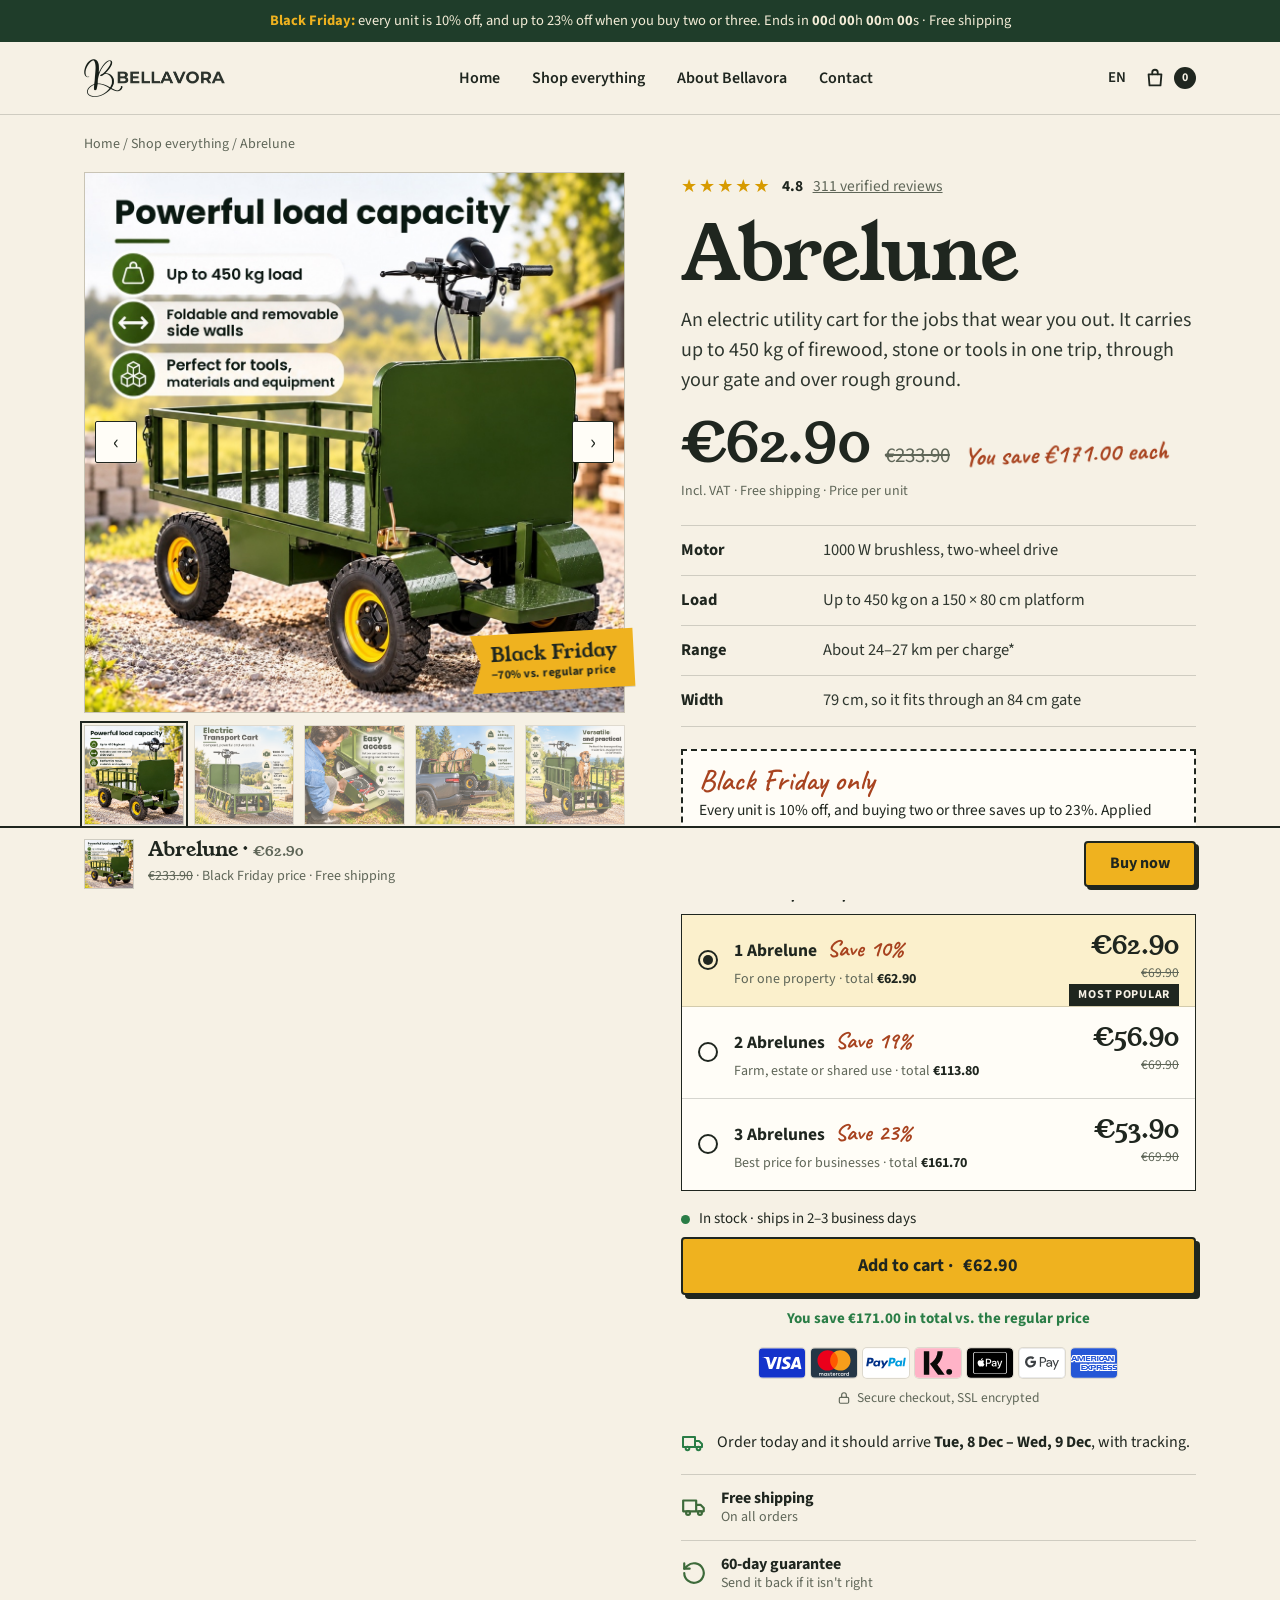
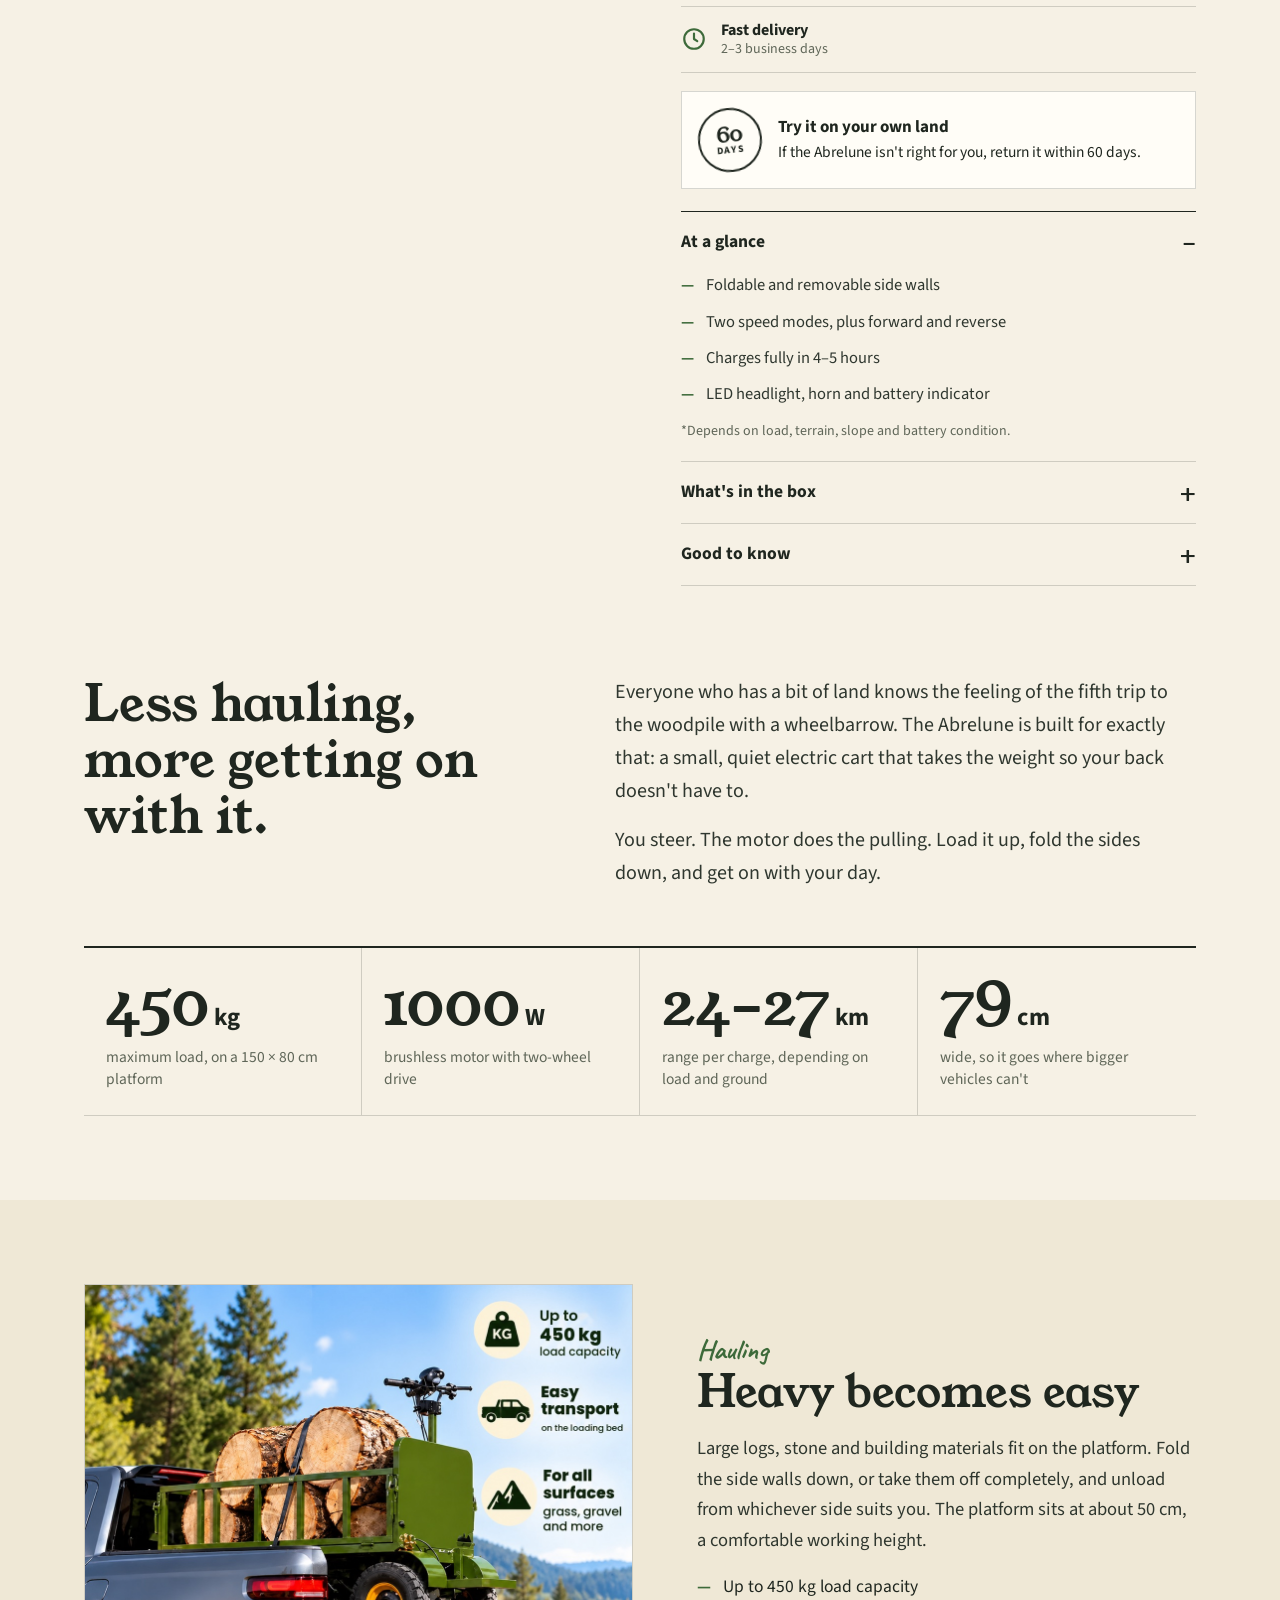
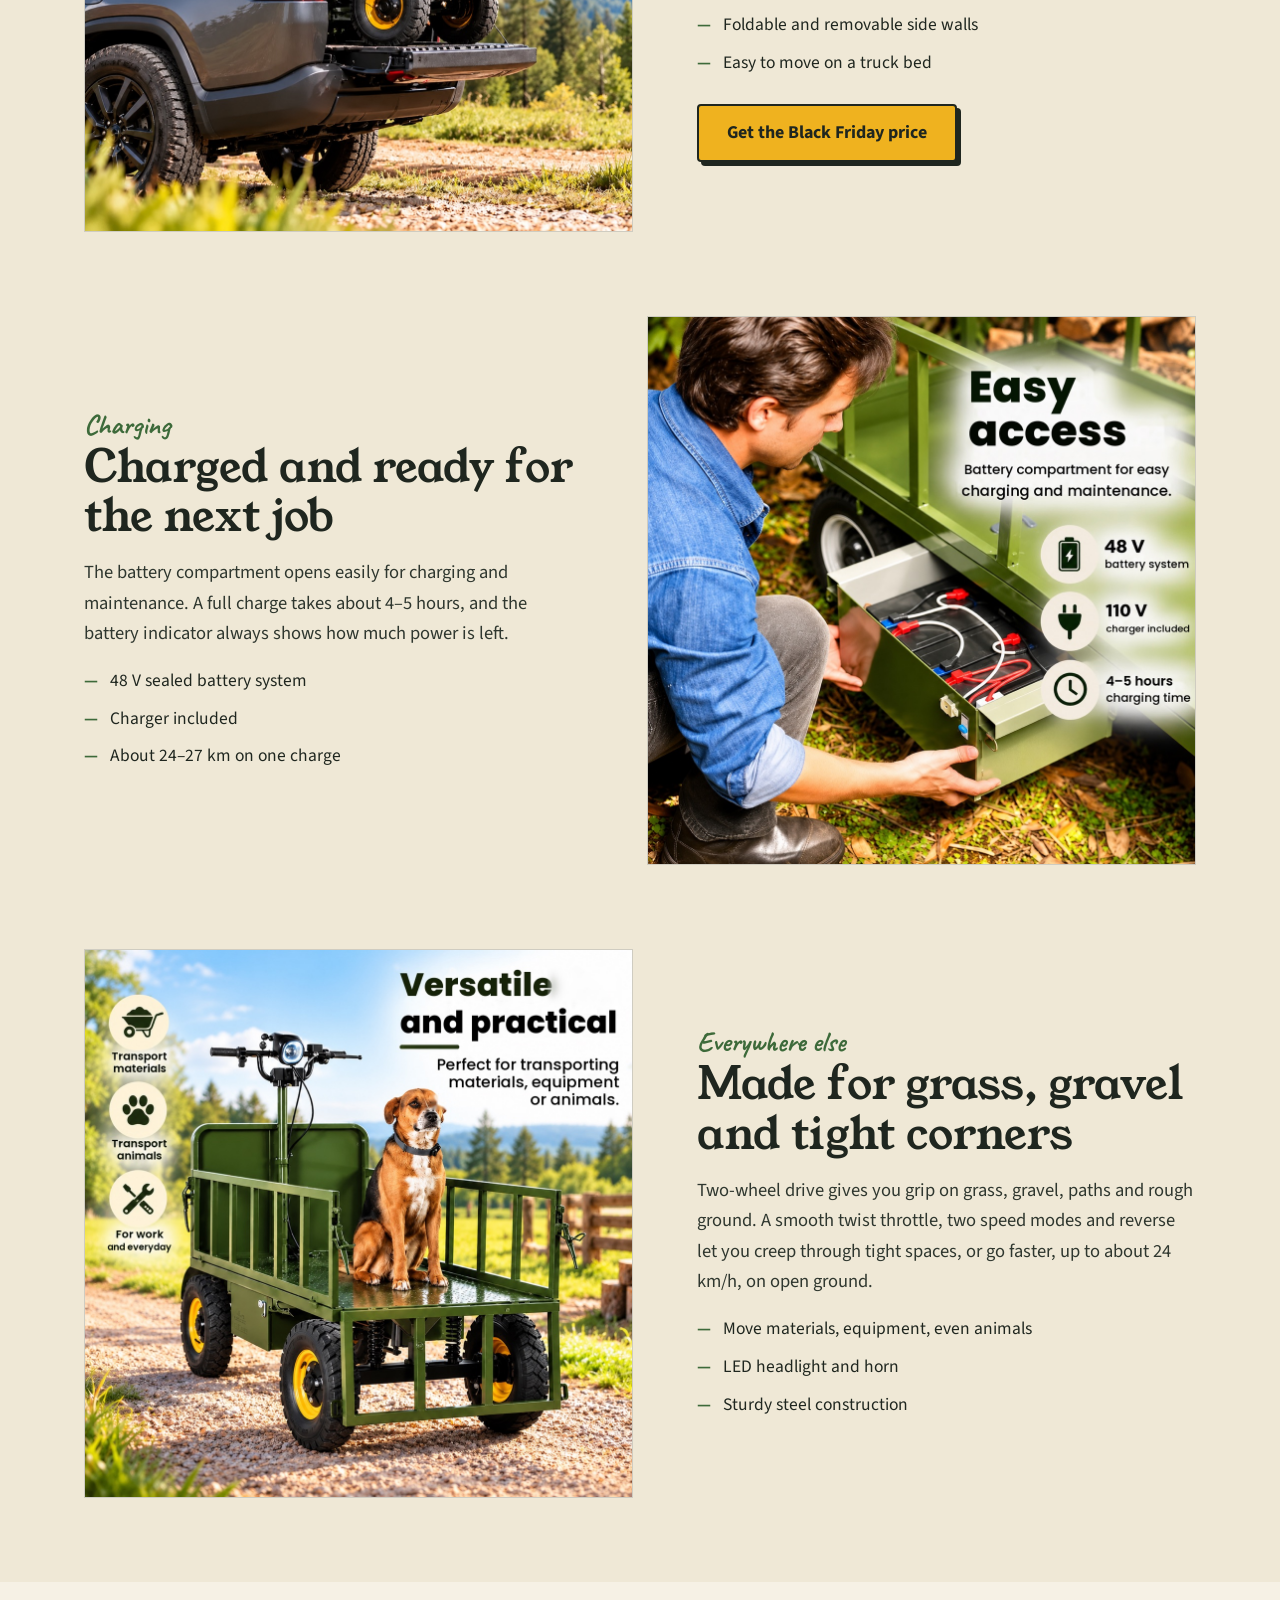
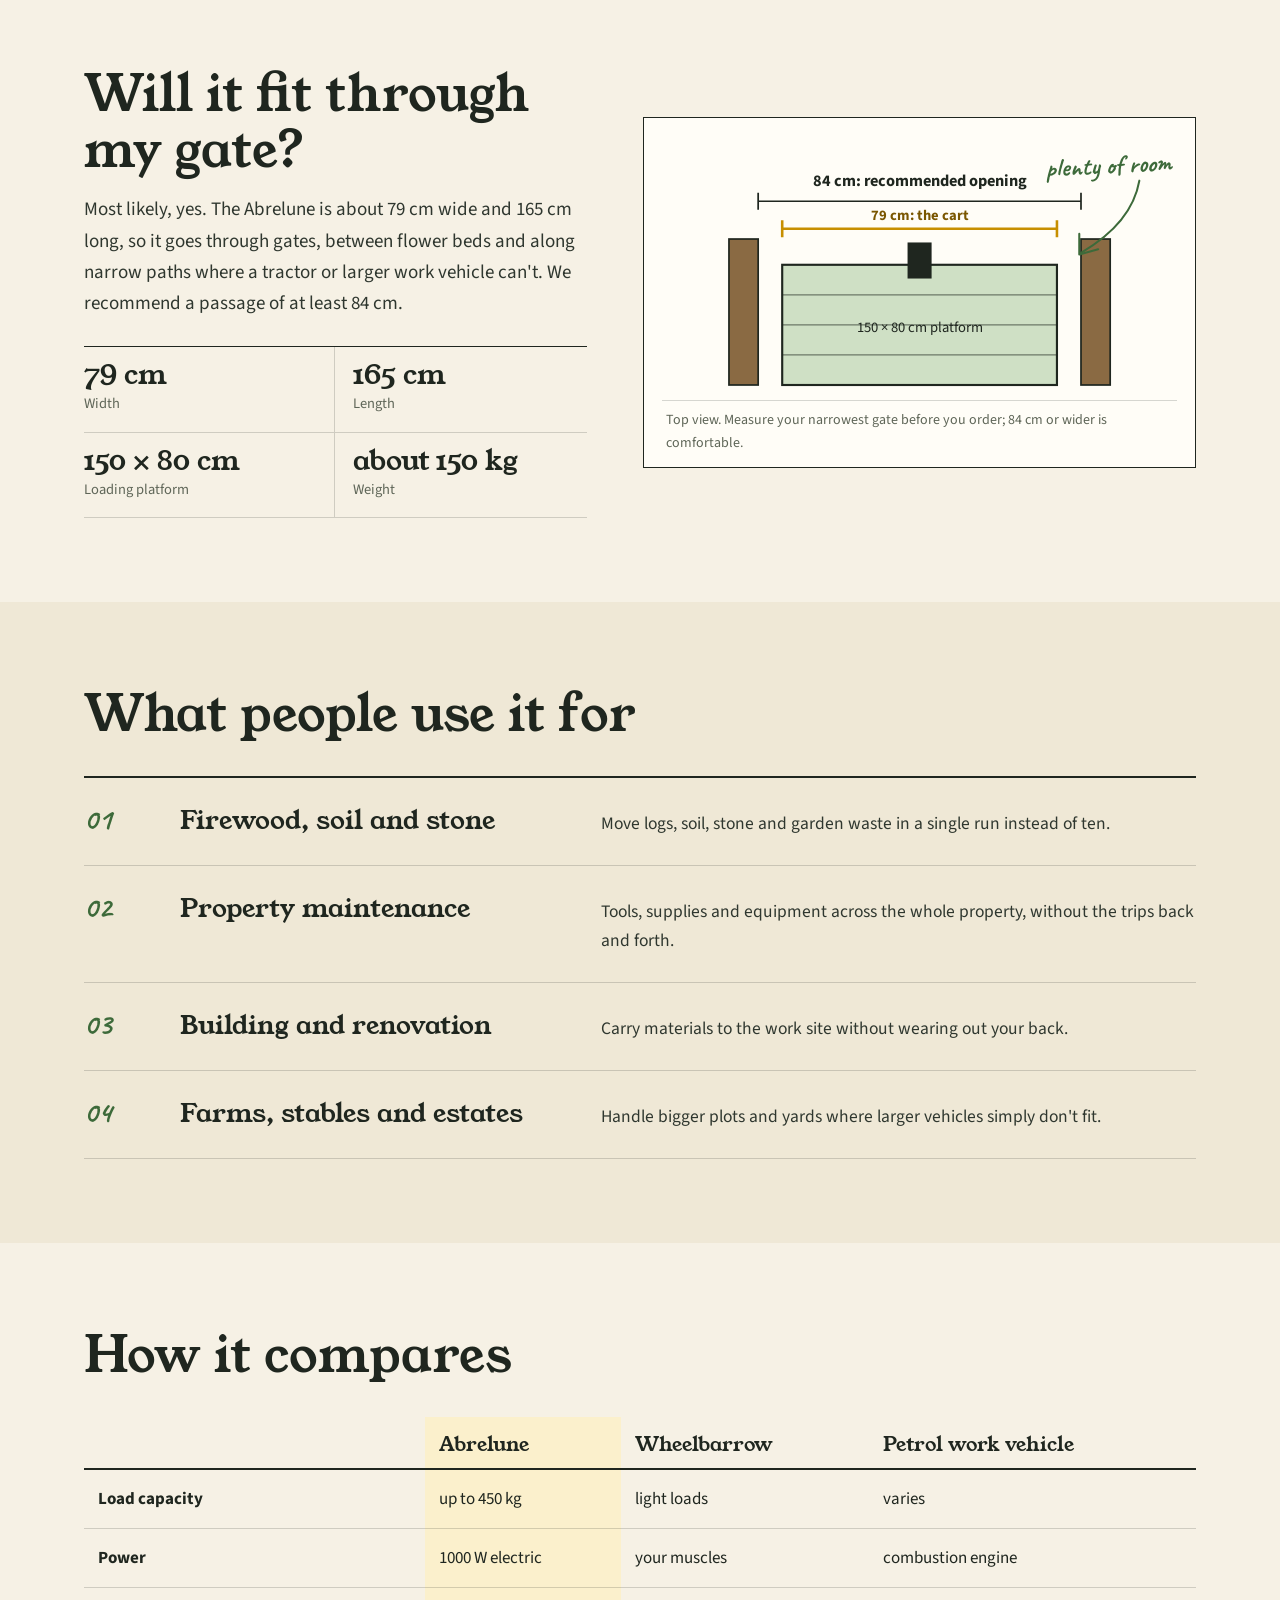
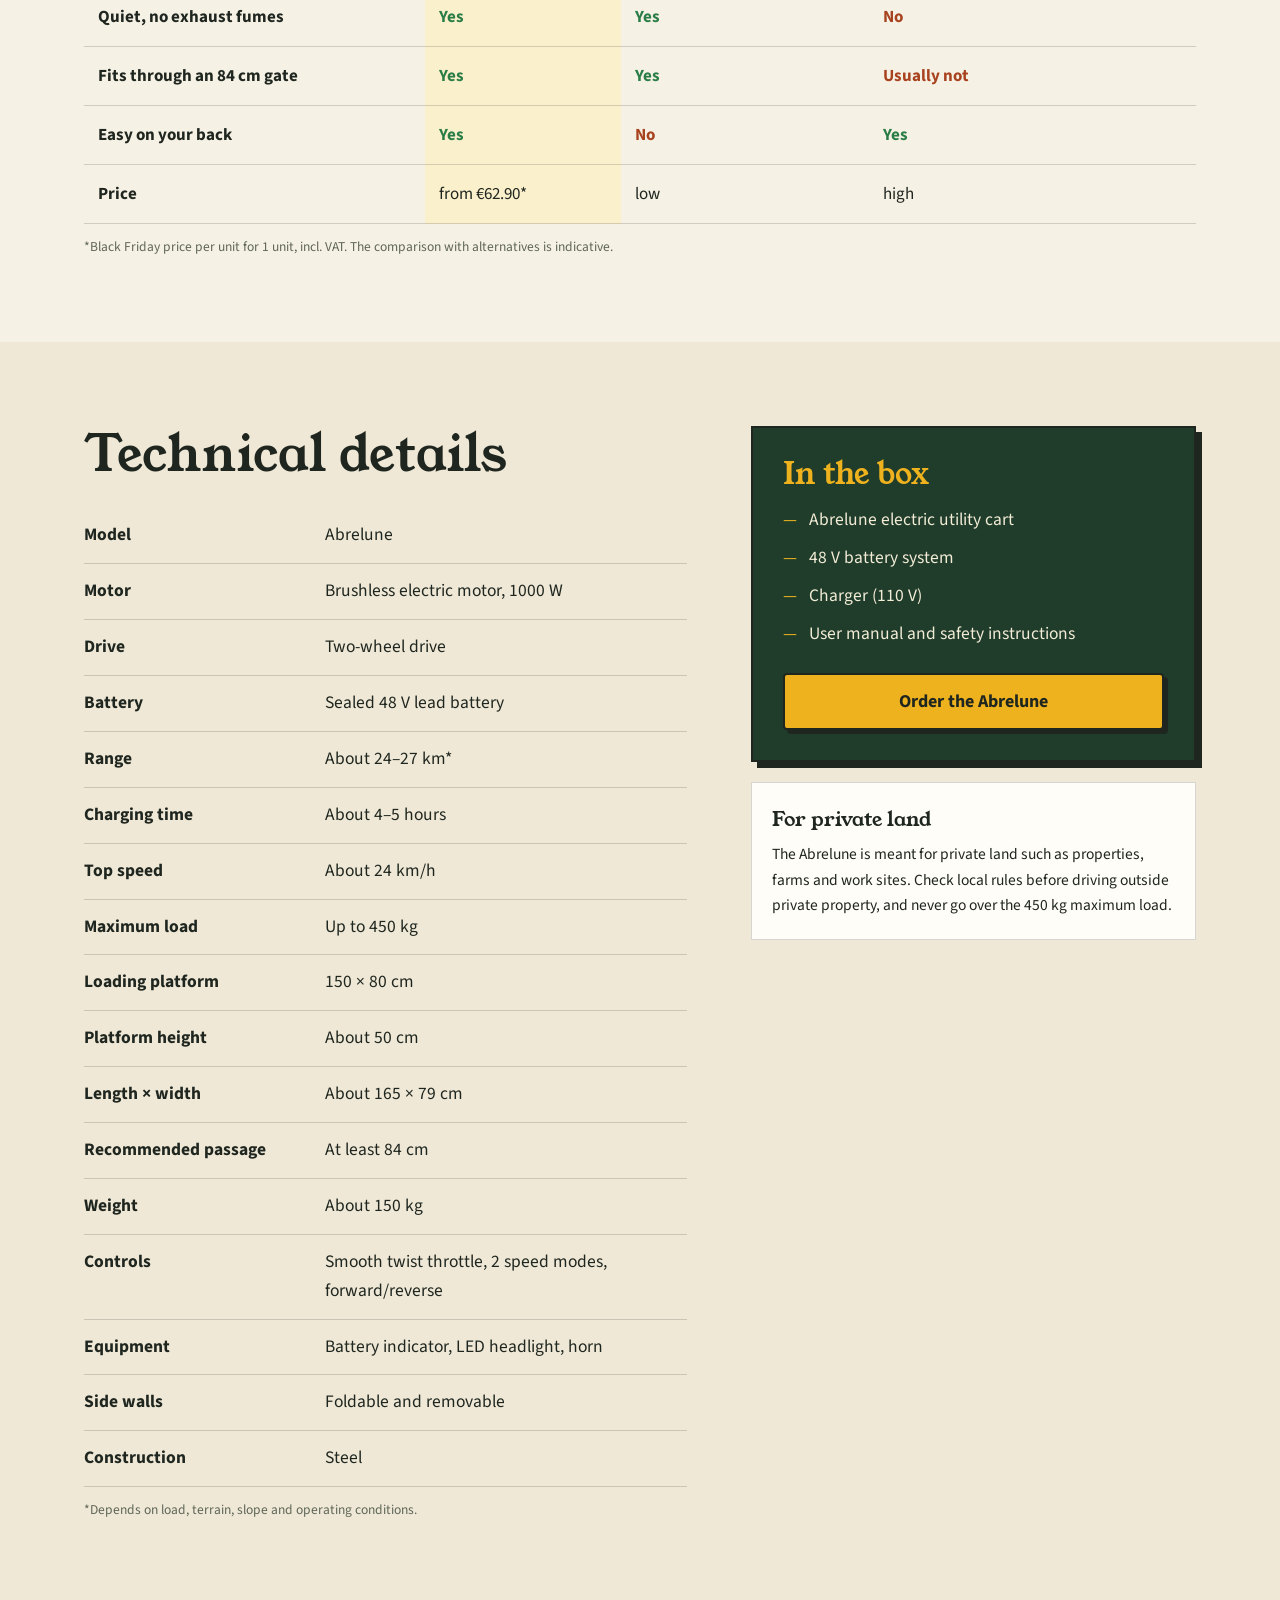
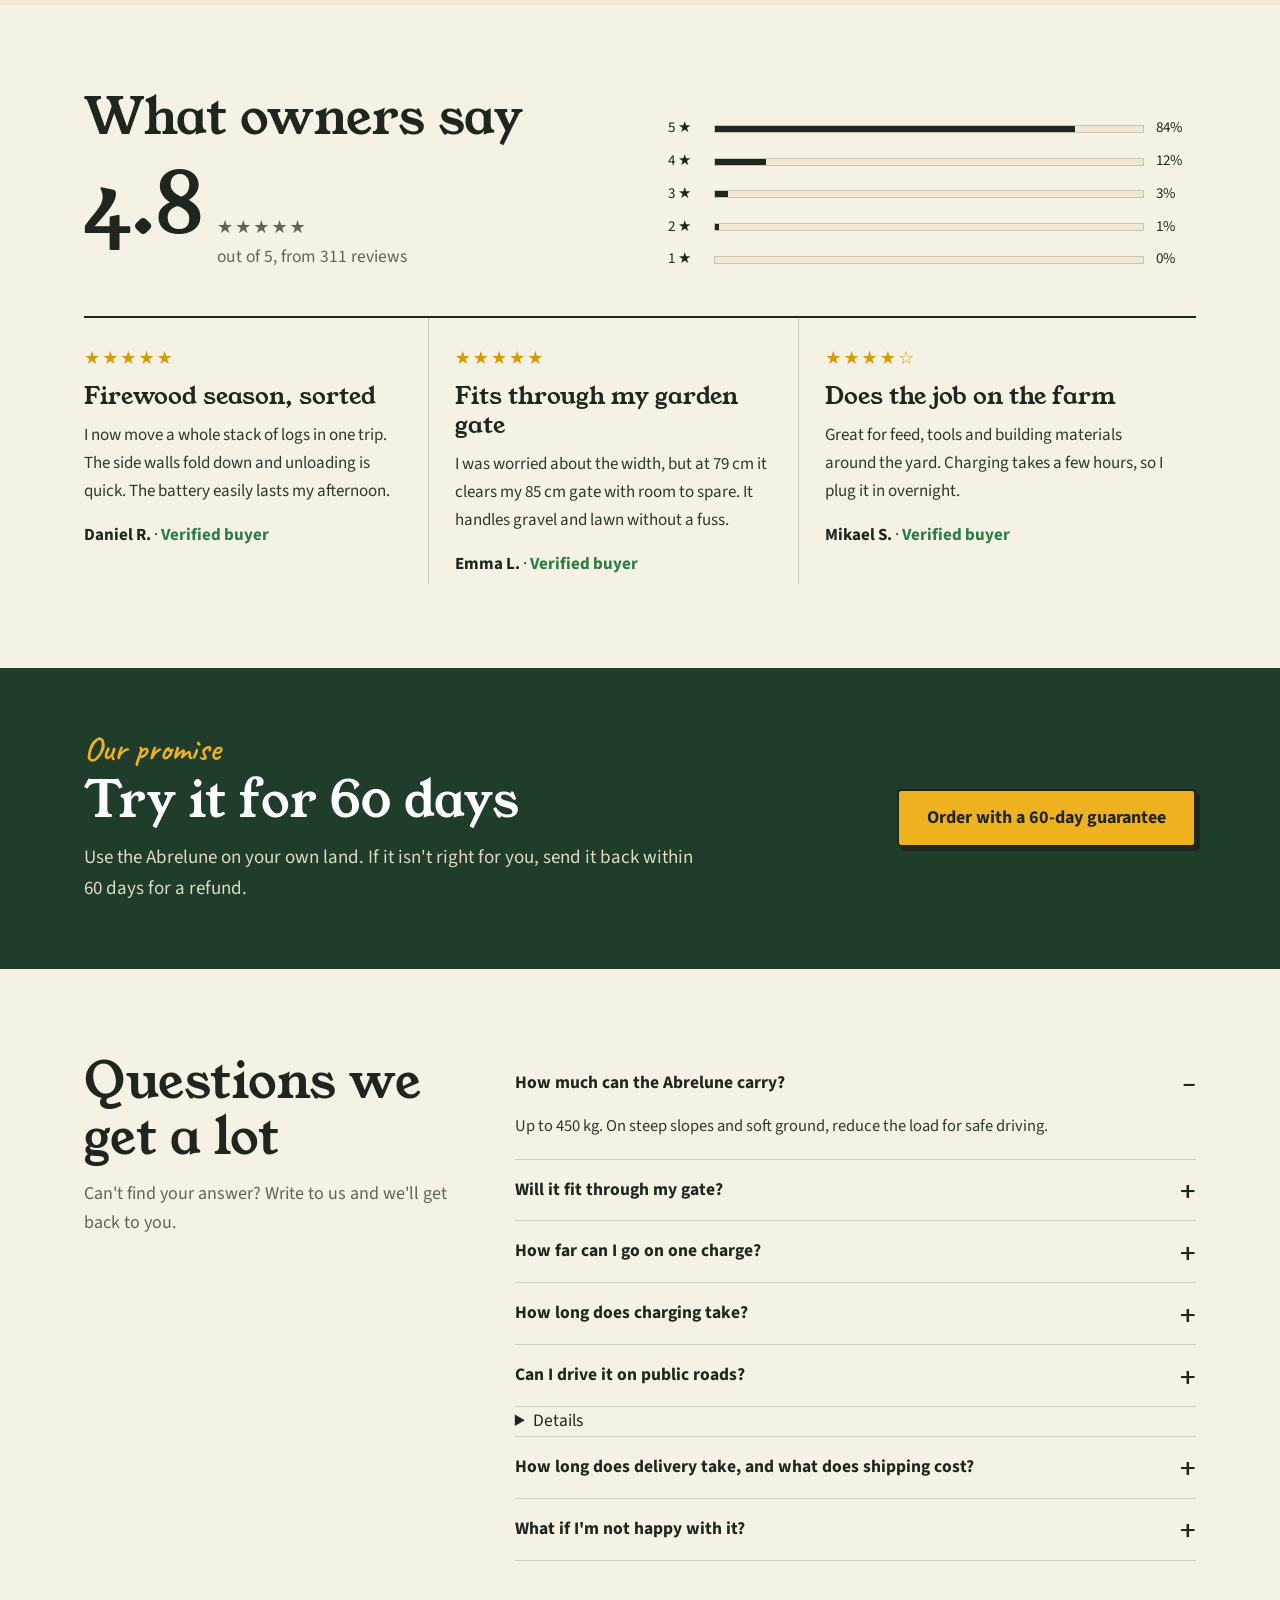
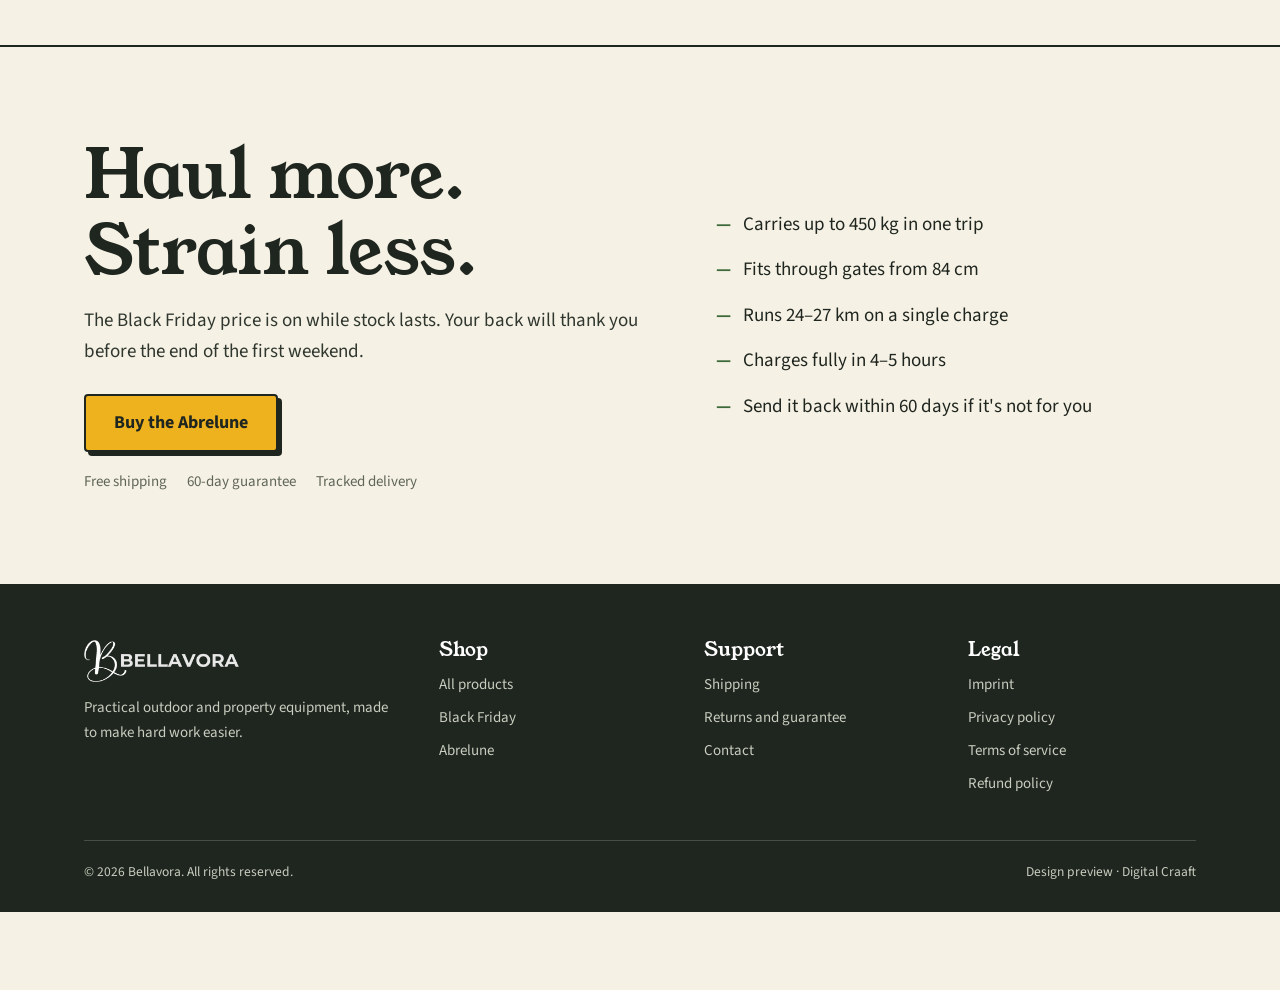
==== commit 53a9fb68: "Offers: clean tier prices, cent-exact maths, honest stock/proof, working sticky add, cart stepper + " ====
--- a/abrelune/index.html
+++ b/abrelune/index.html
@@ -4,7 +4,7 @@
 <meta charset="utf-8">
 <meta name="viewport" content="width=device-width,initial-scale=1">
 <title>Abrelune Electric Utility Cart · 450 kg Load, 1000 W Motor | Bellavora</title>
-<meta name="description" content="Abrelune electric utility cart: carries up to 450 kg, 1000 W brushless motor, 24–27 km range, only 79 cm wide. Black Friday: up to 15% quantity discount + extra 10% off. Free shipping, 60-day guarantee.">
+<meta name="description" content="Abrelune electric utility cart: carries up to 450 kg, 1000 W brushless motor, 24–27 km range, only 79 cm wide. Black Friday: 10% off every unit, up to 23% off when you buy 2–3. Free shipping, 60-day guarantee.">
 <link rel="canonical" href="https://bellavorait.com/en/products/abrelune">
 <link rel="alternate" hreflang="en" href="https://bellavorait.com/en/products/abrelune">
 <link rel="alternate" hreflang="sv" href="https://bellavorait.com/sv/products/abrelune">
@@ -20,7 +20,7 @@
 <link rel="stylesheet" href="styles.css">
 <script type="application/ld+json">
 {"@context":"https://schema.org","@graph":[
-{"@type":"Product","name":"Abrelune Electric Utility Cart","description":"Compact electric utility cart for property maintenance, gardening and outdoor work. Carries up to 450 kg on a 150 × 80 cm platform, 1000 W brushless motor, about 24–27 km range.","image":["assets/abrelune-1.jpg","assets/abrelune-2.jpg","assets/abrelune-3.jpg","assets/abrelune-4.jpg","assets/abrelune-5.jpg"],"brand":{"@type":"Brand","name":"Bellavora"},"sku":"ABRELUNE-450","aggregateRating":{"@type":"AggregateRating","ratingValue":"4.8","reviewCount":"311"},"offers":{"@type":"Offer","url":"https://bellavorait.com/en/products/abrelune","priceCurrency":"EUR","price":"62.91","priceValidUntil":"2026-11-30","availability":"https://schema.org/InStock","itemCondition":"https://schema.org/NewCondition","shippingDetails":{"@type":"OfferShippingDetails","shippingRate":{"@type":"MonetaryAmount","value":"0","currency":"EUR"},"deliveryTime":{"@type":"ShippingDeliveryTime","transitTime":{"@type":"QuantitativeValue","minValue":2,"maxValue":3,"unitCode":"DAY"}}},"hasMerchantReturnPolicy":{"@type":"MerchantReturnPolicy","merchantReturnDays":60,"returnPolicyCategory":"https://schema.org/MerchantReturnFiniteReturnWindow"}}},
+{"@type":"Product","name":"Abrelune Electric Utility Cart","description":"Compact electric utility cart for property maintenance, gardening and outdoor work. Carries up to 450 kg on a 150 × 80 cm platform, 1000 W brushless motor, about 24–27 km range.","image":["assets/abrelune-1.jpg","assets/abrelune-2.jpg","assets/abrelune-3.jpg","assets/abrelune-4.jpg","assets/abrelune-5.jpg"],"brand":{"@type":"Brand","name":"Bellavora"},"sku":"ABRELUNE-450","aggregateRating":{"@type":"AggregateRating","ratingValue":"4.8","reviewCount":"311"},"offers":{"@type":"Offer","url":"https://bellavorait.com/en/products/abrelune","priceCurrency":"EUR","price":"62.90","priceValidUntil":"2026-11-30","availability":"https://schema.org/InStock","itemCondition":"https://schema.org/NewCondition","shippingDetails":{"@type":"OfferShippingDetails","shippingRate":{"@type":"MonetaryAmount","value":"0","currency":"EUR"},"deliveryTime":{"@type":"ShippingDeliveryTime","transitTime":{"@type":"QuantitativeValue","minValue":2,"maxValue":3,"unitCode":"DAY"}}},"hasMerchantReturnPolicy":{"@type":"MerchantReturnPolicy","merchantReturnDays":60,"returnPolicyCategory":"https://schema.org/MerchantReturnFiniteReturnWindow"}}},
 {"@type":"BreadcrumbList","itemListElement":[{"@type":"ListItem","position":1,"name":"Home","item":"https://bellavorait.com/en"},{"@type":"ListItem","position":2,"name":"Shop everything","item":"https://bellavorait.com/en/collections/all"},{"@type":"ListItem","position":3,"name":"Abrelune"}]},
 {"@type":"FAQPage","mainEntity":[
 {"@type":"Question","name":"How much can the Abrelune carry?","acceptedAnswer":{"@type":"Answer","text":"Up to 450 kg. On steep slopes and soft ground, reduce the load for safe driving."}},
@@ -54,7 +54,7 @@
 </svg>
 
 <div class="announce">
-  <b>Black Friday:</b> 10% off everything, and more off when you buy two or three. Ends in <span class="cd" data-countdown><span data-d>00</span>d <span data-h>00</span>h <span data-m>00</span>m <span data-s>00</span>s</span> · Free shipping
+  <b>Black Friday:</b> every unit is 10% off, and up to 23% off when you buy two or three. Ends in <span class="cd" data-countdown><span data-d>00</span>d <span data-h>00</span>h <span data-m>00</span>m <span data-s>00</span>s</span> · Free shipping
 </div>
 
 <header class="top">
@@ -106,7 +106,7 @@
       </div>
       <div class="buy-body">
         <div class="price-row">
-          <span class="price" data-price>€62.91</span>
+          <span class="price" data-price>€62.90</span>
           <span class="was">€233.90</span>
           <span class="save" data-save>You save €171.00 each</span>
         </div>
@@ -121,27 +121,28 @@
 
         <div class="bf-note">
           <span class="hand">Black Friday only</span>
-          <p>Extra 10% off, taken off automatically in your cart. Ends in <span class="cd" data-countdown><span data-d>00</span>d <span data-h>00</span>h <span data-m>00</span>m <span data-s>00</span>s</span>.</p>
+          <p>Every unit is 10% off, and buying two or three saves up to 23%. Applied automatically in your cart. Ends <b data-ends></b>, in \1.</p>
         </div>
 
         <p class="q-label">How many do you need?</p>
         <div class="tiers" id="tiers" role="radiogroup" aria-label="Choose quantity">
-          <label class="tier" data-qty="1"><input type="radio" name="q" value="1"><span class="dot"></span>
-            <span><span class="t1">1 Abrelune</span><span class="t2">For one property</span></span>
-            <span class="tp"><b data-tp>€62.91</b><s data-ts>€69.90</s></span></label>
-          <label class="tier on" data-qty="2"><input type="radio" name="q" value="2" checked><span class="dot"></span>
+          <label class="tier on" data-qty="1"><input type="radio" name="q" value="1" checked><span class="dot"></span>
+            <span><span class="t1">1 Abrelune <em data-tsave></em></span><span class="t2">For one property · total <b data-tt></b></span></span>
+            <span class="tp"><b data-tp></b><s data-ts></s></span></label>
+          <label class="tier" data-qty="2"><input type="radio" name="q" value="2"><span class="dot"></span>
             <span class="pop">Most popular</span>
-            <span><span class="t1">2 Abrelunes <em>save 10%</em></span><span class="t2">Farm, estate or shared use · per unit</span></span>
-            <span class="tp"><b data-tp>€56.62</b><s data-ts>€69.90</s></span></label>
+            <span><span class="t1">2 Abrelunes <em data-tsave></em></span><span class="t2">Farm, estate or shared use · total <b data-tt></b></span></span>
+            <span class="tp"><b data-tp></b><s data-ts></s></span></label>
           <label class="tier" data-qty="3"><input type="radio" name="q" value="3"><span class="dot"></span>
-            <span><span class="t1">3 Abrelunes <em>save 15%</em></span><span class="t2">Best price for businesses · per unit</span></span>
-            <span class="tp"><b data-tp>€53.47</b><s data-ts>€69.90</s></span></label>
-        </div>
-
-        <p class="stock"><i></i><span>In stock. Black Friday allocation: only <b>23</b> left at this price.</span></p>
+            <span><span class="t1">3 Abrelunes <em data-tsave></em></span><span class="t2">Best price for businesses · total <b data-tt></b></span></span>
+            <span class="tp"><b data-tp></b><s data-ts></s></span></label>
+        </div>
+
+        <p class="stock"><i></i><span>In stock · ships in 2–3 business days<span data-stock-n> · only <b>0</b> left</span></span></p>
         <div class="bar"><span></span></div>
 
-        <button class="btn btn-block" data-add>Add to cart · <span data-total>€113.24</span></button>
+        <button class="btn btn-block" data-add>Add to cart · <span data-total>€62.90</span></button>
+        <p class="total-save" data-totsave></p>
         <div class="pay" aria-label="Payment methods">
           <img src="assets/pay/visa.svg" alt="Visa" width="46" height="30"><img src="assets/pay/mastercard.svg" alt="Mastercard" width="46" height="30"><img src="assets/pay/paypal.svg" alt="PayPal" width="46" height="30"><img src="assets/pay/klarna.svg" alt="Klarna" width="46" height="30"><img src="assets/pay/applepay.svg" alt="Apple Pay" width="46" height="30"><img src="assets/pay/googlepay.svg" alt="Google Pay" width="46" height="30"><img src="assets/pay/amex.svg" alt="American Express" width="46" height="30">
         </div>
@@ -272,7 +273,7 @@
         <tr><td>Quiet, no exhaust fumes</td><td class="us y">Yes</td><td class="y">Yes</td><td class="n">No</td></tr>
         <tr><td>Fits through an 84 cm gate</td><td class="us y">Yes</td><td class="y">Yes</td><td class="n">Usually not</td></tr>
         <tr><td>Easy on your back</td><td class="us y">Yes</td><td class="n">No</td><td class="y">Yes</td></tr>
-        <tr><td>Price</td><td class="us">from €62.91*</td><td>low</td><td>high</td></tr>
+        <tr><td>Price</td><td class="us">from €62.90*</td><td>low</td><td>high</td></tr>
       </tbody>
     </table></div>
     <p style="font-size:13.5px;color:var(--mute);margin-top:12px">*Black Friday price per unit for 1 unit, incl. VAT. The comparison with alternatives is indicative.</p>
@@ -354,7 +355,7 @@
       <details class="acc"><summary>How far can I go on one charge?</summary><div class="acc-b">About 24–27 km, depending on load, terrain, slope and battery condition.</div></details>
       <details class="acc"><summary>How long does charging take?</summary><div class="acc-b">A full charge takes about 4–5 hours. The battery indicator shows the remaining power at all times.</div></details>
       <details class="acc"><summary>Can I drive it on public roads?</summary><div class="acc-b">The Abrelune is intended for private land such as properties, farms and work sites. With a top speed of about 24 km/h, special vehicle-classification rules may apply. Always check local rules before driving outside private property.</div></details>
-      <details class="acc"><summary>How do the Black Friday deal and quantity discount work?</summary><div class="acc-b">Until the sale ends you get an extra 10% off automatically. Buy 2 and save a further 10% per unit; buy 3 and save 15% per unit. Everything is applied in your cart.</div></details>
+      <details class="acc">\1Until the sale ends every unit is automatically 10% off (€62.90 instead of €69.90). Buy more and save more: 2 units at €56.90 each (19% off), 3 units at €53.90 each (23% off). Everything is applied in your cart.\2</details>
       <details class="acc"><summary>How long does delivery take, and what does shipping cost?</summary><div class="acc-b">Shipping is free. Delivery takes 2–3 business days, with tracking.</div></details>
       <details class="acc"><summary>What if I'm not happy with it?</summary><div class="acc-b">You have 60 days to return it under our satisfaction guarantee.</div></details>
     </div>
@@ -395,8 +396,8 @@
 <div class="sticky" id="sticky">
   <div class="wrap">
     <img src="assets/abrelune-1.jpg" alt="">
-    <div class="si"><b>Abrelune · <span data-total>€113.24</span></b><span><s>€233.90</s> · Black Friday price · Free shipping</span></div>
-    <a class="btn" href="#product">Buy now</a>
+    <div class="si"><b>Abrelune · <span data-total>€62.90</span></b><span><s>€233.90</s> · Black Friday price · Free shipping</span></div>
+    <button class="btn" data-sticky-add>Buy now</button>
   </div>
 </div>
 
@@ -409,14 +410,16 @@
 <aside class="drawer" aria-label="Cart">
   <header><b>Your cart</b><button data-close-cart aria-label="Close" style="font-size:30px;line-height:1">×</button></header>
   <div class="body">
-    <div class="free"><b>Free shipping unlocked</b><div class="bar"><span></span></div></div>
-    <div class="line-i"><img src="assets/abrelune-1.jpg" alt="Abrelune"><div><b>Abrelune electric utility cart</b><small data-cl-qty>2 ×</small><br><small>Black Friday price</small></div></div>
+    <div class="free"><b>Free shipping unlocked</b></div>
+    <div class="line-i"><img src="assets/abrelune-1.jpg" alt="Abrelune"><div class="li-t"><b>Abrelune electric utility cart</b><small>Black Friday price · <span data-cl-each></span></small>
+      <div class="stepper"><button type="button" data-minus aria-label="Fewer">−</button><span data-cl-qty>1</span><button type="button" data-plus aria-label="More">+</button></div></div><b class="lp" data-cl-price></b></div>
+    <div class="nudge" data-nudge hidden></div>
   </div>
   <div class="foot">
-    <div class="sum"><span>Subtotal</span><span data-c-sub>€139.80</span></div>
-    <div class="sum g"><span>Quantity discount</span><span data-c-qd>−€13.98</span></div>
-    <div class="sum g"><span>Black Friday −10%</span><span data-c-bf>−€12.58</span></div>
-    <div class="sum t"><span>Total</span><span data-total>€113.24</span></div>
+    <div class="sum"><span>Subtotal (regular price)</span><span data-c-sub></span></div>
+    <div class="sum g"><span>Black Friday &amp; quantity savings</span><span data-c-save></span></div>
+    <div class="sum"><span>Shipping</span><span>Free</span></div>
+    <div class="sum t"><span>Total</span><span data-total></span></div>
     <a class="btn btn-block" href="#">Checkout</a>
   </div>
 </aside>
--- a/abrelune/styles.css
+++ b/abrelune/styles.css
@@ -291,3 +291,16 @@
   .promise{padding:50px 0}
 }
 @media(prefers-reduced-motion:reduce){*{animation:none!important;transition:none!important}}
+
+/* offer additions */
+.total-save{text-align:center;font-weight:700;color:var(--ok);font-size:15px;margin-top:12px}
+.tier .t2 b{color:var(--ink)}
+.li-t{flex:1;min-width:0}.line-i{align-items:flex-start}
+.lp{margin-left:auto;font:400 20px/1.2 var(--f-d);white-space:nowrap}
+.stepper{display:inline-flex;align-items:center;border:1.5px solid var(--ink);margin-top:8px;background:var(--white)}
+.stepper button{width:36px;height:36px;font-size:20px;font-weight:700}
+.stepper span{min-width:30px;text-align:center;font-weight:700}
+.nudge{background:#fbf0cc;border:1px dashed var(--ink);padding:12px 14px;font-size:15px;margin:6px 0 14px;line-height:1.5}
+.nudge button{display:block;margin-top:8px;background:var(--brass);color:var(--ink);font-weight:700;border:2px solid var(--ink);padding:7px 14px;font-size:14px}
+.nudge[hidden],[data-stock-n][hidden]{display:none}
+.li-t small{display:block}
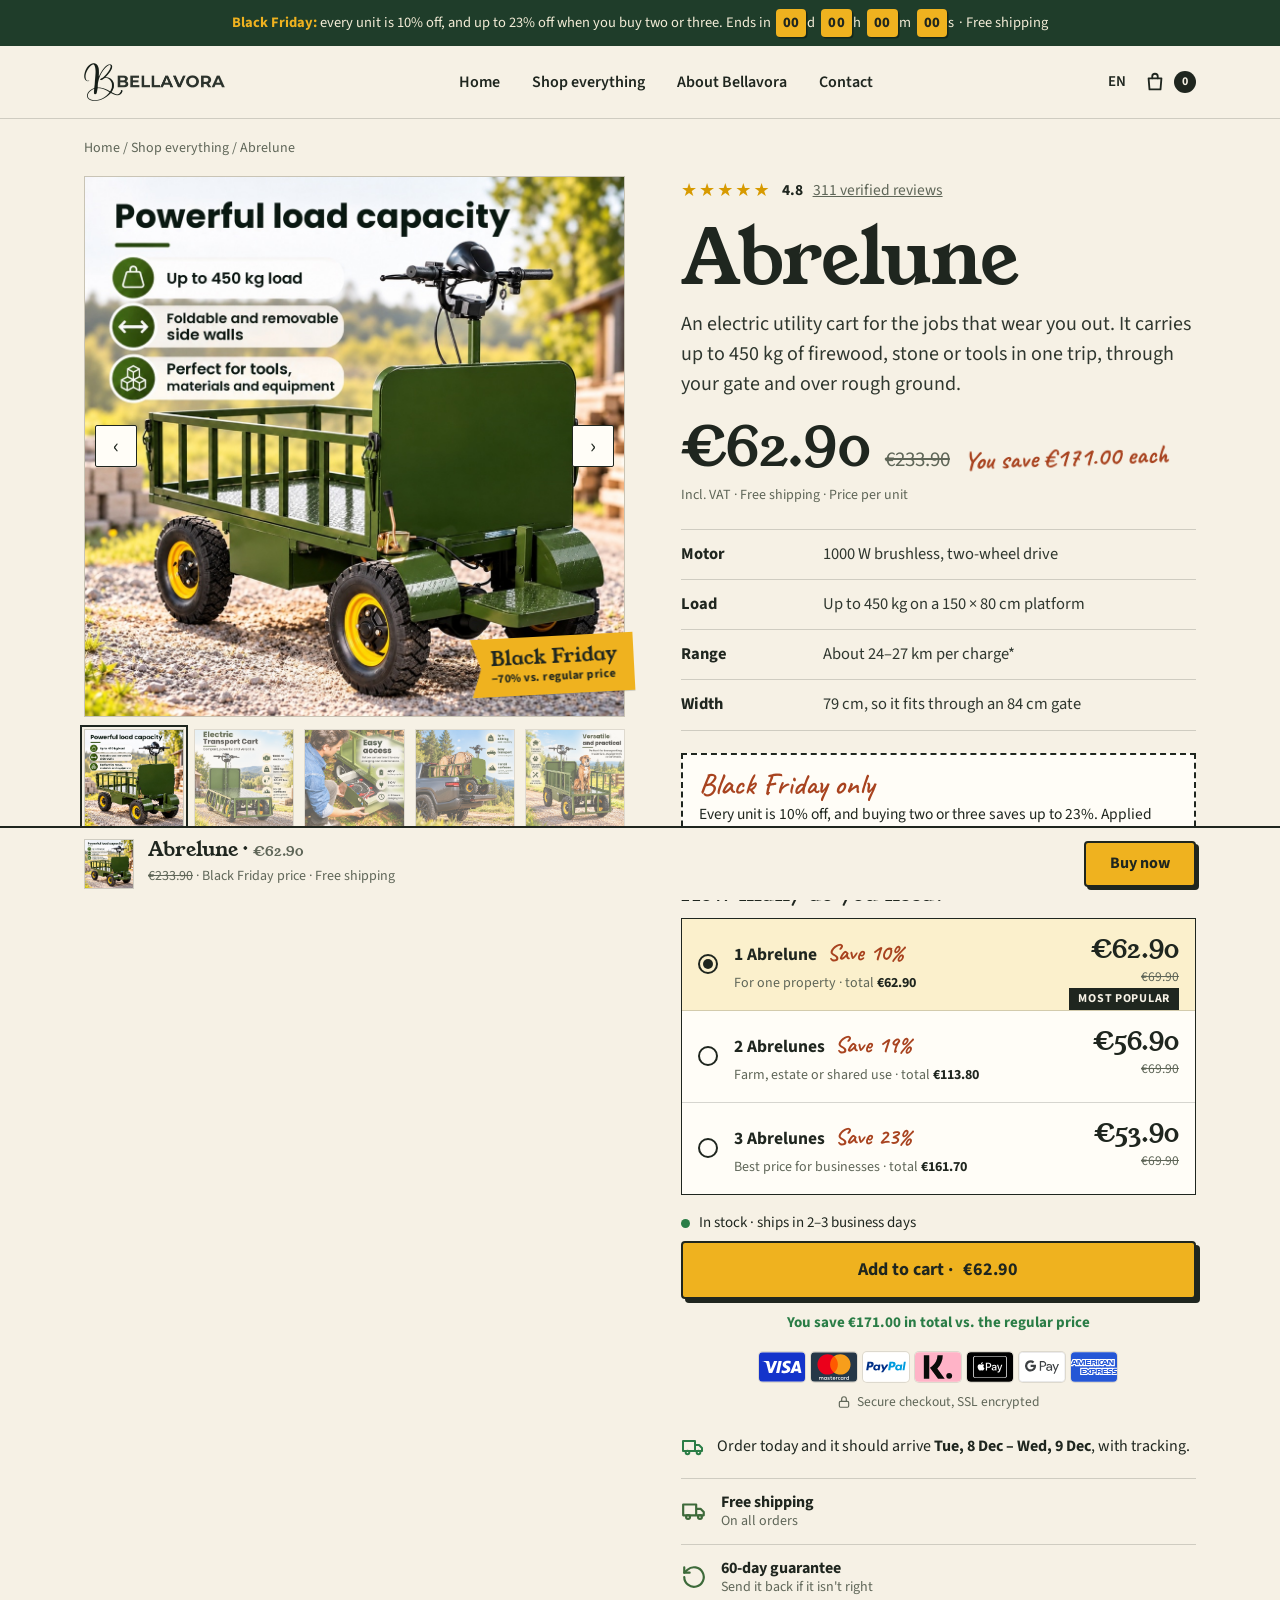
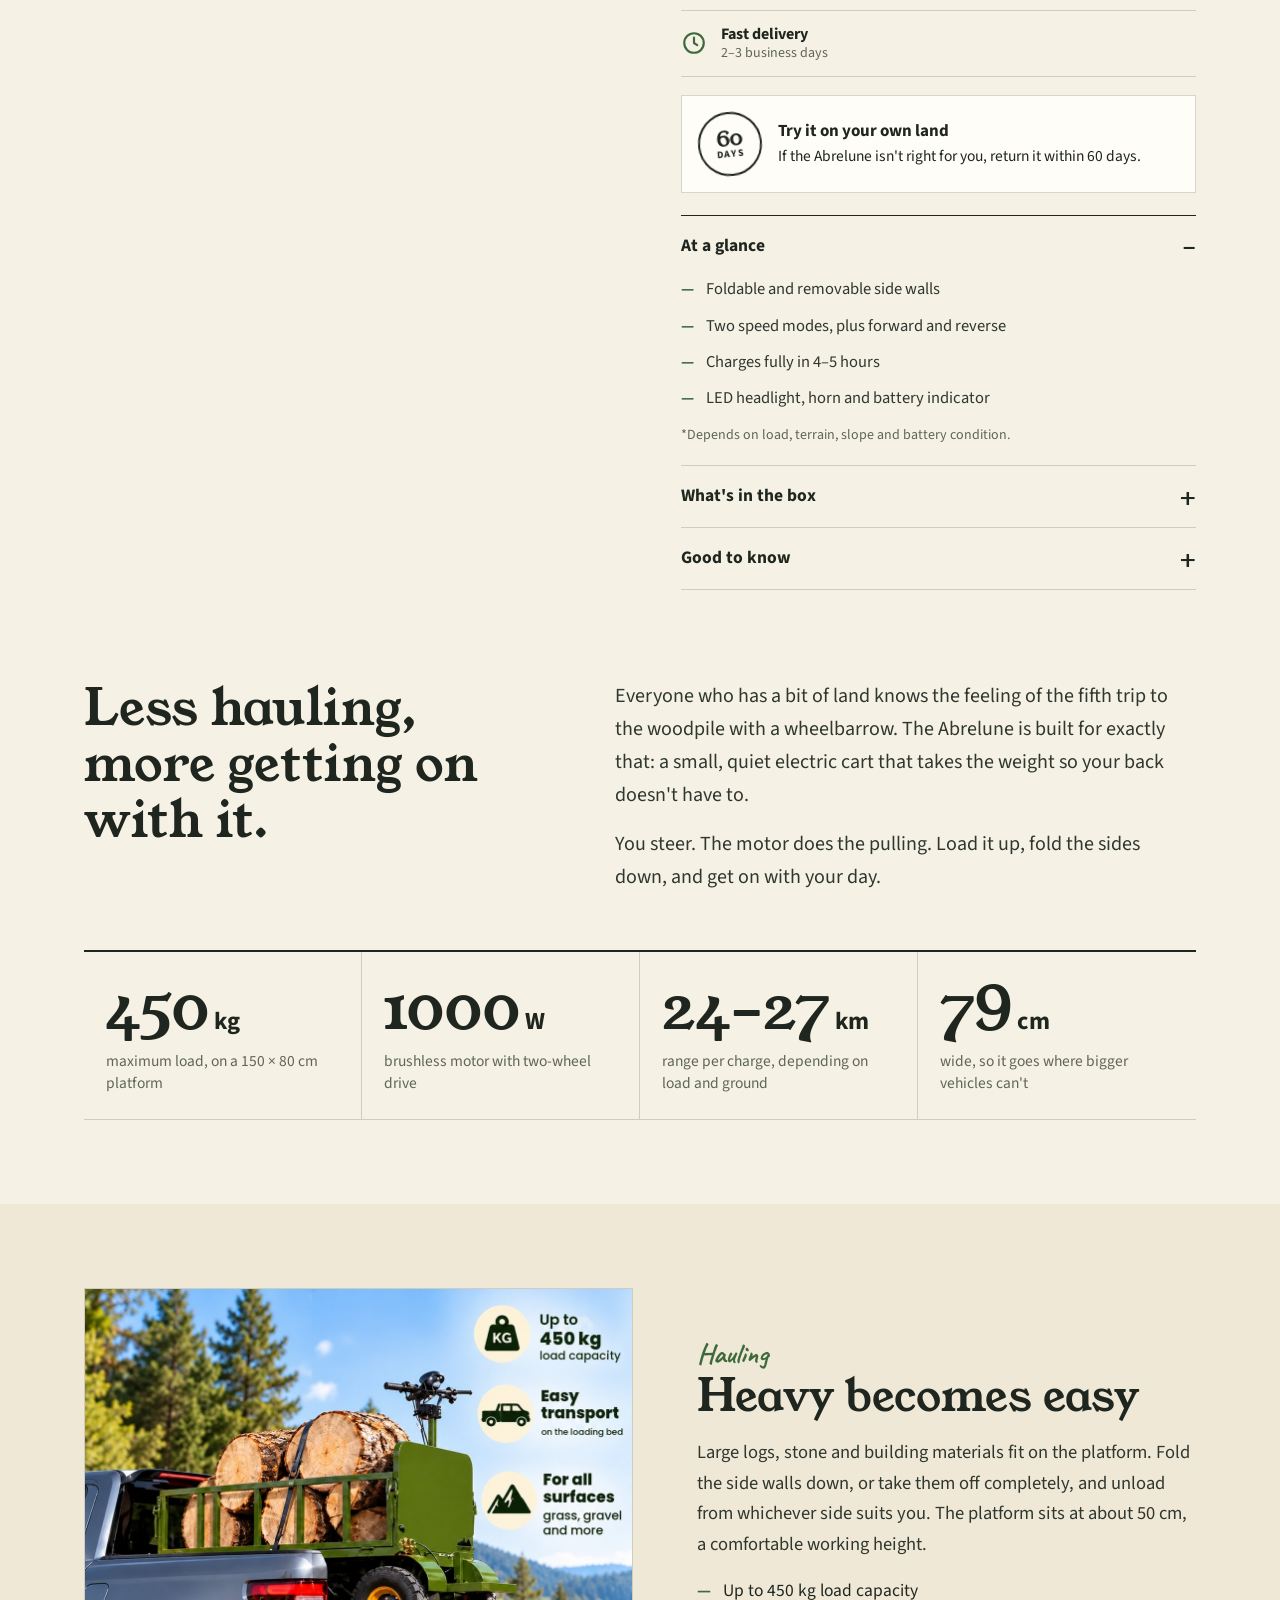
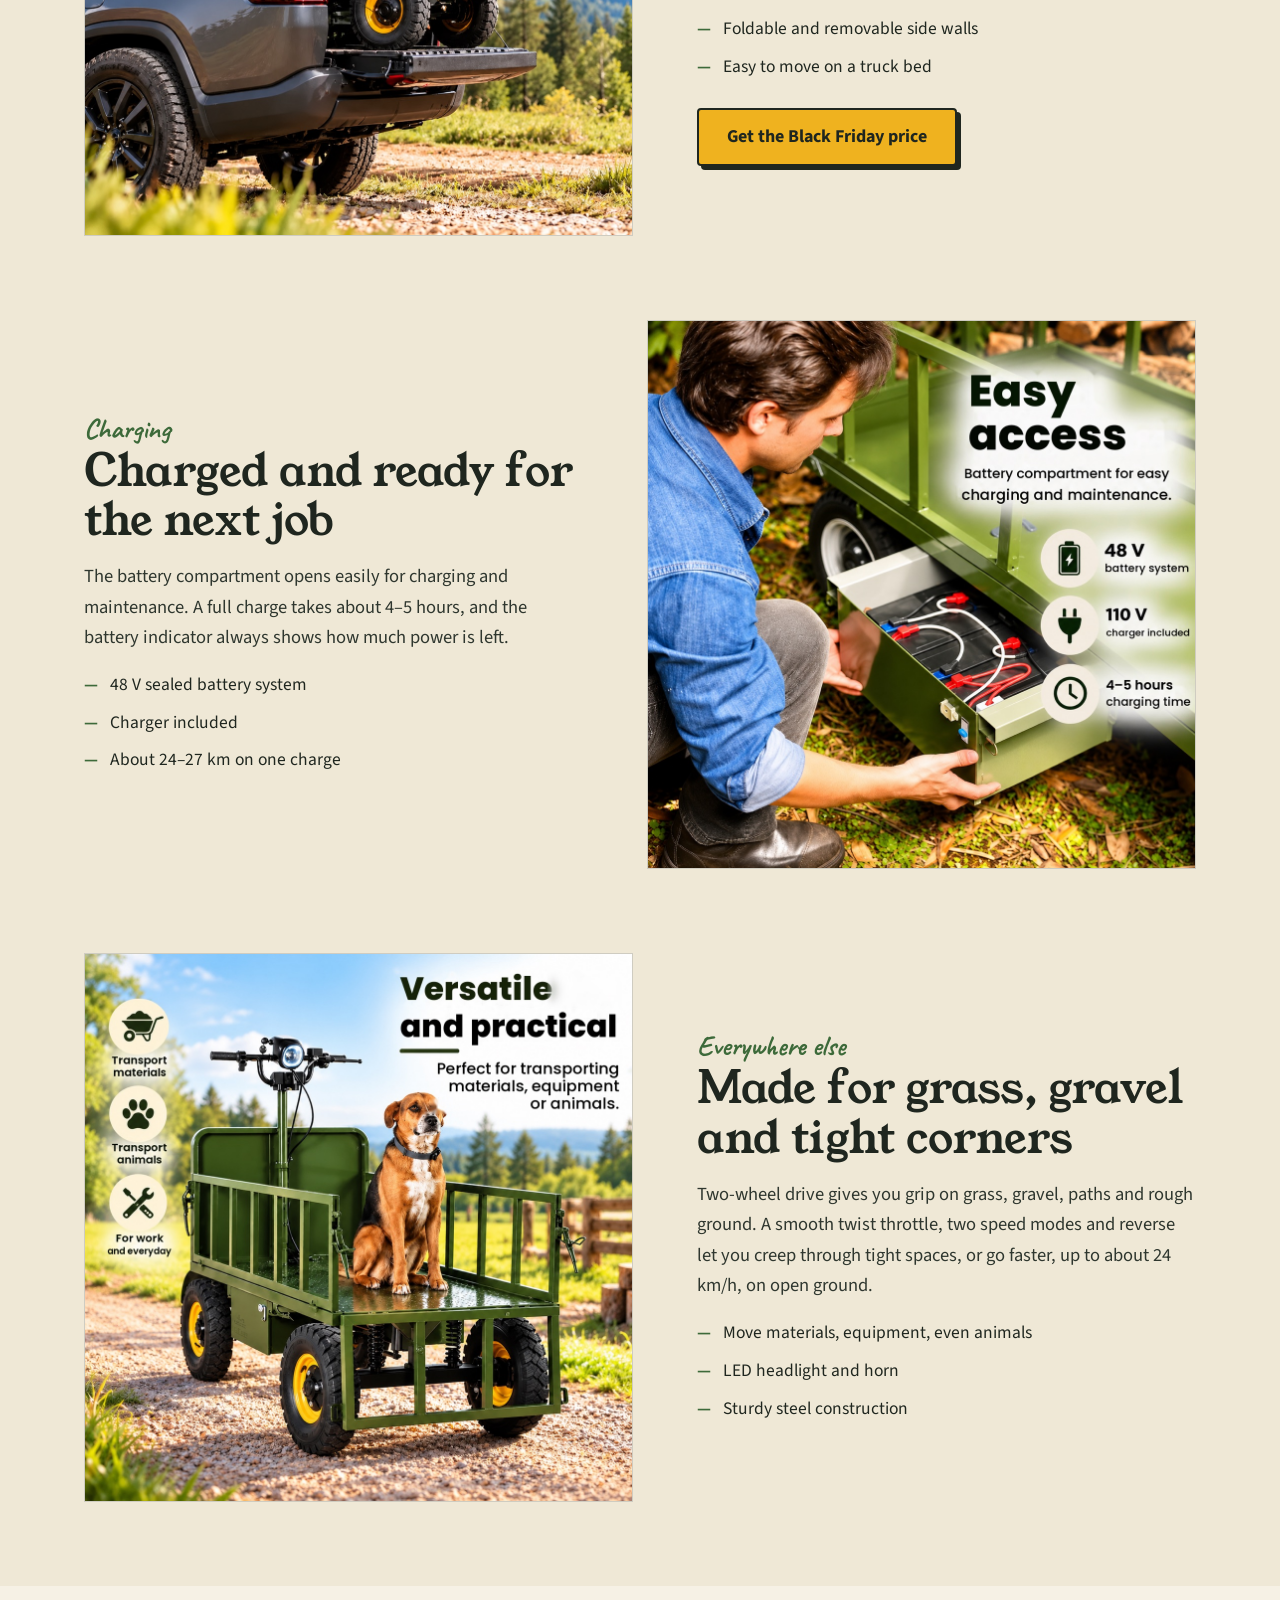
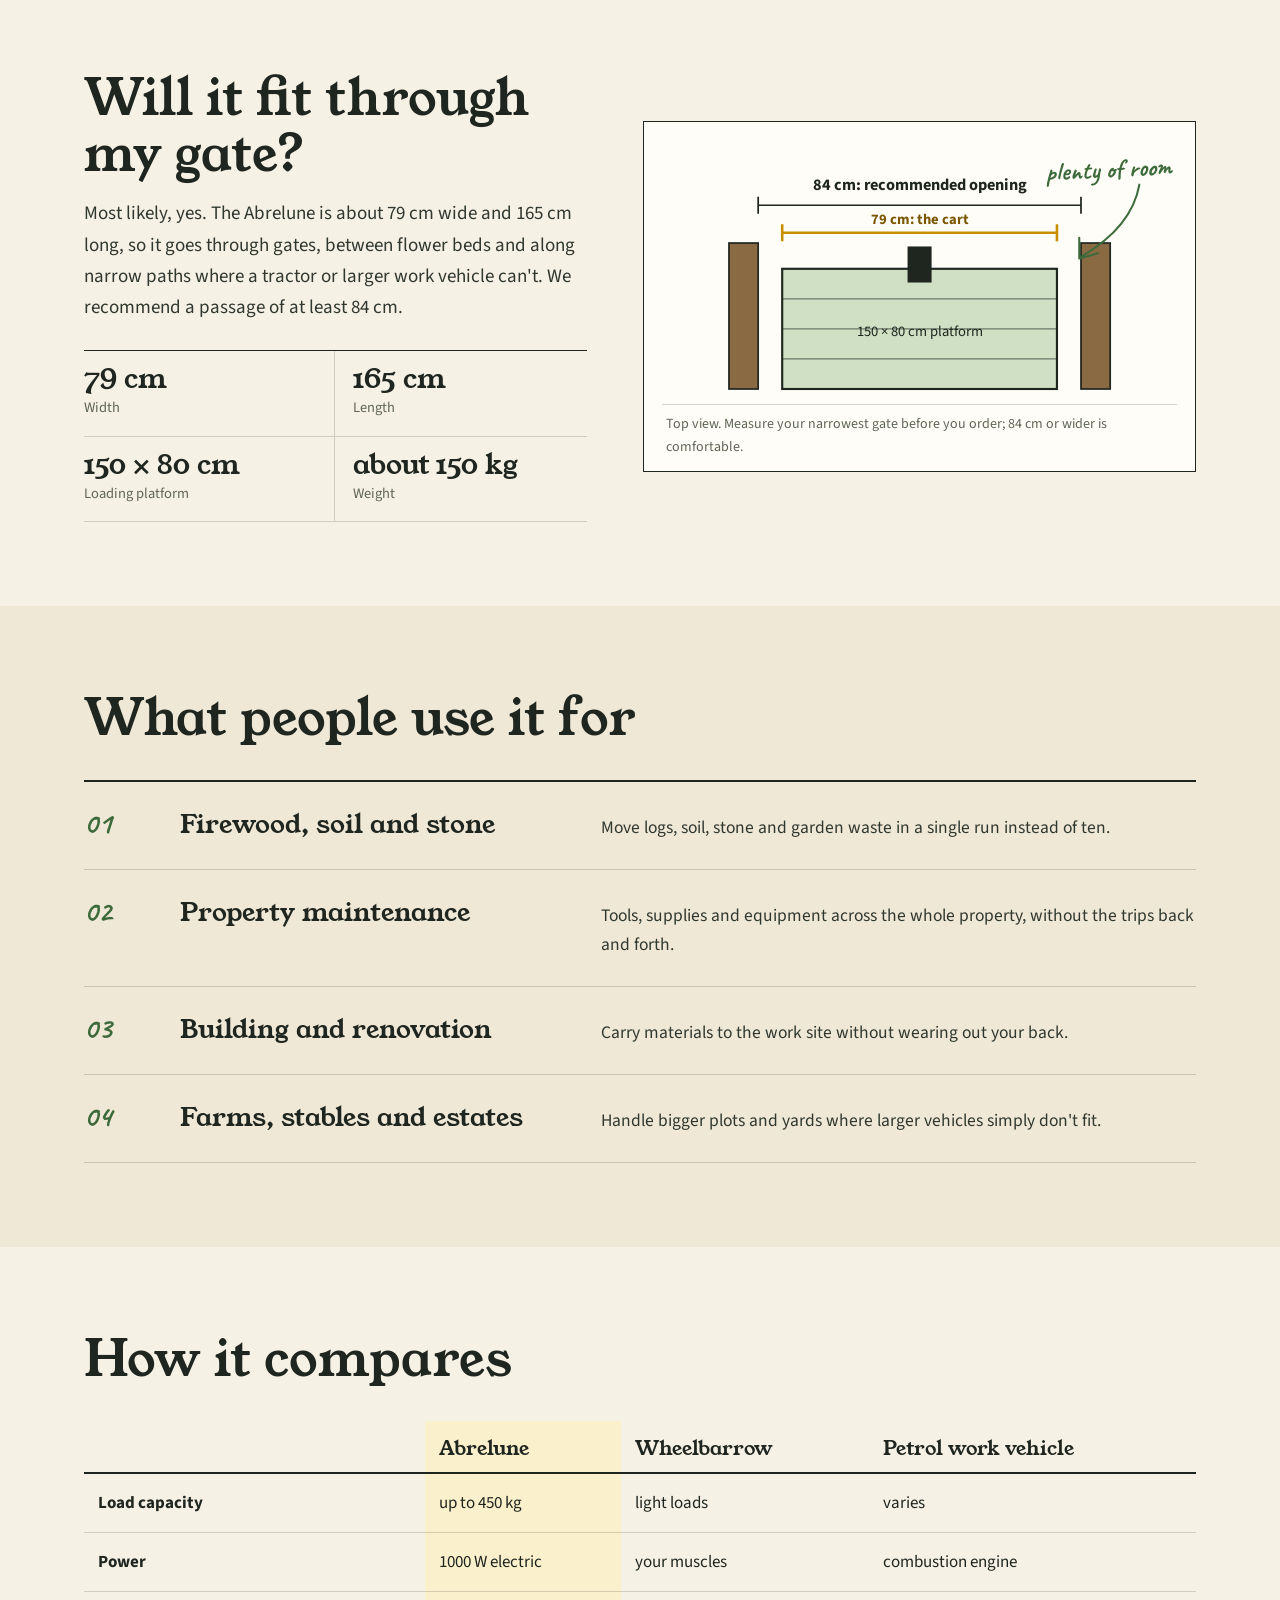
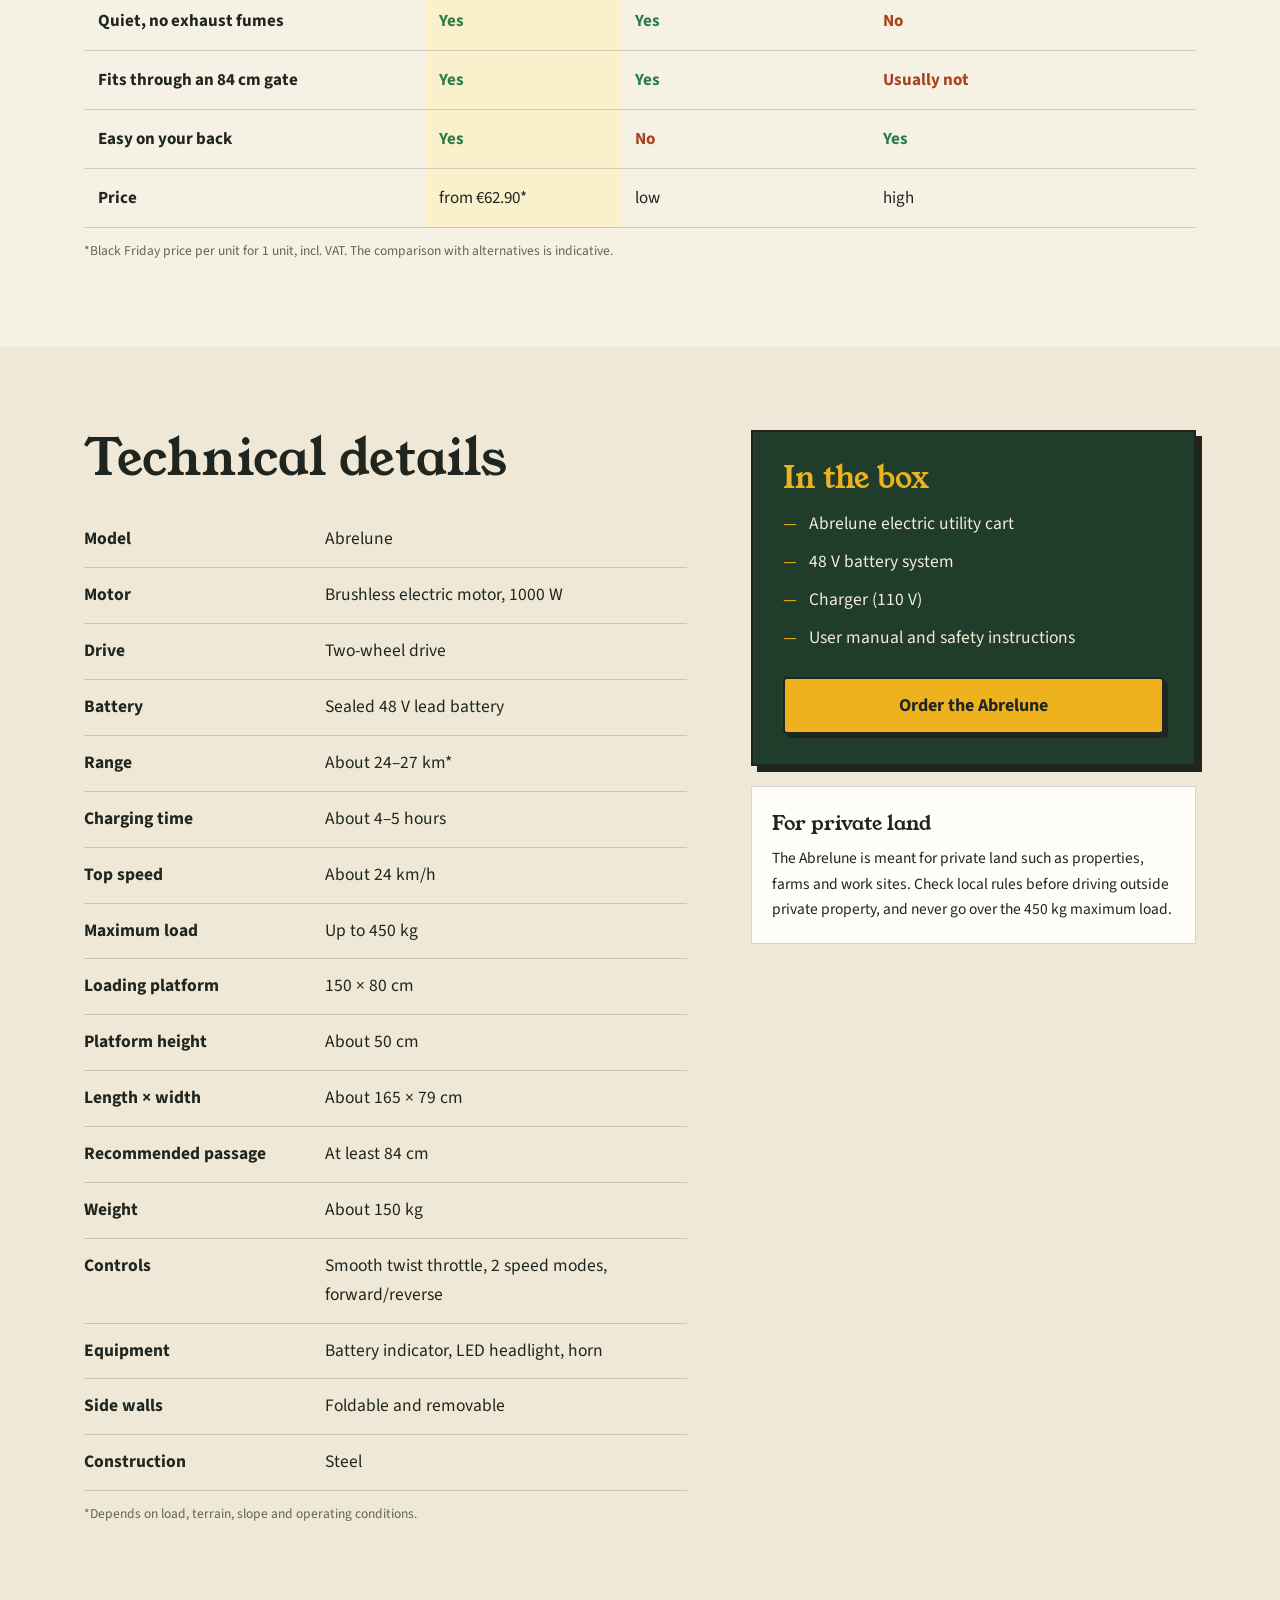
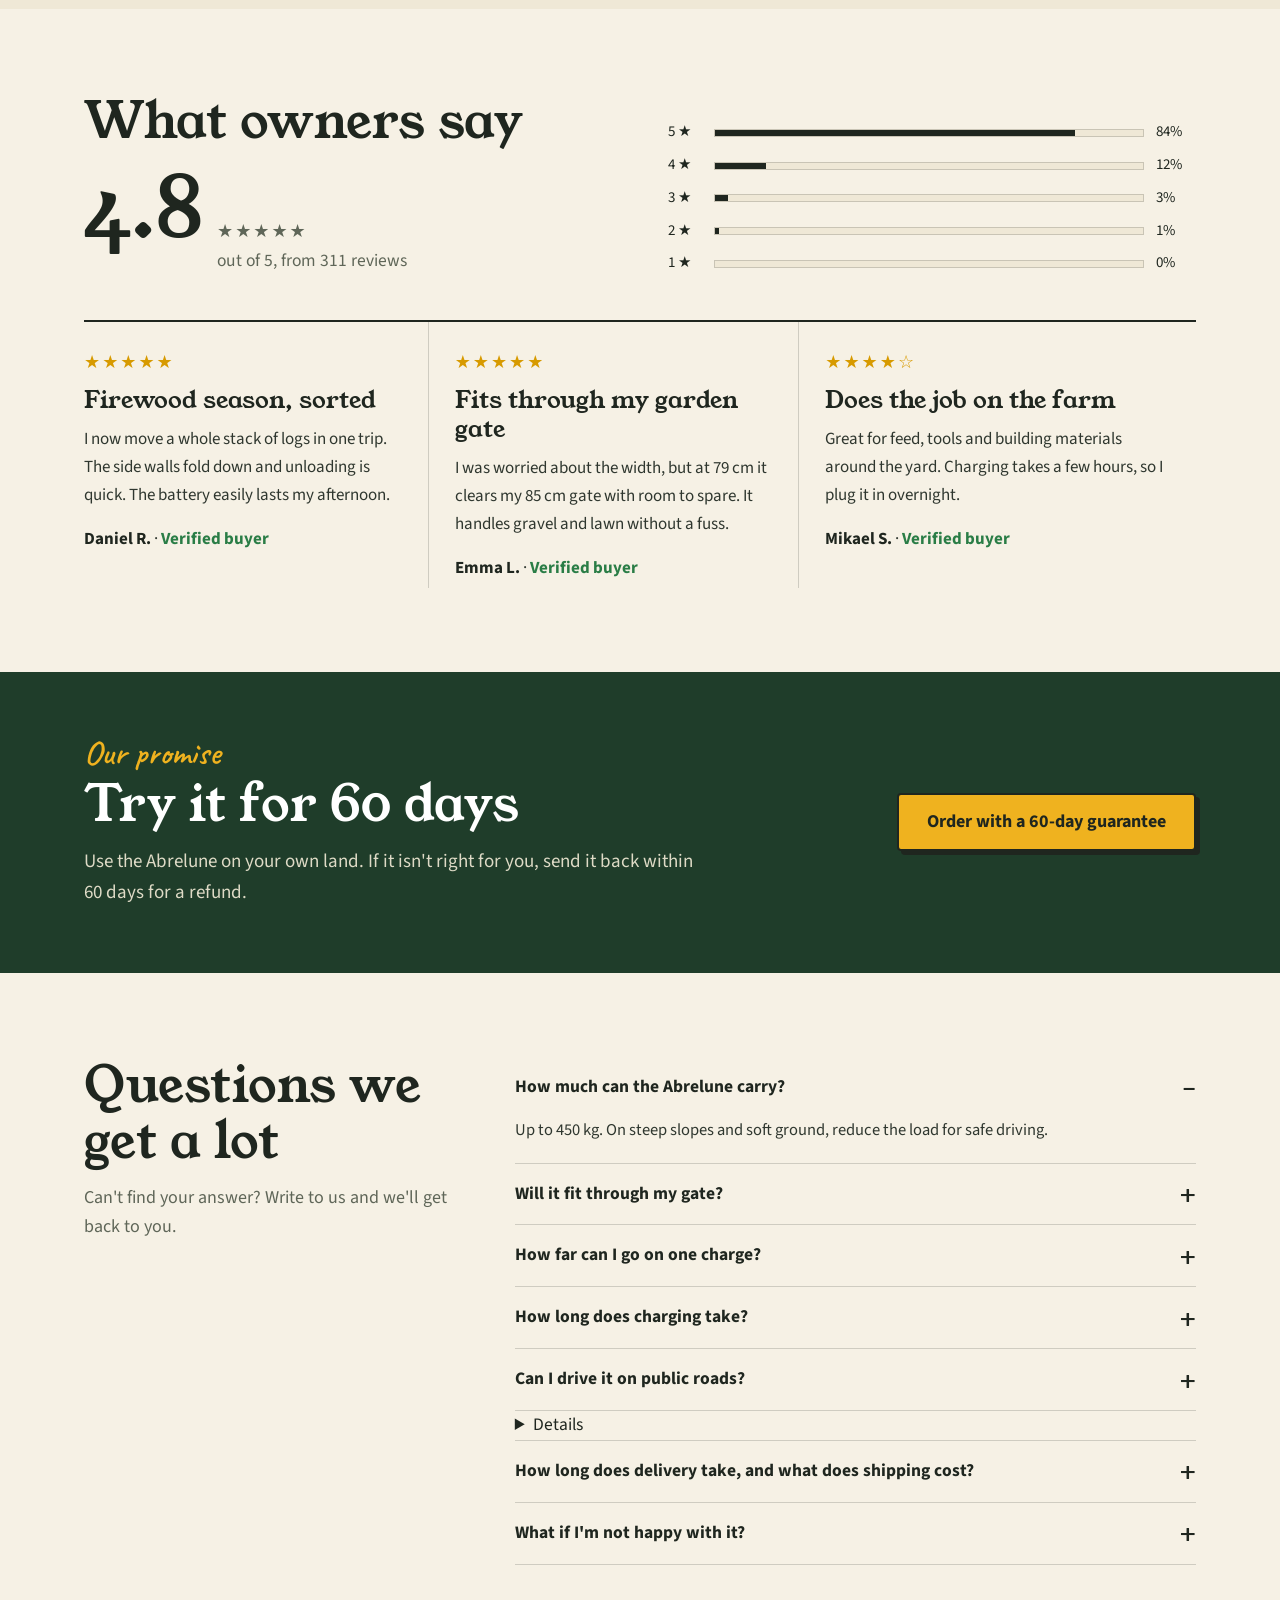
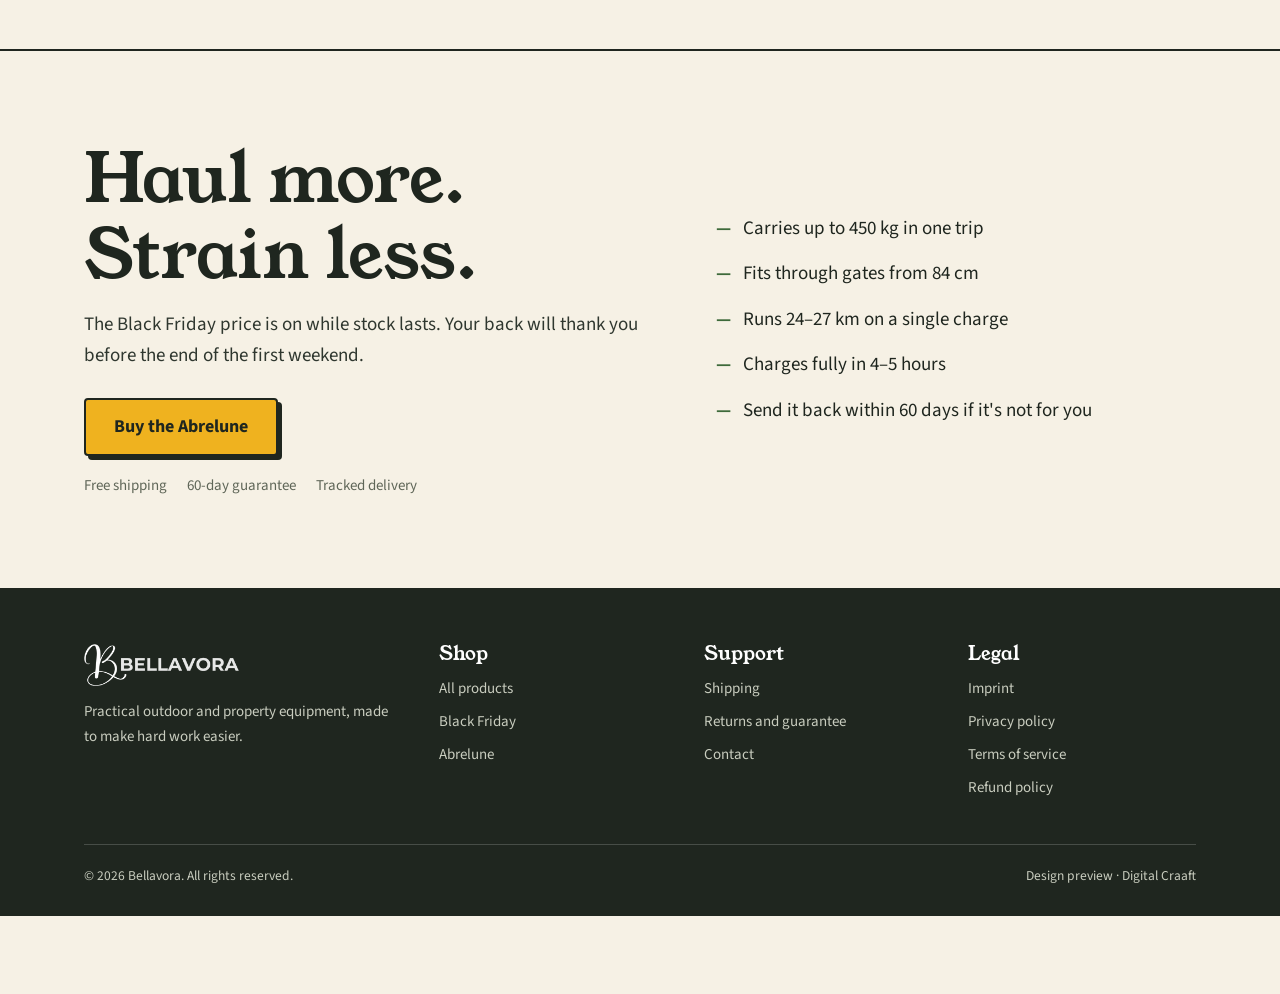
==== commit 9e95ab77: "Highlighted countdown chips (Abrelune); purchase pop-up with customer avatar slot, real-order feed, " ====
--- a/abrelune/index.html
+++ b/abrelune/index.html
@@ -54,7 +54,7 @@
 </svg>
 
 <div class="announce">
-  <b>Black Friday:</b> every unit is 10% off, and up to 23% off when you buy two or three. Ends in <span class="cd" data-countdown><span data-d>00</span>d <span data-h>00</span>h <span data-m>00</span>m <span data-s>00</span>s</span> · Free shipping
+  <b>Black Friday:</b> every unit is 10% off, and up to 23% off when you buy two or three. Ends in <span class="cd" data-countdown><span data-d>00</span>d <span data-h>00</span>h <span data-m>00</span>m <span data-s>00</span>s</span><span class="fs"> · Free shipping</span>
 </div>
 
 <header class="top">
@@ -402,8 +402,8 @@
 </div>
 
 <div class="toast" id="toast" role="status" aria-live="polite">
-  <span class="ic"><svg width="18" height="18"><use href="#i-bag"/></svg></span>
-  <span><b data-t1>Daniel from Stockholm</b><small data-t2>just bought the Abrelune · 4 min ago</small></span>
+  <span class="t-av" data-t-av></span>
+  <span><b data-t1>Daniel from Stockholm</b><small data-t2>bought the Abrelune · 4 min ago</small><em data-t-demo>Preview data</em></span>
 </div>
 
 <div class="drawer-bg" data-close-cart></div>
--- a/abrelune/styles.css
+++ b/abrelune/styles.css
@@ -27,7 +27,9 @@
 .announce{background:var(--forest);color:#f3ecd7;font-size:14.5px;text-align:center;padding:9px 16px}
 .announce b{color:var(--brass)}
 .cd{font-variant-numeric:tabular-nums;white-space:nowrap}
-.cd span{font-weight:700}
+.cd{display:inline-flex;align-items:center;gap:1px;vertical-align:middle;margin:0 2px}
+.cd span{display:inline-block;min-width:30px;text-align:center;padding:2px 7px;margin-left:5px;border-radius:4px;background:var(--brass);color:var(--ink);font-weight:800;letter-spacing:.02em;box-shadow:1.5px 1.5px 0 rgba(0,0,0,.35)}
+.cd span:first-child{margin-left:0}
 
 /* header */
 header.top{position:sticky;top:0;z-index:50;background:var(--paper);border-bottom:1px solid var(--rule)}
@@ -304,3 +306,15 @@
 .nudge button{display:block;margin-top:8px;background:var(--brass);color:var(--ink);font-weight:700;border:2px solid var(--ink);padding:7px 14px;font-size:14px}
 .nudge[hidden],[data-stock-n][hidden]{display:none}
 .li-t small{display:block}
+
+/* toast avatar */
+.t-av{flex:0 0 44px;width:44px;height:44px;border-radius:50%;overflow:hidden;display:block}
+.t-av img{width:100%;height:100%;object-fit:cover}
+.t-av span{width:100%;height:100%;display:grid;place-items:center;color:#fff;font-weight:800;font-size:19px}
+.toast em{display:block;font-style:normal;font-size:10.5px;letter-spacing:.08em;text-transform:uppercase;color:#b3401f;font-weight:700;margin-top:2px}
+.toast em[hidden]{display:none}
+
+.bf-note .cd{margin:4px 0 0}
+.bf-note .cd span{background:var(--ink);color:var(--brass);box-shadow:none}
+@media(max-width:640px){.announce .cd span{min-width:26px;padding:1px 5px;margin-left:3px}}
+@media(max-width:640px){.announce .fs{display:none}.announce .cd span{margin-left:4px}}
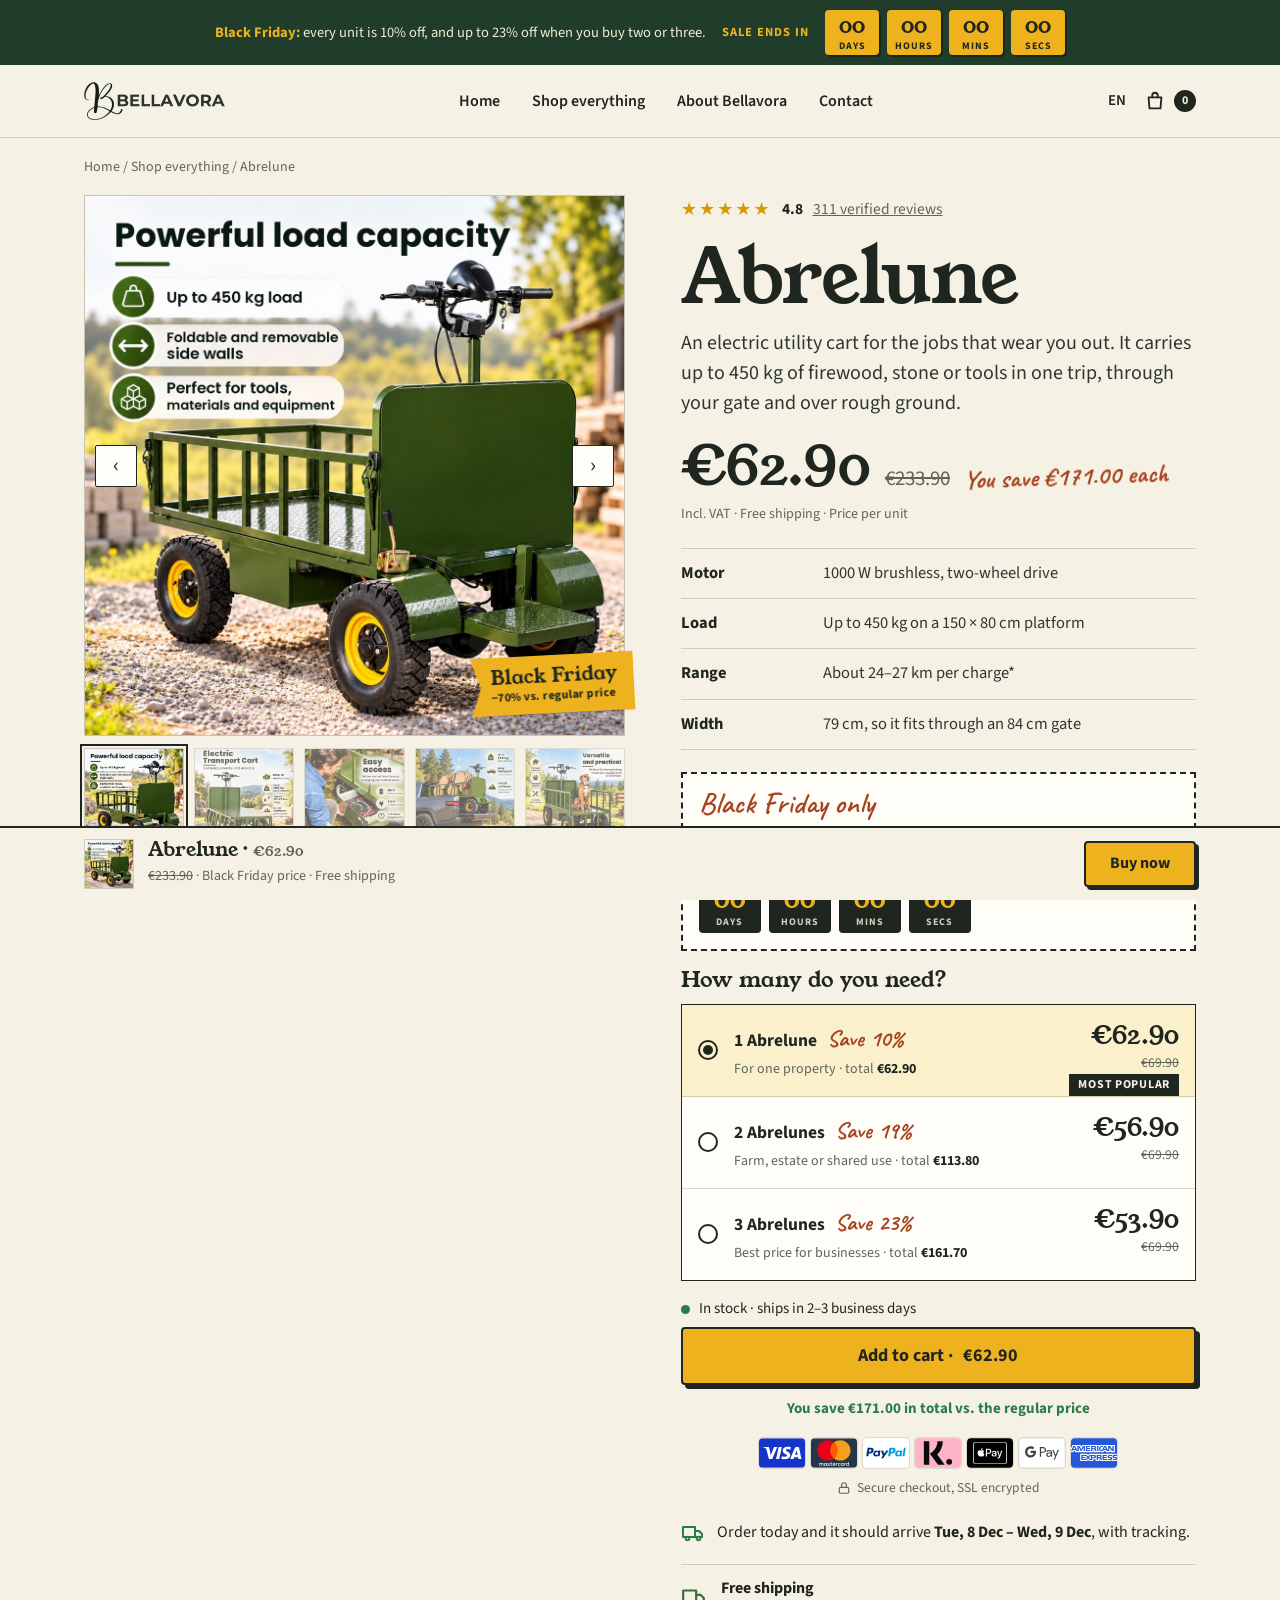
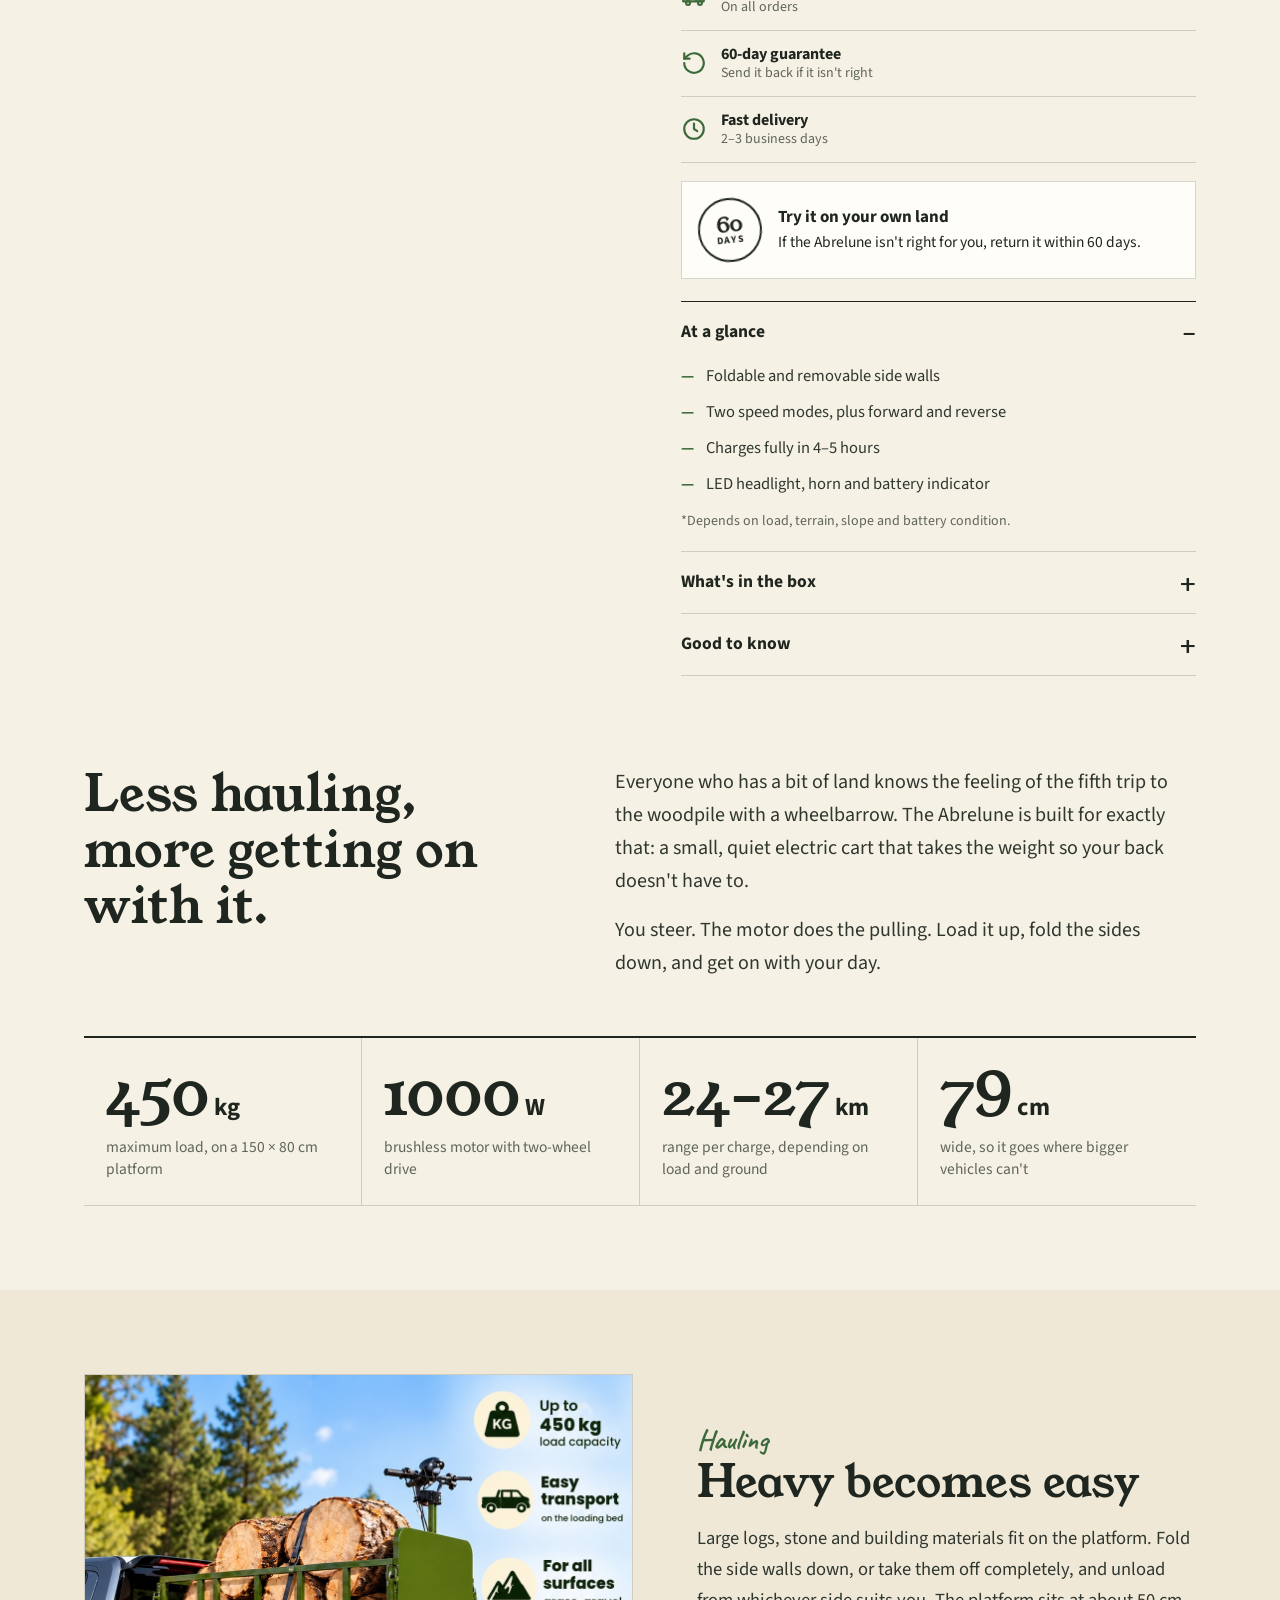
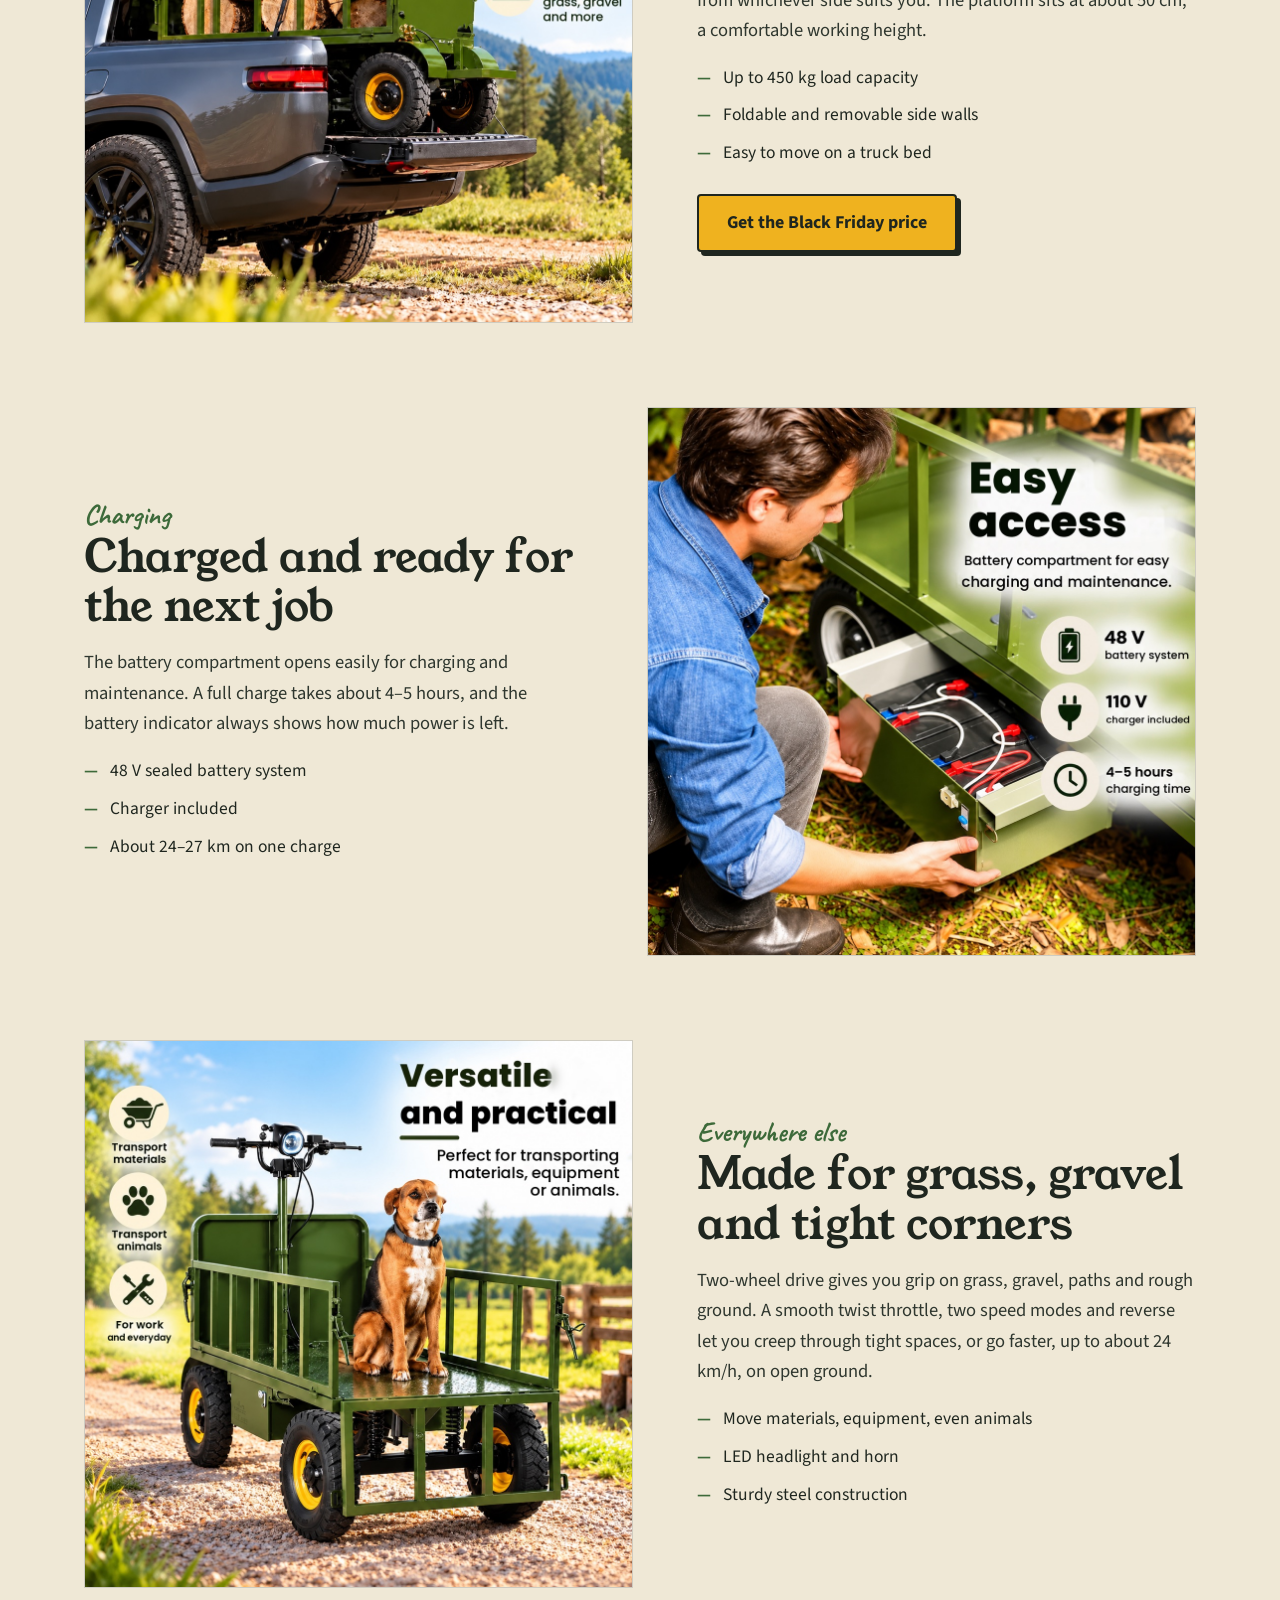
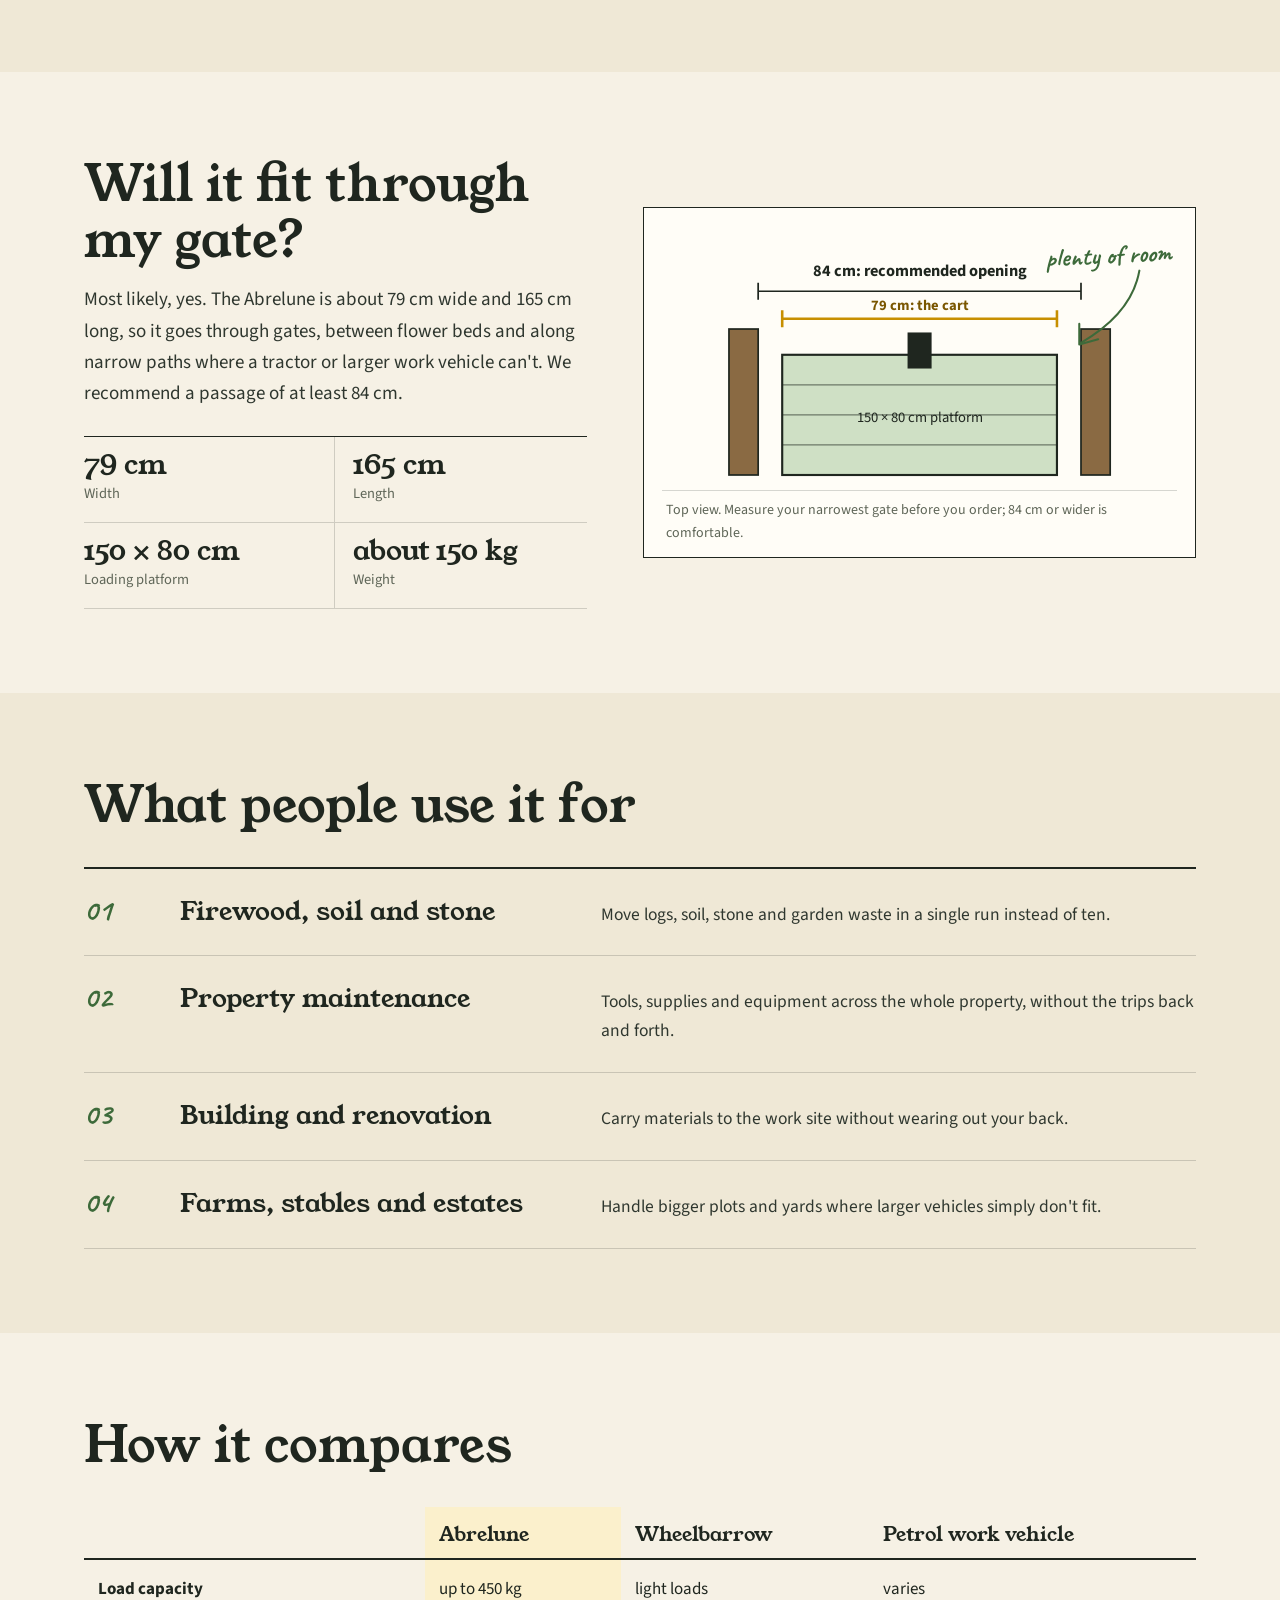
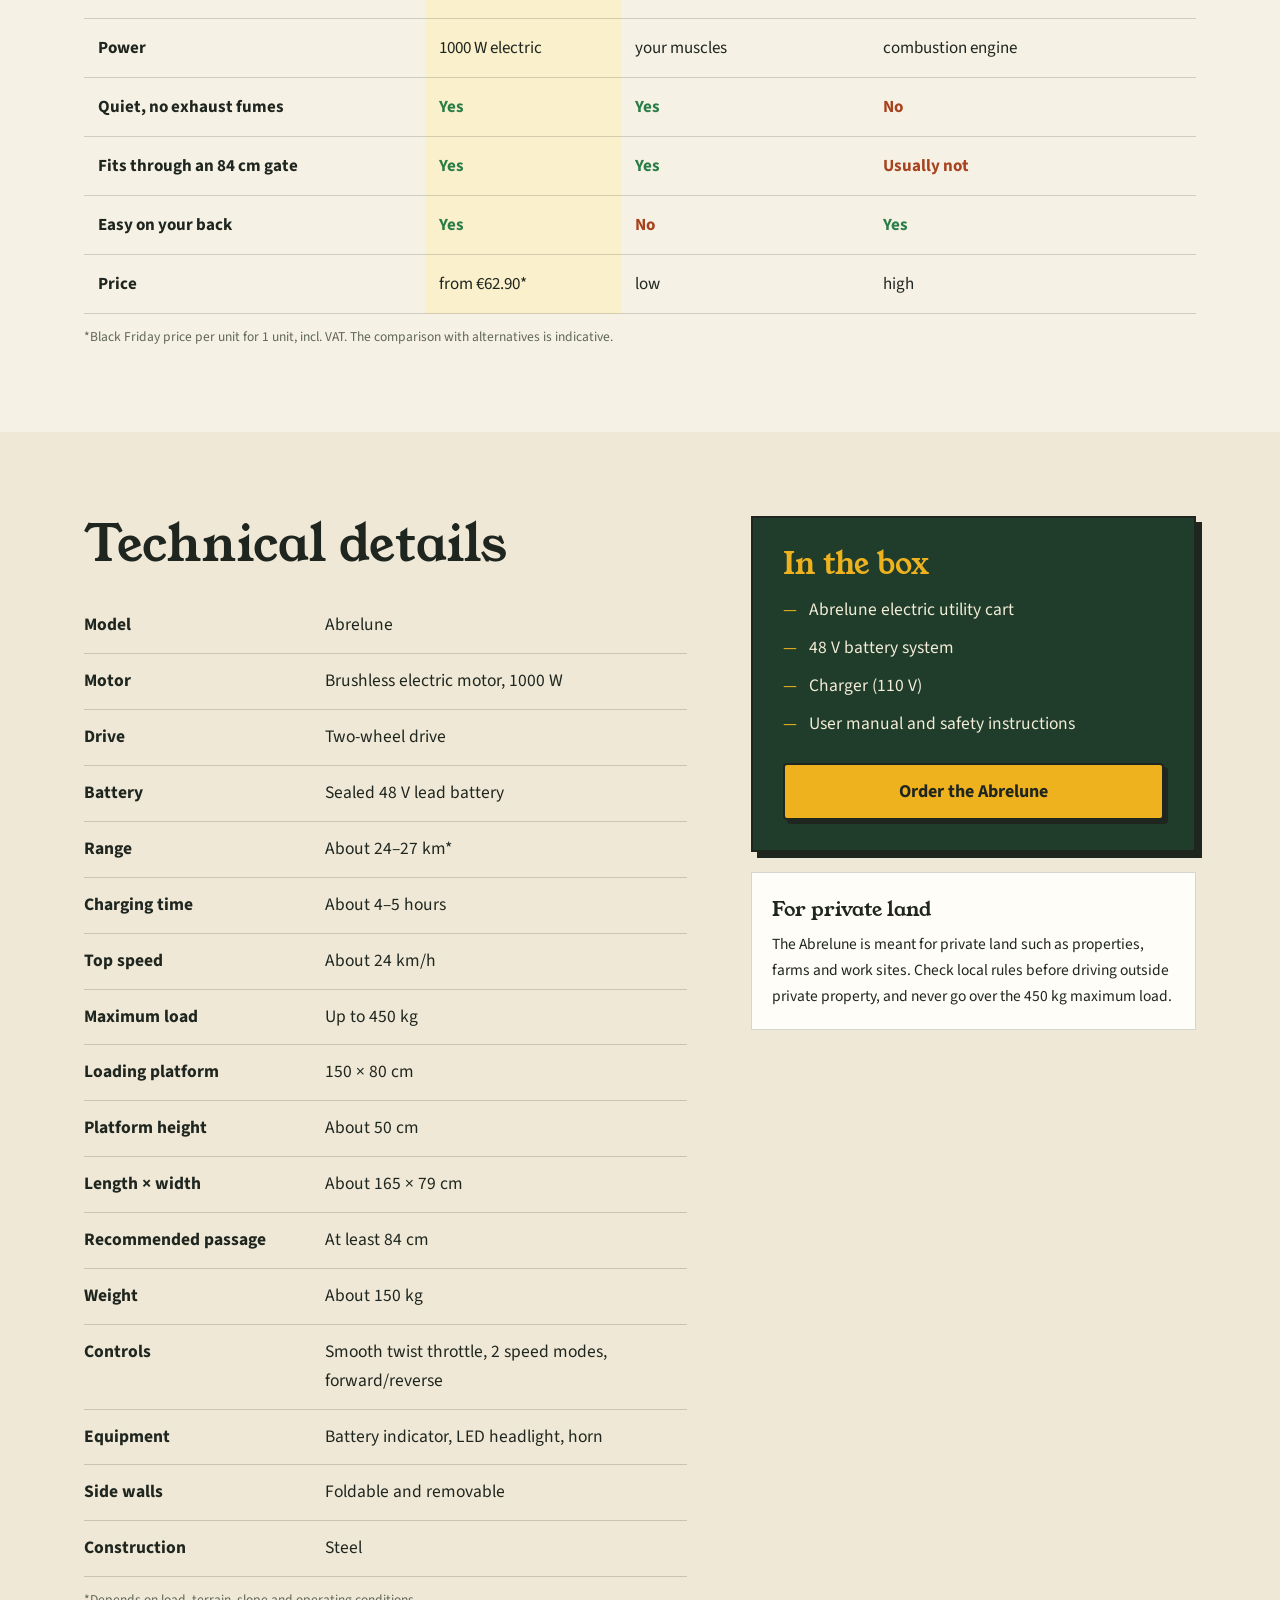
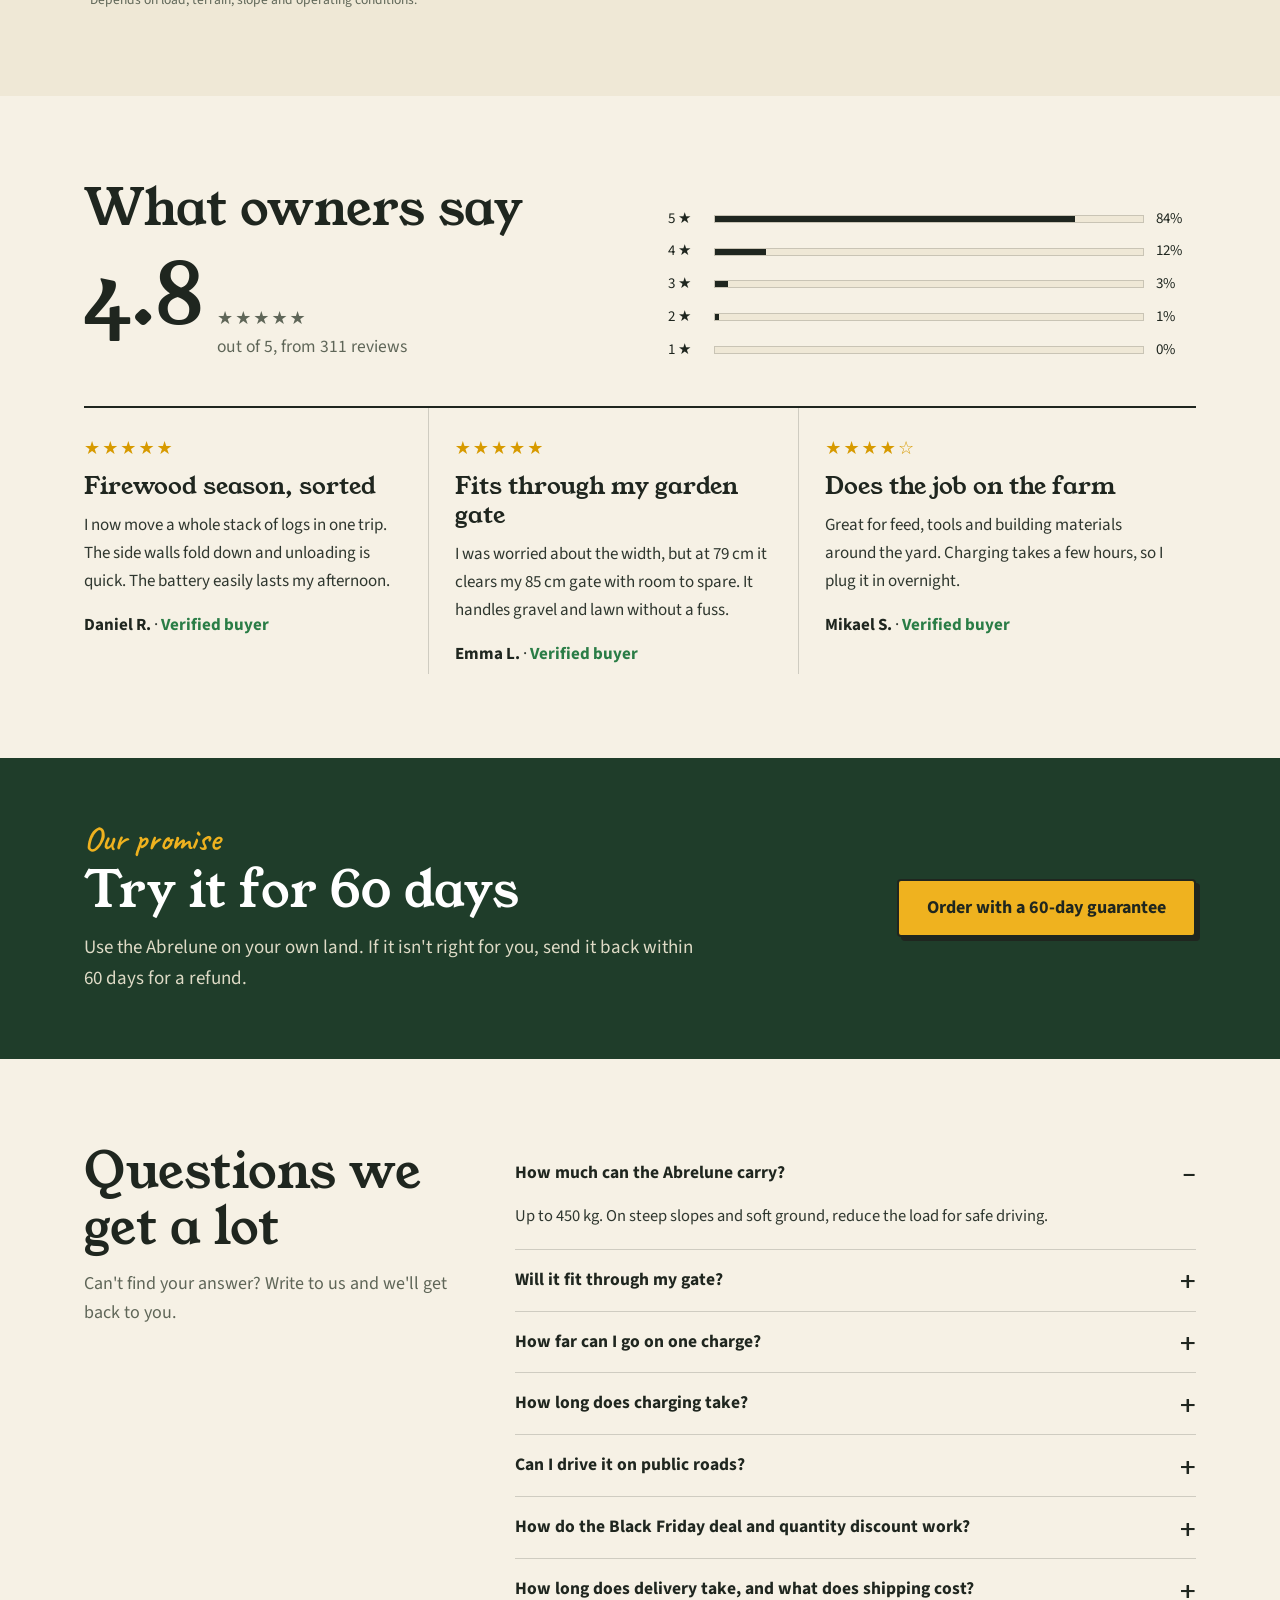
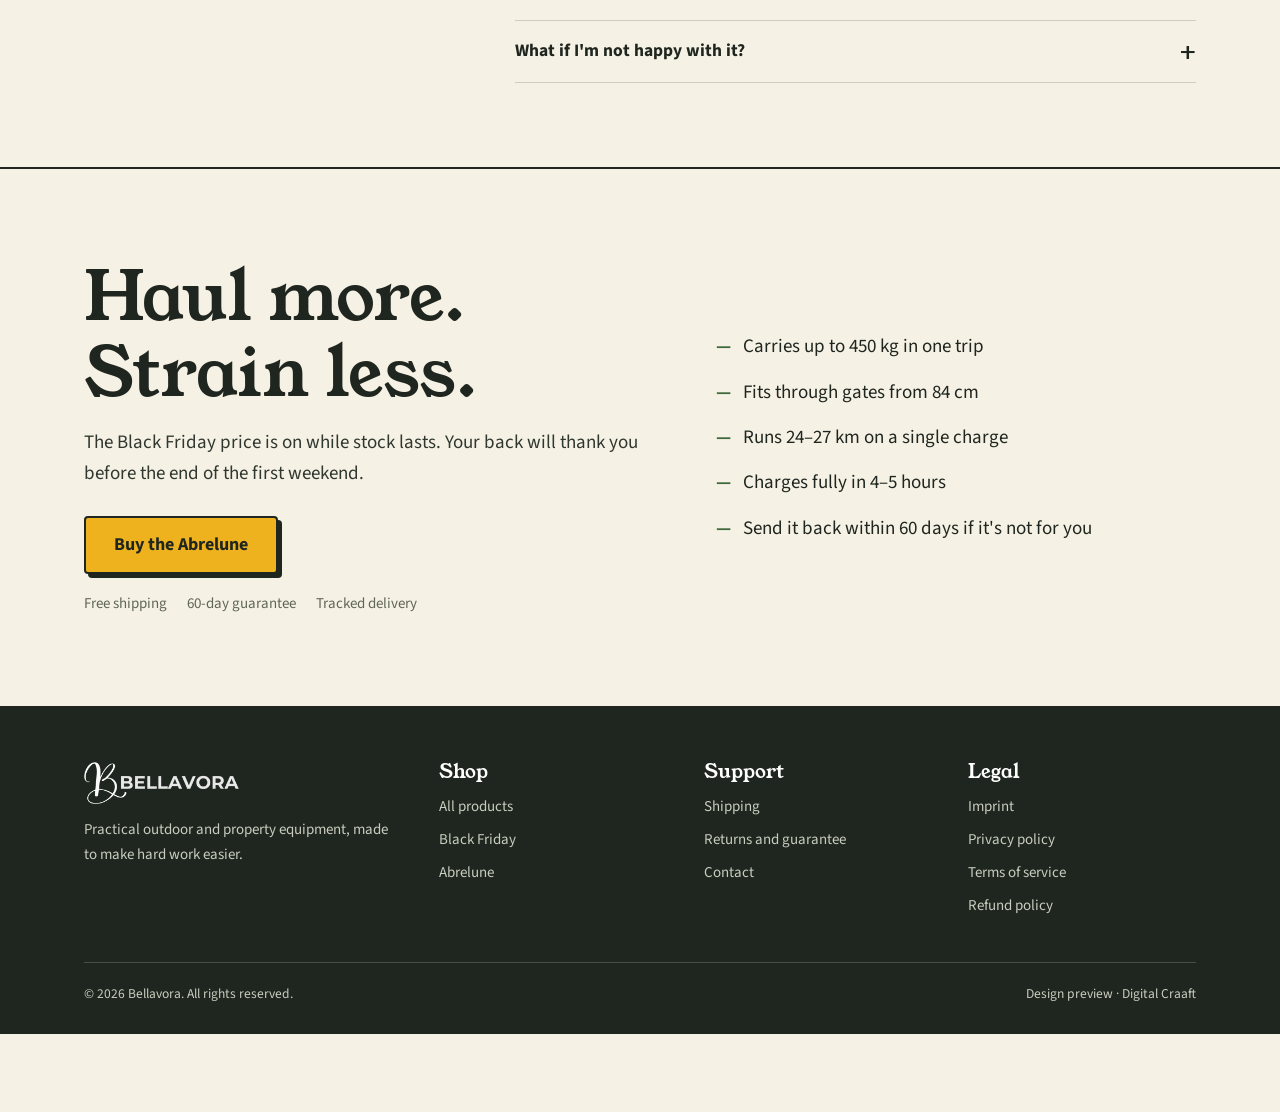
==== commit a0e5f403: "Abrelune: labelled countdown blocks (days/hours/mins/secs); fix stray template markers in FAQ and of" ====
--- a/abrelune/index.html
+++ b/abrelune/index.html
@@ -54,7 +54,7 @@
 </svg>
 
 <div class="announce">
-  <b>Black Friday:</b> every unit is 10% off, and up to 23% off when you buy two or three. Ends in <span class="cd" data-countdown><span data-d>00</span>d <span data-h>00</span>h <span data-m>00</span>m <span data-s>00</span>s</span><span class="fs"> · Free shipping</span>
+  <span class="a-txt"><b>Black Friday:</b> every unit is 10% off, and up to 23% off when you buy two or three.</span> <span class="a-end">Sale ends in</span> <span class="cd" data-countdown role="timer" aria-label="Time left"><span class="u"><b data-d>00</b><i>days</i></span><span class="u"><b data-h>00</b><i>hours</i></span><span class="u"><b data-m>00</b><i>mins</i></span><span class="u"><b data-s>00</b><i>secs</i></span></span>
 </div>
 
 <header class="top">
@@ -121,7 +121,8 @@
 
         <div class="bf-note">
           <span class="hand">Black Friday only</span>
-          <p>Every unit is 10% off, and buying two or three saves up to 23%. Applied automatically in your cart. Ends <b data-ends></b>, in \1.</p>
+          <p>Every unit is 10% off, and buying two or three saves up to 23%. Applied automatically in your cart. <b>Sale ends <span data-ends></span> at 23:59.</b></p>
+          <span class="cd" data-countdown role="timer" aria-label="Time left"><span class="u"><b data-d>00</b><i>days</i></span><span class="u"><b data-h>00</b><i>hours</i></span><span class="u"><b data-m>00</b><i>mins</i></span><span class="u"><b data-s>00</b><i>secs</i></span></span>
         </div>
 
         <p class="q-label">How many do you need?</p>
@@ -355,7 +356,7 @@
       <details class="acc"><summary>How far can I go on one charge?</summary><div class="acc-b">About 24–27 km, depending on load, terrain, slope and battery condition.</div></details>
       <details class="acc"><summary>How long does charging take?</summary><div class="acc-b">A full charge takes about 4–5 hours. The battery indicator shows the remaining power at all times.</div></details>
       <details class="acc"><summary>Can I drive it on public roads?</summary><div class="acc-b">The Abrelune is intended for private land such as properties, farms and work sites. With a top speed of about 24 km/h, special vehicle-classification rules may apply. Always check local rules before driving outside private property.</div></details>
-      <details class="acc">\1Until the sale ends every unit is automatically 10% off (€62.90 instead of €69.90). Buy more and save more: 2 units at €56.90 each (19% off), 3 units at €53.90 each (23% off). Everything is applied in your cart.\2</details>
+      <details class="acc"><summary>How do the Black Friday deal and quantity discount work?</summary><div class="acc-b">Until the sale ends every unit is automatically 10% off (€62.90 instead of €69.90). Buy more and save more: 2 units at €56.90 each (19% off), 3 units at €53.90 each (23% off). Everything is applied in your cart.</div></details>
       <details class="acc"><summary>How long does delivery take, and what does shipping cost?</summary><div class="acc-b">Shipping is free. Delivery takes 2–3 business days, with tracking.</div></details>
       <details class="acc"><summary>What if I'm not happy with it?</summary><div class="acc-b">You have 60 days to return it under our satisfaction guarantee.</div></details>
     </div>
--- a/abrelune/styles.css
+++ b/abrelune/styles.css
@@ -26,10 +26,6 @@
 /* announcement */
 .announce{background:var(--forest);color:#f3ecd7;font-size:14.5px;text-align:center;padding:9px 16px}
 .announce b{color:var(--brass)}
-.cd{font-variant-numeric:tabular-nums;white-space:nowrap}
-.cd{display:inline-flex;align-items:center;gap:1px;vertical-align:middle;margin:0 2px}
-.cd span{display:inline-block;min-width:30px;text-align:center;padding:2px 7px;margin-left:5px;border-radius:4px;background:var(--brass);color:var(--ink);font-weight:800;letter-spacing:.02em;box-shadow:1.5px 1.5px 0 rgba(0,0,0,.35)}
-.cd span:first-child{margin-left:0}
 
 /* header */
 header.top{position:sticky;top:0;z-index:50;background:var(--paper);border-bottom:1px solid var(--rule)}
@@ -77,7 +73,6 @@
 .bf-note{border:2px dashed var(--ink);padding:14px 16px;margin:22px 0 16px;background:var(--white)}
 .bf-note .hand{display:block;font-size:30px;color:var(--bad);margin-bottom:4px}
 .bf-note p{font-size:15.5px;line-height:1.5}
-.bf-note .cd{font-weight:700}
 .q-label{font:400 22px/1.2 var(--f-d);margin:0 0 10px}
 .tiers{display:grid;gap:0;border:1px solid var(--ink);margin-bottom:16px;background:var(--white)}
 .tier{position:relative;display:grid;grid-template-columns:22px minmax(0,1fr) auto;gap:14px;align-items:center;padding:15px 16px;cursor:pointer;border-bottom:1px solid var(--rule);transition:background .15s}
@@ -314,7 +309,23 @@
 .toast em{display:block;font-style:normal;font-size:10.5px;letter-spacing:.08em;text-transform:uppercase;color:#b3401f;font-weight:700;margin-top:2px}
 .toast em[hidden]{display:none}
 
-.bf-note .cd{margin:4px 0 0}
-.bf-note .cd span{background:var(--ink);color:var(--brass);box-shadow:none}
-@media(max-width:640px){.announce .cd span{min-width:26px;padding:1px 5px;margin-left:3px}}
-@media(max-width:640px){.announce .fs{display:none}.announce .cd span{margin-left:4px}}
+
+/* countdown: labelled blocks */
+.cd{display:inline-flex;gap:8px;vertical-align:middle;font-variant-numeric:tabular-nums}
+.cd .u{display:flex;flex-direction:column;align-items:center;min-width:54px;padding:5px 6px 4px;border-radius:4px;background:var(--brass);color:var(--ink);box-shadow:2px 2px 0 rgba(0,0,0,.35)}
+.cd .u b{font:400 22px/1 var(--f-d)}
+.cd .u i{font:700 10px/1 var(--f-b);font-style:normal;letter-spacing:.1em;text-transform:uppercase;margin-top:4px}
+.announce{display:flex;flex-wrap:wrap;gap:8px 16px;justify-content:center;align-items:center;padding:10px 16px}
+.announce .a-end{font-weight:700;color:var(--brass);text-transform:uppercase;letter-spacing:.08em;font-size:12.5px}
+.bf-note .cd{display:flex;margin:12px 0 2px}
+.bf-note .cd .u{background:var(--ink);color:var(--brass);box-shadow:none;min-width:62px;padding:7px 6px 6px}
+.bf-note .cd .u b{font-size:26px}
+.bf-note .cd .u i{color:#f3ecd7;opacity:.85}
+@media(max-width:640px){
+  .announce{gap:6px 10px;padding:9px 14px}
+  .announce .a-txt{flex:0 0 100%}
+  .announce .cd .u{min-width:46px;padding:4px 4px 3px}.announce .cd .u b{font-size:19px}
+  .bf-note .cd{gap:6px}.bf-note .cd .u{flex:1;min-width:0}
+}
+.announce .cd .u b{color:var(--ink)}
+.bf-note .cd .u b{color:var(--brass)}
